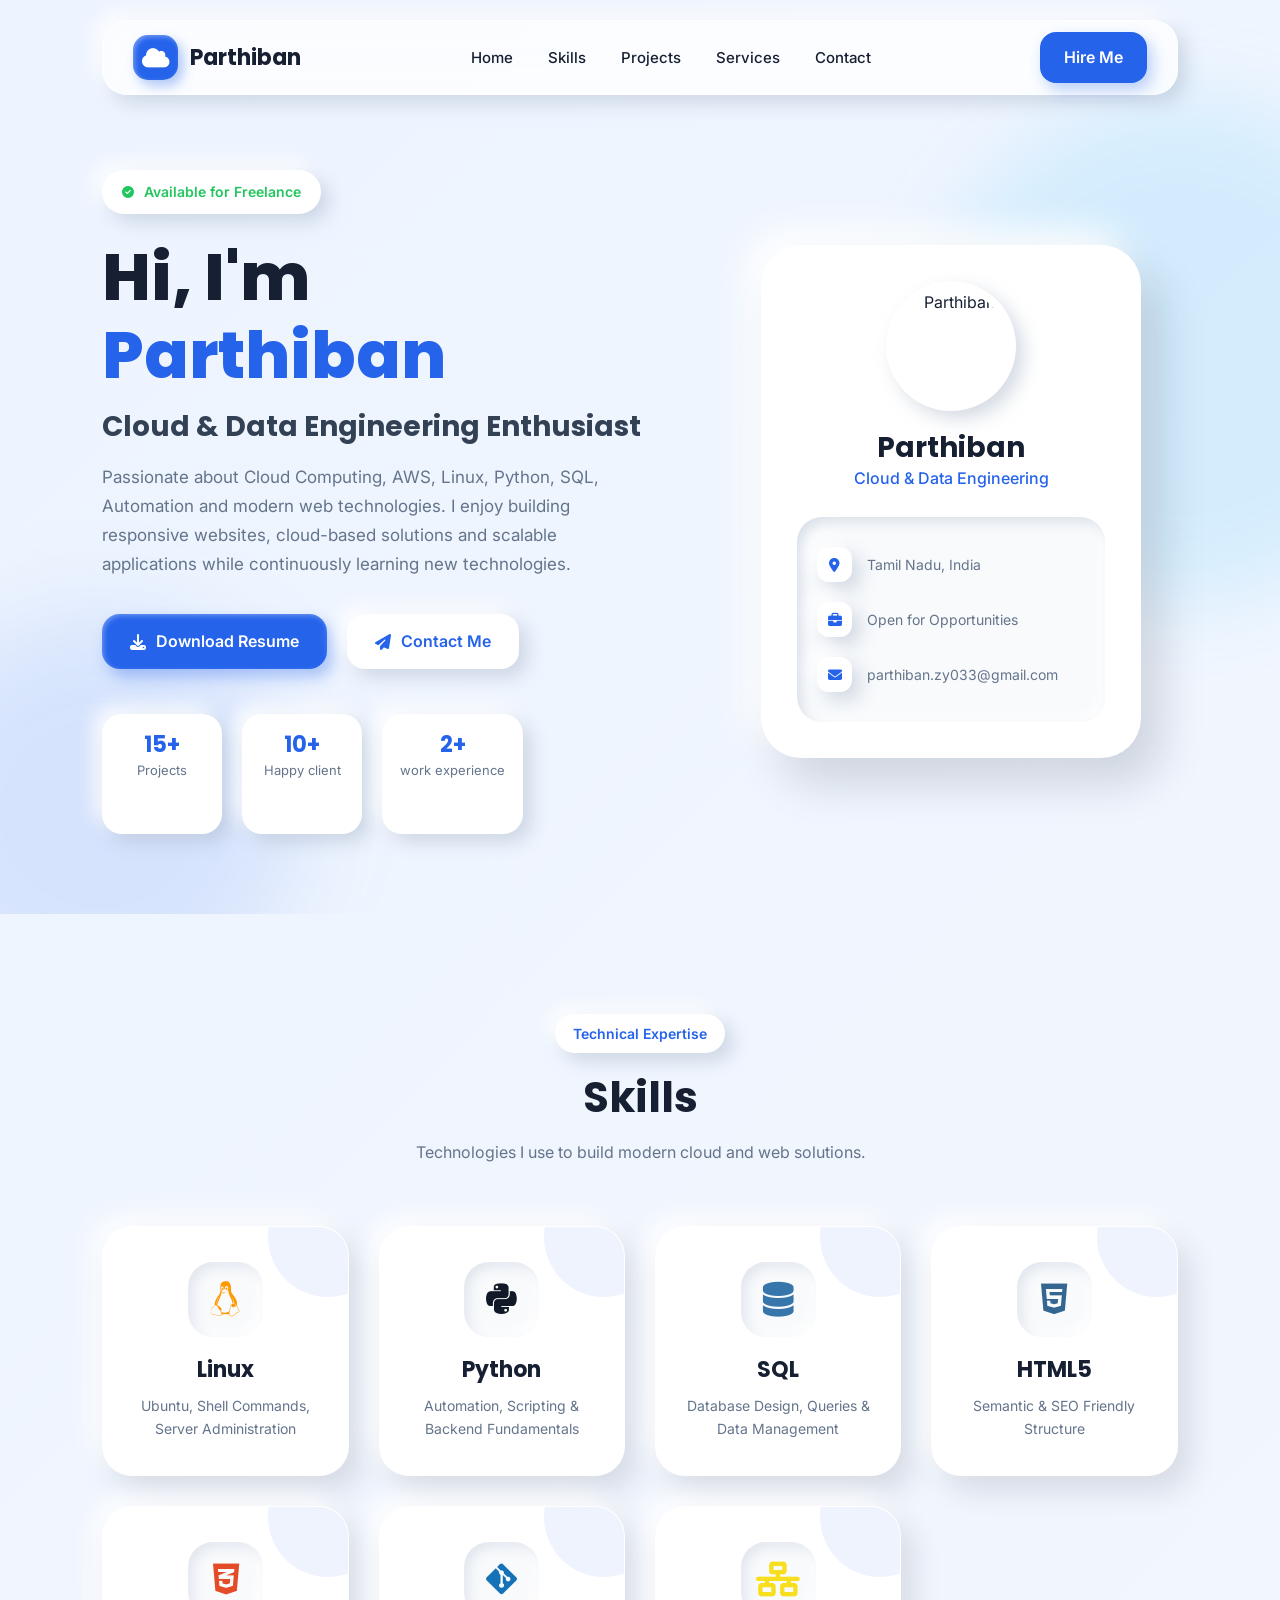
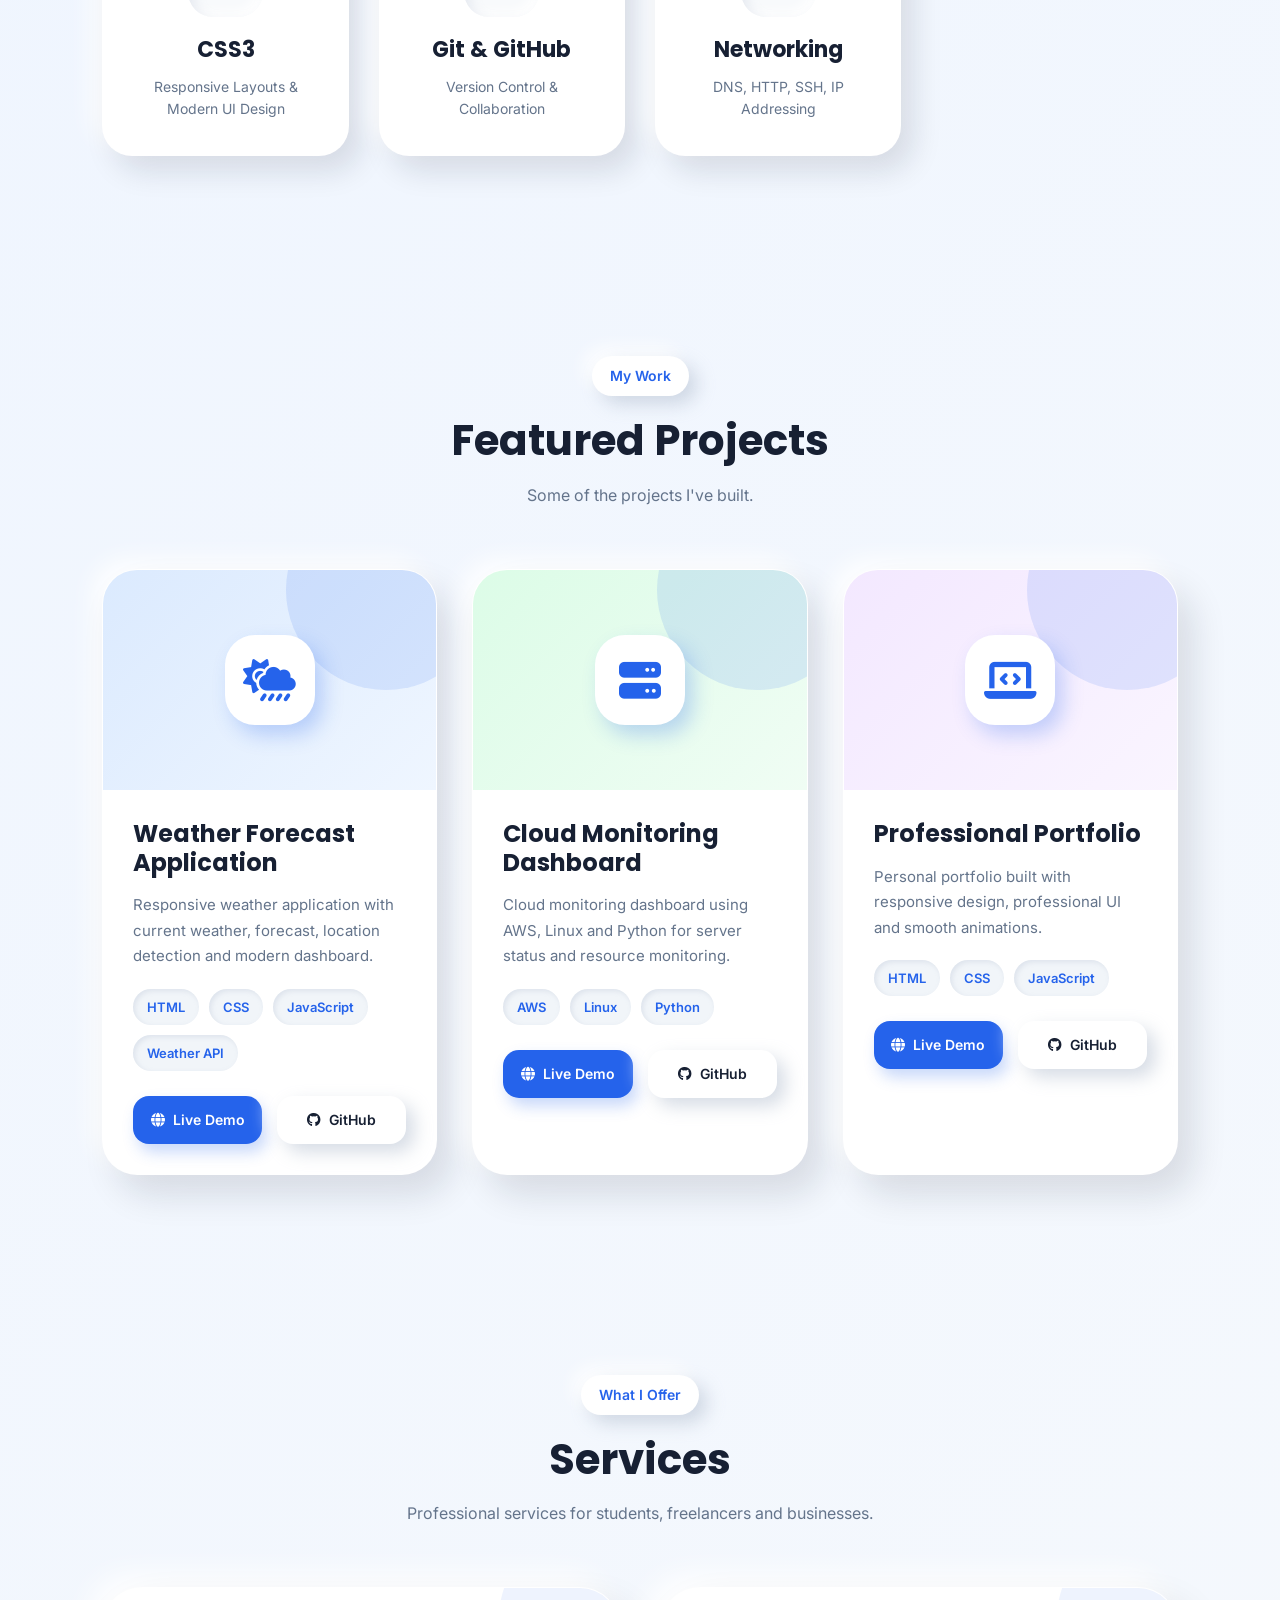
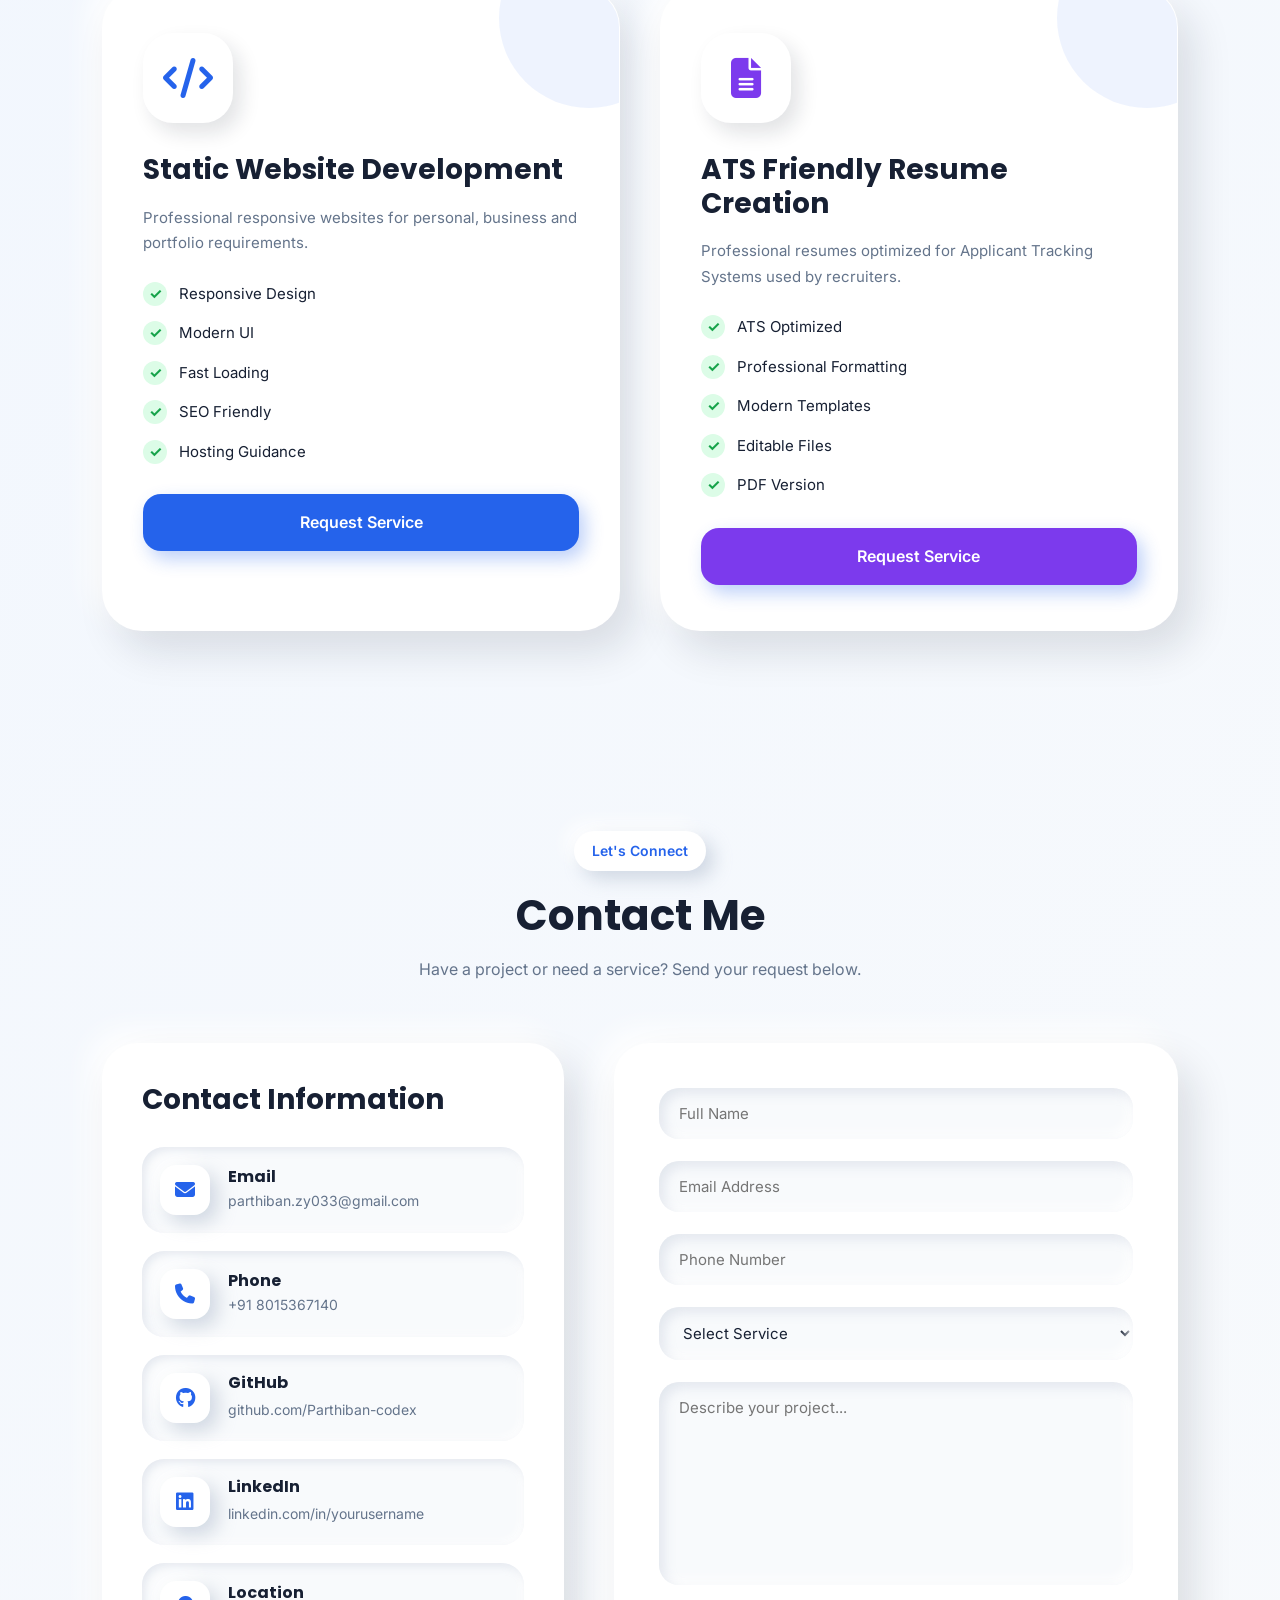
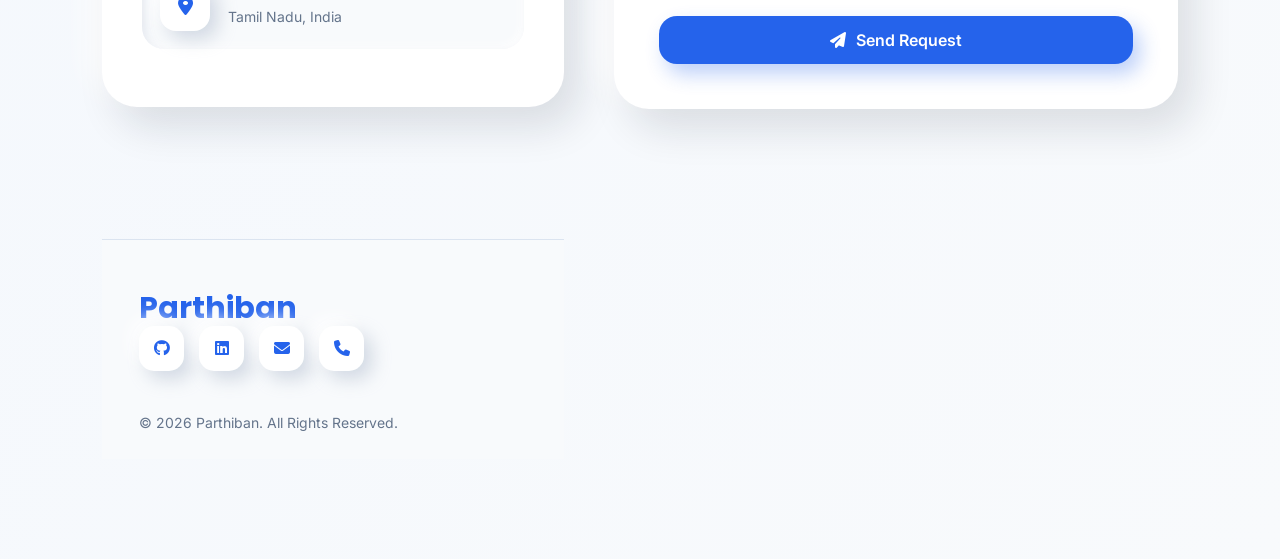
==== index.html @ 9d0ccd04 "updated and resume added" ====
<!DOCTYPE html>
<html lang="en">
<head>
<meta charset="UTF-8">
<meta name="viewport" content="width=device-width, initial-scale=1.0">
<title>Parthiban | Cloud & Data Engineering</title>
<meta name="description"
content="Professional Portfolio of Parthiban - Cloud & Data Engineering Enthusiast">
<meta name="keywords"
content="Cloud Engineer, AWS, Linux, Python, SQL, Portfolio, Data Engineering">
<link rel="preconnect" href="https://fonts.googleapis.com">
<link rel="preconnect" href="https://fonts.gstatic.com" crossorigin>
<link href="https://fonts.googleapis.com/css2?family=Poppins:wght@300;400;500;600;700;800&family=Inter:wght@300;400;500;600&display=swap" rel="stylesheet">
<link rel="stylesheet"
href="https://cdnjs.cloudflare.com/ajax/libs/font-awesome/6.7.2/css/all.min.css">
<link rel="stylesheet" href="style.css">
</head>


<body>
<!--================ NAVBAR ================-->
<header>
<nav class="navbar">
<a href="#" class="logo">
<i class="fa-solid fa-cloud"></i>
<span>Parthiban</span>
</a>
<ul class="nav-links">
<li><a href="#home">Home</a></li>
<li><a href="#skills">Skills</a></li>
<li><a href="#projects">Projects</a></li>
<li><a href="#services">Services</a></li>
<li><a href="#contact">Contact</a></li>
</ul>
<div class="nav-btns">
<a href="#contact" class="hire-btn">
Hire Me
</a>
<button id="menuBtn">
<i class="fa-solid fa-bars"></i>
</button>
</div>
</nav>
</header>

<!--================ HERO ================-->
<section class="hero" id="home">
<div class="hero-container">
<!-- LEFT -->
<div class="hero-content">
<span class="hero-tag">
<i class="fa-solid fa-circle-check"></i>
Available for Freelance
</span>
<h1>
Hi,
I'm
<span>Parthiban</span>
</h1>
<h2>
Cloud & Data Engineering Enthusiast
</h2>
<p>
Passionate about Cloud Computing, AWS, Linux,
Python, SQL, Automation and modern web technologies.
I enjoy building responsive websites, cloud-based
solutions and scalable applications while continuously
learning new technologies.
</p>

<div class="hero-buttons">
<a href="resume.pdf"
download
class="primary-btn">
<i class="fa-solid fa-download"></i>
Download Resume
</a>
<a href="#contact"
class="secondary-btn">
<i class="fa-solid fa-paper-plane"></i>
Contact Me
</a>
</div>
<!-- Quick Info -->
<div class="hero-stats">
<div class="stat-card">
<h3>15+</h3>
<p>Projects</p>
</div>
<div class="stat-card">
<h3>10+</h3>
<p>Happy client</p>
</div>
<div class="stat-card">
<h3>2+</h3>
<p>work experience</p>
</div>
</div>
</div>
<!-- RIGHT -->
<div class="hero-image">
<div class="profile-card">
<div class="profile-top">
<div class="profile-image">
<img src="profile.jpg"
alt="Parthiban">
</div>
<h2>
Parthiban
</h2>
<p>
Cloud & Data Engineering
</p>
</div>

<div class="profile-info">
<div>
<i class="fa-solid fa-location-dot"></i>
Tamil Nadu, India
</div>
<div>
<i class="fa-solid fa-briefcase"></i>
Open for Opportunities
</div>
<div>
<i class="fa-solid fa-envelope"></i>
parthiban.zy033@gmail.com 
</div>
</div>

</div>
</div>
</div>

</section>

<!--================ SKILLS ================-->

<section class="skills section" id="skills">
<div class="section-title">
<span>Technical Expertise</span>
<h2>Skills</h2>
<p>Technologies I use to build modern cloud and web solutions.</p>
</div>


<div class="skills-container">

<div class="skill-card">
<i class="fa-brands fa-linux"></i>
<h3>Linux</h3>
<p>Ubuntu, Shell Commands, Server Administration</p>
</div>

<div class="skill-card">
<i class="fa-brands fa-python"></i>
<h3>Python</h3>
<p>Automation, Scripting & Backend Fundamentals</p>
</div>

<div class="skill-card">
<i class="fa-solid fa-database"></i>
<h3>SQL</h3>
<p>Database Design, Queries & Data Management</p>
</div>

<div class="skill-card">
<i class="fa-brands fa-html5"></i>
<h3>HTML5</h3>
<p>Semantic & SEO Friendly Structure</p>
</div>

<div class="skill-card">
<i class="fa-brands fa-css3-alt"></i>
<h3>CSS3</h3>
<p>Responsive Layouts & Modern UI Design</p>
</div>

<div class="skill-card">
<i class="fa-brands fa-git-alt"></i>
<h3>Git & GitHub</h3>
<p>Version Control & Collaboration</p>
</div>

<div class="skill-card">
<i class="fa-solid fa-network-wired"></i>
<h3>Networking</h3>
<p>DNS, HTTP, SSH, IP Addressing</p>
</div>
</div>
</section>


<!--================ PROJECTS ================-->
<section class="projects section" id="projects">

<div class="section-title">
<span>My Work</span>
<h2>Featured Projects</h2>
<p>Some of the projects I've built.</p>
</div>


<div class="project-container">
<!-- Project 1 -->
<div class="project-card">
<div class="project-image">
<i class="fa-solid fa-cloud-sun-rain"></i>
</div>
<div class="project-content">
<h3>Weather Forecast Application</h3>
<p>
Responsive weather application with current weather,
forecast, location detection and modern dashboard.
</p>
<div class="tech-stack">
<span>HTML</span>
<span>CSS</span>
<span>JavaScript</span>
<span>Weather API</span>
</div>
<div class="project-buttons">
<a href="#" class="live-btn">
<i class="fa-solid fa-globe"></i>
Live Demo
</a>
<a href="#" class="github-btn">
<i class="fa-brands fa-github"></i>
GitHub
</a>
</div>
</div>
</div>


<!-- Project 2 -->
<div class="project-card">
<div class="project-image">
<i class="fa-solid fa-server"></i>
</div>
<div class="project-content">
<h3>Cloud Monitoring Dashboard</h3>
<p>
Cloud monitoring dashboard using AWS, Linux and Python
for server status and resource monitoring.
</p>
<div class="tech-stack">
<span>AWS</span>
<span>Linux</span>
<span>Python</span>
</div>
<div class="project-buttons">
<a href="#" class="live-btn">
<i class="fa-solid fa-globe"></i>
Live Demo
</a>
<a href="#" class="github-btn">
<i class="fa-brands fa-github"></i>
GitHub
</a>
</div>
</div>
</div>


<!-- Project 3 -->
<div class="project-card">
<div class="project-image">
<i class="fa-solid fa-laptop-code"></i>
</div>
<div class="project-content">
<h3>Professional Portfolio</h3>
<p>
Personal portfolio built with responsive design,
professional UI and smooth animations.
</p>
<div class="tech-stack">
<span>HTML</span>
<span>CSS</span>
<span>JavaScript</span>
</div>
<div class="project-buttons">
<a href="#" class="live-btn">
<i class="fa-solid fa-globe"></i>
Live Demo
</a>
<a href="#" class="github-btn">
<i class="fa-brands fa-github"></i>
GitHub
</a>
</div>
</div>
</div>
</div>
</section>

<!--================ SERVICES ================-->
<section class="services section" id="services">
<div class="section-title">
<span>What I Offer</span>
<h2>Services</h2>
<p>
Professional services for students, freelancers and businesses.
</p>
</div>
<div class="services-container">


<!-- Service 1 -->
<div class="service-card">
<div class="service-icon">
<i class="fa-solid fa-code"></i>
</div>
<h3>Static Website Development</h3>
<p>
Professional responsive websites for personal,
business and portfolio requirements.
</p>

<ul>
<li>Responsive Design</li>
<li>Modern UI</li>
<li>Fast Loading</li>
<li>SEO Friendly</li>
<li>Hosting Guidance</li>
</ul>
<a href="#contact" class="service-btn">
Request Service
</a>
</div>

<!-- Service 2 -->
<div class="service-card">
<div class="service-icon">
<i class="fa-solid fa-file-lines"></i>
</div>
<h3>ATS Friendly Resume Creation</h3>
<p>
Professional resumes optimized for Applicant
Tracking Systems used by recruiters.
</p>

<ul>
<li>ATS Optimized</li>
<li>Professional Formatting</li>
<li>Modern Templates</li>
<li>Editable Files</li>
<li>PDF Version</li>
</ul>
<a href="#contact" class="service-btn">
Request Service
</a>
</div>
</div>

</section>


<!--================ CONTACT ================-->
<section class="contact section" id="contact">
<div class="section-title">
<span>Let's Connect</span>
<h2>Contact Me</h2>
<p>
Have a project or need a service? Send your request below.
</p>
</div>


<div class="contact-container">
<!--================ LEFT ================-->
<div class="contact-info">
<h3>Contact Information</h3>

<div class="contact-card">
<i class="fa-solid fa-envelope"></i>
<div>
<h4>Email</h4>
<p>parthiban.zy033@gmail.com</p>
</div>
</div>

<div class="contact-card">
<i class="fa-solid fa-phone"></i>
<div>
<h4>Phone</h4>
<p>+91 8015367140</p>
</div>
</div>


<div class="contact-card">
<i class="fa-brands fa-github"></i>
<div>
<h4>GitHub</h4>
<a href="https://github.com/Parthiban-codex"
target="_blank">
github.com/Parthiban-codex
</a>
</div>
</div>


<div class="contact-card">
<i class="fa-brands fa-linkedin"></i>
<div>
<h4>LinkedIn</h4>
<a href="https://linkedin.com/in/yourusername"
target="_blank">
linkedin.com/in/yourusername
</a>
</div>
</div>




<div class="contact-card">
<i class="fa-solid fa-location-dot"></i>
<div>
<h4>Location</h4>
<p>Tamil Nadu, India</p>
</div>
</div>
</div>

<!--================ RIGHT ================-->

<div class="contact-form">
<form action="https://formsubmit.co/parthiban.zy033@gmail.com" method="POST">
<input type="hidden" name="_subject" value="New Portfolio Service Request">
<input type="hidden" name="_captcha" value="false">
<input type="hidden" name="_template" value="table">
<div class="input-group">
<input type="text" name="name" placeholder="Full Name" required>
</div>
<div class="input-group">
<input type="email" name="email" placeholder="Email Address" required>
</div>

<div class="input-group">
<input type="tel" name="phone" placeholder="Phone Number" required>
</div>

<div class="input-group">
<select name="service" required>
<option value="">Select Service</option>
<option value="Static Website Development">Static Website Development</option>
<option value="ATS Friendly Resume Creation">ATS Friendly Resume Creation</option>
</select>
</div>

<div class="input-group">
<textarea name="message" rows="9" placeholder="Describe your project..."required></textarea>
</div>

<button type="submit" class="submit-btn">
<i class="fa-solid fa-paper-plane"></i>
Send Request
</button>
</form>
</div>


<!--================ FOOTER ================-->

<footer>
<div class="footer-container">
<div class="footer-logo">
<h2>Parthiban</h2>
<div class="footer-social">
<a href="#">
<i class="fa-brands fa-github"></i>
</a>
<a href="#">
<i class="fa-brands fa-linkedin"></i>
</a>
<a href="#">
<i class="fa-solid fa-envelope"></i>
</a>
<a href="#">
<i class="fa-solid fa-phone"></i>
</a>
</div>
</div>
<hr>
<p class="copyright">
© 2026 Parthiban. All Rights Reserved.
</p>
</footer>


<!--================ BACK TO TOP ================-->
<button id="topBtn">
<i class="fa-solid fa-arrow-up"></i>
</button>

<script src="script.js"></script>
</body>
</html>
---- style.css ----
/*Skeuomorphic UI*/
@import url('https://fonts.googleapis.com/css2?family=Inter:wght@300;400;500;600;700&family=Poppins:wght@400;500;600;700;800&display=swap');

/*ROOT VARIABLES*/

:root{

    /* Colors */
    --primary:#2563eb;
    --primary-dark:#1d4ed8;
    --secondary:#38bdf8;
    --background:#eef3f9;
    --surface:#ffffff;
    --surface-soft:#f8fafc;
    --text:#172033;
    --text-light:#64748b;
    --border:#dbe4f0;
    --success:#22c55e;

    /* Skeuomorphic Shadows */
    --shadow-out:
    8px 8px 18px rgba(163,177,198,0.45),
    -8px -8px 18px rgba(255,255,255,0.9);
    --shadow-in:
    inset 5px 5px 12px rgba(163,177,198,0.35),
    inset -5px -5px 12px rgba(255,255,255,0.9);
    --shadow-card:
    0 20px 40px rgba(15,23,42,0.12);
    
    /* Border Radius */
    --radius-small:12px;
    --radius-medium:22px;
    --radius-large:35px;

    /* Transition */
    --transition:
    all .35s ease;
}

/*================ RESET ================*/

*{
    margin:0;
    padding:0;
    box-sizing:border-box;
    scroll-behavior:smooth;
}
html{
    overflow-x:hidden;
}

body{
    font-family:"Inter",sans-serif;
    background:linear-gradient(135deg, #edf4ff, #f8fafc);
    color:var(--text);
    line-height:1.7;
    overflow-x:hidden;
}
/*================ HEADINGS ================*/
h1,h2,h3,h4{
    font-family:"Poppins",sans-serif;
    color:var(--text);
    line-height:1.2;
}

p{
    color:var(--text-light);
}

a{
    text-decoration:none;
    color:inherit;
}

ul{
    list-style:none;
}

img{
    max: width 100px;%;
    display:block;
}

button,input,textarea,select{
    font-family:inherit;
}

/*COMMON SECTION ================*/
.section{
  padding:100px 8%;
}
.section-title{
    text-align:center;
    max-width:700px;
    margin:auto;
    margin-bottom:60px;
}
.section-title span{
    display:inline-block;
    padding:8px 18px;
    background:white;
    border-radius:30px;
    color:var(--primary);
    font-size:14px;
    font-weight:600;
    box-shadow:var(--shadow-out);
}

.section-title h2{
        margin-top:20px;
    font-size:42px;
    font-weight:700;
}
.section-title p{
    margin-top:15px;
    font-size:16px;
}

/*================ SKEUO CARD BASE ================*/
.skeuo-card{
    background:var(--surface);
    border-radius:var(--radius-medium);
    box-shadow:var(--shadow-out);
    border:1px solid rgba(255,255,255,.7);
    transition:var(--transition);
}
.skeuo-card:hover{
    transform:translateY(-8px);
    box-shadow:
    15px 20px 35px rgba(15,23,42,.15),
    -10px -10px 25px white;
}
/*================ BUTTON COMMON ================*/
.primary-btn,
.secondary-btn,
.service-btn,
.submit-btn{
    display:inline-flex;
    align-items:center;
    justify-content:center;
    gap:10px;
    padding:14px 28px;
    border-radius:18px;
    font-weight:600;
    cursor:pointer;
    transition:var(--transition);
}

/* Primary */
.primary-btn{
    background:var(--primary);
    color:white;
    box-shadow:
    6px 8px 15px rgba(37,99,235,.35),
    inset 2px 2px 5px rgba(255,255,255,.3);
}
.primary-btn:hover{
    background:var(--primary-dark);
    transform:translateY(-4px);
}

/* Secondary */
.secondary-btn{
    background:white;
    color:var(--primary);
    box-shadow:var(--shadow-out);
}
.secondary-btn:hover{
    transform:translateY(-4px);
    color:var(--primary-dark);
}
/*================ MOBILE BASE ================*/
@media(max-width:768px){
.section{
    padding:70px 5%;
}
.section-title h2{
    font-size:32px;
}
}
/* NAVBAR*/
header{
    position:fixed;
    top:0;
    left:0;
    width:100%;
    z-index:1000;
    padding:20px 8%;
}

.navbar{
    max-width:1400px;
    margin:auto;
    height:75px;

    display:flex;

    align-items:center;

    justify-content:space-between;

    padding:0 30px;

    background:rgba(255,255,255,.75);

    backdrop-filter:blur(15px);

    border-radius:25px;

    border:1px solid rgba(255,255,255,.8);

    box-shadow:var(--shadow-out);

}



/* Logo */


.logo{

    display:flex;

    align-items:center;

    gap:12px;

    font-family:"Poppins";

    font-size:22px;

    font-weight:700;

    color:var(--text);

}



.logo i{

    width:45px;

    height:45px;

    display:flex;

    align-items:center;

    justify-content:center;

    border-radius:15px;

    background:var(--primary);

    color:white;

    box-shadow:

    5px 6px 12px rgba(37,99,235,.35),
    inset 2px 2px 5px rgba(255,255,255,.35);

}



/* Navigation Links */


.nav-links{

    display:flex;

    align-items:center;

    gap:35px;

}



.nav-links a{

    position:relative;

    font-size:15px;

    font-weight:500;

    color:var(--text);

    transition:.3s;

}



.nav-links a::after{

    content:"";

    position:absolute;

    left:0;

    bottom:-8px;

    width:0;

    height:3px;

    background:var(--primary);

    border-radius:10px;

    transition:.3s;

}



.nav-links a:hover{

    color:var(--primary);

}



.nav-links a:hover::after{

    width:100%;

}



/* Navbar Buttons */


.nav-btns{

    display:flex;

    align-items:center;

    gap:15px;

}



.hire-btn{

    padding:12px 24px;

    background:var(--primary);

    color:white;

    border-radius:16px;

    font-weight:600;

    box-shadow:

    5px 7px 15px rgba(37,99,235,.3);

    transition:.3s;

}



.hire-btn:hover{

    transform:translateY(-3px);

}



#menuBtn{

    display:none;

    width:45px;

    height:45px;

    border:none;

    border-radius:15px;

    background:white;

    box-shadow:var(--shadow-out);

    cursor:pointer;

    color:var(--primary);

    font-size:20px;

}



/*====================================================
   HERO SECTION
====================================================*/


.hero{

    min-height:100vh;

    padding:170px 8% 80px;

    position:relative;

    overflow:hidden;

}



.hero::before{

    content:"";

    position:absolute;

    width:500px;

    height:500px;

    background:rgba(56,189,248,.15);

    border-radius:50%;

    top:100px;

    right:-150px;

    filter:blur(40px);

}



.hero::after{

    content:"";

    position:absolute;

    width:400px;

    height:400px;

    background:rgba(37,99,235,.12);

    border-radius:50%;

    bottom:-100px;

    left:-100px;

    filter:blur(50px);

}



.hero-container{

    max-width:1400px;

    margin:auto;

    display:grid;

    grid-template-columns:1.1fr .9fr;

    align-items:center;

    gap:70px;

    position:relative;

    z-index:2;

}



/* Hero Tag */


.hero-tag{

    display:inline-flex;

    align-items:center;

    gap:10px;

    padding:10px 20px;

    background:white;

    border-radius:30px;

    color:var(--success);

    font-size:14px;

    font-weight:600;

    box-shadow:var(--shadow-out);

    margin-bottom:25px;

}



.hero-tag i{

    font-size:12px;

}



/* Hero Text */


.hero-content h1{

    font-size:65px;

    font-weight:800;

    margin-bottom:15px;

}



.hero-content h1 span{

    color:var(--primary);

}



.hero-content h2{

    font-size:28px;

    margin-bottom:20px;

    color:#334155;

}



.hero-content p{

    max-width:600px;

    font-size:17px;

    margin-bottom:35px;

}



/* Hero Buttons */


.hero-buttons{

    display:flex;

    gap:20px;

    flex-wrap:wrap;

}



/* Hero Stats */


.hero-stats{

    display:flex;

    gap:20px;

    margin-top:45px;

    flex-wrap:wrap;

}



.stat-card{

    min-width:120px;

    padding:18px;

    text-align:center;

    background:white;

    border-radius:20px;

    box-shadow:var(--shadow-out);

    transition:.3s;

}



.stat-card:hover{

    transform:translateY(-8px);

}



.stat-card h3{

    color:var(--primary);

    font-size:22px;

}



.stat-card p{

    font-size:13px;

}



/*====================================================
   HERO PROFILE CARD
====================================================*/


.hero-image{

    display:flex;

    justify-content:center;

}



.profile-card{

    width:380px;

    padding:35px;

    background:white;

    border-radius:40px;

    box-shadow:

    20px 25px 45px rgba(15,23,42,.15),
    -15px -15px 35px white;

    border:1px solid rgba(255,255,255,.8);

    animation:floatCard 5s infinite ease-in-out;

}



@keyframes floatCard{

    0%{

        transform:translateY(0);

    }

    50%{

        transform:translateY(-15px);

    }

    100%{

        transform:translateY(0);

    }

}


.profile-top{

    text-align:center;

}



.profile-image{

    width:130px;

    height:130px;

    margin:auto;

    overflow:hidden;

    border-radius:50%;

    padding:8px;

    background:white;

    box-shadow:var(--shadow-out);

}



.profile-image img{

    width:100%;

    height:100%;

    object-fit:cover;

    border-radius:50%;

}



.profile-top h2{

    margin-top:20px;

    font-size:28px;

}



.profile-top p{

    color:var(--primary);

    font-weight:500;

}
/*====================================================
   PROFILE BADGES
====================================================*/


.badges{

    display:flex;

    flex-wrap:wrap;

    justify-content:center;

    gap:12px;

    margin:30px 0;

}



.badges span{

    display:flex;

    align-items:center;

    gap:8px;

    padding:10px 16px;

    background:var(--surface-soft);

    border-radius:18px;

    font-size:14px;

    font-weight:600;

    color:var(--text);

    box-shadow:

    inset 3px 3px 7px rgba(163,177,198,.25),

    inset -3px -3px 7px rgba(255,255,255,.9);

    transition:.3s;

}



.badges span:hover{

    transform:translateY(-5px);

    background:white;

    box-shadow:var(--shadow-out);

}



.badges i{

    color:var(--primary);

    font-size:17px;

}



/*====================================================
   PROFILE INFORMATION
====================================================*/


.profile-info{

    margin-top:25px;

    padding:20px;

    border-radius:25px;

    background:var(--surface-soft);

    box-shadow:var(--shadow-in);

}



.profile-info div{

    display:flex;

    align-items:center;

    gap:15px;

    padding:10px 0;

    font-size:14px;

    color:var(--text-light);

}



.profile-info i{

    width:35px;

    height:35px;

    display:flex;

    align-items:center;

    justify-content:center;

    background:white;

    color:var(--primary);

    border-radius:12px;

    box-shadow:var(--shadow-out);

}



/*====================================================
   SOCIAL LINKS
====================================================*/


.social-links{

    display:flex;

    justify-content:center;

    gap:15px;

    margin-top:30px;

}



.social-links a{

    width:45px;

    height:45px;

    display:flex;

    align-items:center;

    justify-content:center;

    border-radius:15px;

    background:white;

    color:var(--primary);

    font-size:18px;

    box-shadow:var(--shadow-out);

    transition:.3s;

}



.social-links a:hover{

    transform:translateY(-6px);

    background:var(--primary);

    color:white;

}



/*====================================================
   HERO RESPONSIVE DESIGN
====================================================*/


@media(max-width:1100px){


.hero-container{

    grid-template-columns:1fr;

    text-align:center;

}



.hero-content p{

    margin-left:auto;

    margin-right:auto;

}



.hero-buttons{

    justify-content:center;

}



.hero-stats{

    justify-content:center;

}



.hero-image{

    margin-top:40px;

}



}



/*================ TABLET =================*/


@media(max-width:900px){


.navbar{

    padding:0 20px;

}



.nav-links{

    position:absolute;

    top:90px;

    left:20px;

    right:20px;

    background:white;

    border-radius:25px;

    padding:25px;

    flex-direction:column;

    gap:25px;

    box-shadow:var(--shadow-out);

    display:none;

}



.nav-links.active{

    display:flex;

}



#menuBtn{

    display:flex;

    align-items:center;

    justify-content:center;

}



.hire-btn{

    display:none;

}



.hero-content h1{

    font-size:50px;

}



.hero-content h2{

    font-size:24px;

}



}



/*================ MOBILE =================*/


@media(max-width:600px){


header{

    padding:15px 5%;

}



.navbar{

    height:65px;

    border-radius:20px;

}



.logo{

    font-size:18px;

}



.logo i{

    width:38px;

    height:38px;

}



.hero{

    padding:130px 5% 60px;

}



.hero-content h1{

    font-size:40px;

}



.hero-content h2{

    font-size:20px;

}



.hero-content p{

    font-size:15px;

}



.hero-buttons{

    flex-direction:column;

}



.primary-btn,
.secondary-btn{

    width:100%;

}



.profile-card{

    width:100%;

    padding:25px;

    border-radius:30px;

}



.profile-image{

    width:110px;

    height:110px;

}



.hero-stats{

    gap:12px;

}



.stat-card{

    flex:1;

    min-width:100px;

}



}



@media(max-width:380px){


.hero-content h1{

    font-size:34px;

}


.stat-card{

    min-width:90px;

}



}
/*====================================================
   SKILLS SECTION
====================================================*/


.skills{

    position:relative;

}



/* Skills Grid */


.skills-container{

    max-width:1300px;

    margin:auto;

    display:grid;

    grid-template-columns:

    repeat(4,1fr);

    gap:30px;

}



/* Skill Card */


.skill-card{

    position:relative;

    background:white;

    padding:35px 25px;

    border-radius:30px;

    text-align:center;

    border:1px solid rgba(255,255,255,.8);

    box-shadow:

    12px 15px 30px rgba(15,23,42,.12),

    -10px -10px 25px rgba(255,255,255,.9);

    transition:all .35s ease;

    overflow:hidden;

}



/* Top light effect */


.skill-card::before{

    content:"";

    position:absolute;

    width:120px;

    height:120px;

    background:rgba(37,99,235,.08);

    border-radius:50%;

    top:-50px;

    right:-40px;

    transition:.4s;

}



/* Hover */


.skill-card:hover{

    transform:

    translateY(-12px);

    box-shadow:

    20px 25px 45px rgba(15,23,42,.18),

    -15px -15px 30px white;

}



.skill-card:hover::before{

    transform:scale(2);

}



/* Skill Icon */


.skill-card i{

    width:75px;

    height:75px;

    margin:auto;

    margin-bottom:20px;

    display:flex;

    align-items:center;

    justify-content:center;

    border-radius:25px;

    font-size:35px;

    color:var(--primary);

    background:#f8fafc;

    box-shadow:

    inset 5px 5px 12px rgba(163,177,198,.25),

    inset -5px -5px 12px white;

    transition:.3s;

}



.skill-card:hover i{

    background:var(--primary);

    color:white;

    transform:rotateY(360deg);

}



/* Skill Title */


.skill-card h3{

    font-size:22px;

    margin-bottom:12px;

    position:relative;

}



.skill-card p{

    font-size:14px;

    line-height:1.6;

    position:relative;

}



/*====================================================
   SKILL CATEGORY HIGHLIGHT
====================================================*/


.skill-card:nth-child(1) i{

    color:#ff9900;

}



.skill-card:nth-child(2) i{

    color:#111827;

}



.skill-card:nth-child(3) i{

    color:#3776ab;

}



.skill-card:nth-child(4) i{

    color:#336791;

}



.skill-card:nth-child(5) i{

    color:#e34c26;

}



.skill-card:nth-child(6) i{

    color:#1572b6;

}



.skill-card:nth-child(7) i{

    color:#f7df1e;

}



.skill-card:nth-child(8) i{

    color:#f05032;

}



.skill-card:nth-child(9) i{

    color:#0ea5e9;

}



.skill-card:nth-child(10) i{

    color:#38bdf8;

}



.skill-card:nth-child(11) i{

    color:#22c55e;

}



.skill-card:nth-child(12) i{

    color:#8b5cf6;

}



/*====================================================
   SKILLS RESPONSIVE
====================================================*/


@media(max-width:1200px){


.skills-container{

    grid-template-columns:

    repeat(3,1fr);

}


}



@media(max-width:900px){


.skills-container{

    grid-template-columns:

    repeat(2,1fr);

}



}



@media(max-width:600px){


.skills-container{

    grid-template-columns:

    1fr;

}



.skill-card{

    padding:30px 20px;

}



.skill-card i{

    width:65px;

    height:65px;

    font-size:28px;

}



}
/*====================================================
   PROJECTS SECTION
====================================================*/


.projects{

    position:relative;

}



.project-container{

    max-width:1300px;

    margin:auto;

    display:grid;

    grid-template-columns:

    repeat(3,1fr);

    gap:35px;

}



/*================ PROJECT CARD ================*/


.project-card{

    background:white;

    border-radius:35px;

    overflow:hidden;

    border:1px solid rgba(255,255,255,.8);

    box-shadow:

    15px 20px 35px rgba(15,23,42,.12),

    -10px -10px 25px rgba(255,255,255,.9);

    transition:.4s ease;

}



.project-card:hover{

    transform:translateY(-12px);

    box-shadow:

    25px 30px 50px rgba(15,23,42,.18),

    -15px -15px 35px white;

}



/*================ PROJECT IMAGE ================*/


.project-image{

    height:220px;

    display:flex;

    align-items:center;

    justify-content:center;

    background:

    linear-gradient(

        135deg,

        #eff6ff,

        #dbeafe

    );

    position:relative;

    overflow:hidden;

}



.project-image::before{

    content:"";

    position:absolute;

    width:200px;

    height:200px;

    border-radius:50%;

    background:rgba(37,99,235,.12);

    top:-80px;

    right:-50px;

}



.project-image i{

    position:relative;

    width:90px;

    height:90px;

    display:flex;

    align-items:center;

    justify-content:center;

    border-radius:30px;

    background:white;

    color:var(--primary);

    font-size:42px;

    box-shadow:

    8px 10px 20px rgba(37,99,235,.25);

    transition:.4s;

}



.project-card:hover .project-image i{

    transform:

    scale(1.1)

    rotate(8deg);

}



/*================ PROJECT CONTENT ================*/


.project-content{

    padding:30px;

}



.project-content h3{

    font-size:24px;

    margin-bottom:15px;

}



.project-content p{

    font-size:15px;

    line-height:1.7;

    margin-bottom:20px;

}



/*================ TECH STACK ================*/


.tech-stack{

    display:flex;

    flex-wrap:wrap;

    gap:10px;

    margin-bottom:25px;

}



.tech-stack span{

    padding:7px 14px;

    background:#f1f5f9;

    border-radius:20px;

    font-size:13px;

    color:var(--primary);

    font-weight:600;

    box-shadow:

    inset 2px 2px 5px rgba(163,177,198,.25);

}



/*================ PROJECT BUTTONS ================*/


.project-buttons{

    display:flex;

    gap:15px;

}



.live-btn,
.github-btn{


    flex:1;

    display:flex;

    justify-content:center;

    align-items:center;

    gap:8px;

    padding:12px;

    border-radius:16px;

    font-size:14px;

    font-weight:600;

    transition:.3s;

}



.live-btn{

    background:var(--primary);

    color:white;

    box-shadow:

    5px 8px 15px rgba(37,99,235,.25);

}



.github-btn{

    background:white;

    color:var(--text);

    box-shadow:var(--shadow-out);

}



.live-btn:hover,
.github-btn:hover{

    transform:translateY(-4px);

}



/*====================================================
   PROJECT CARD COLORS
====================================================*/


.project-card:nth-child(1)
.project-image{

    background:

    linear-gradient(

    135deg,

    #dbeafe,

    #eff6ff

    );

}



.project-card:nth-child(2)
.project-image{

    background:

    linear-gradient(

    135deg,

    #dcfce7,

    #f0fdf4

    );

}



.project-card:nth-child(3)
.project-image{

    background:

    linear-gradient(

    135deg,

    #f3e8ff,

    #faf5ff

    );

}



/*====================================================
   PROJECT RESPONSIVE
====================================================*/


@media(max-width:1200px){


.project-container{

    grid-template-columns:

    repeat(2,1fr);

}


}



@media(max-width:750px){


.project-container{

    grid-template-columns:

    1fr;

}



.project-content{

    padding:25px;

}



.project-buttons{

    flex-direction:column;

}



}
/*====================================================
   SERVICES SECTION
====================================================*/


.services{

    position:relative;

}



/* Services Container */


.services-container{

    max-width:1100px;

    margin:auto;

    display:grid;

    grid-template-columns:

    repeat(2,1fr);

    gap:40px;

}



/*================ SERVICE CARD ================*/


.service-card{

    background:white;

    padding:45px 40px;

    border-radius:40px;

    border:1px solid rgba(255,255,255,.8);

    box-shadow:

    15px 20px 40px rgba(15,23,42,.12),

    -12px -12px 30px white;

    transition:.4s ease;

    position:relative;

    overflow:hidden;

}



/* Background Bubble */


.service-card::before{

    content:"";

    position:absolute;

    width:180px;

    height:180px;

    border-radius:50%;

    background:

    rgba(37,99,235,.08);

    right:-60px;

    top:-60px;

    transition:.4s;

}



.service-card:hover{

    transform:translateY(-12px);

    box-shadow:

    25px 30px 50px rgba(15,23,42,.18),

    -15px -15px 35px white;

}



.service-card:hover::before{

    transform:scale(1.5);

}



/*================ SERVICE ICON ================*/


.service-icon{

    width:90px;

    height:90px;

    display:flex;

    align-items:center;

    justify-content:center;

    border-radius:30px;

    background:white;

    color:var(--primary);

    font-size:40px;

    margin-bottom:30px;

    box-shadow:

    8px 10px 20px rgba(15,23,42,.12),

    inset 2px 2px 5px rgba(255,255,255,.8);

    transition:.4s;

}



.service-card:hover .service-icon{

    background:var(--primary);

    color:white;

    transform:

    rotateY(360deg);

}



/*================ SERVICE CONTENT ================*/


.service-card h3{

    font-size:28px;

    margin-bottom:18px;

}



.service-card p{

    font-size:15px;

    margin-bottom:25px;

}



/*================ SERVICE LIST ================*/


.service-card ul{

    margin-bottom:30px;

}



.service-card li{

    display:flex;

    align-items:center;

    gap:12px;

    margin-bottom:14px;

    font-size:15px;

    color:var(--text);

}



.service-card li::before{

    content:"✓";

    width:24px;

    height:24px;

    display:flex;

    align-items:center;

    justify-content:center;

    border-radius:50%;

    background:#dcfce7;

    color:#16a34a;

    font-weight:700;

}



/*================ SERVICE BUTTON ================*/


.service-btn{

    width:100%;

    background:var(--primary);

    color:white;

    border-radius:18px;

    padding:15px;

    box-shadow:

    6px 8px 18px rgba(37,99,235,.3);

}



.service-btn:hover{

    background:var(--primary-dark);

    transform:translateY(-4px);

}



/*====================================================
   SERVICE DIFFERENT COLORS
====================================================*/


.service-card:nth-child(1)
.service-icon{

    color:#2563eb;

}



.service-card:nth-child(2)
.service-icon{

    color:#7c3aed;

}



.service-card:nth-child(2)
.service-btn{

    background:#7c3aed;

}



.service-card:nth-child(2)
.service-btn:hover{

    background:#6d28d9;

}



/*====================================================
   SERVICES RESPONSIVE
====================================================*/


@media(max-width:900px){


.services-container{

    grid-template-columns:

    1fr;

}



.service-card{

    padding:35px 30px;

}


}



@media(max-width:600px){


.service-card{

    border-radius:30px;

}



.service-card h3{

    font-size:24px;

}



.service-icon{

    width:75px;

    height:75px;

    font-size:32px;

}



}
/*====================================================
   CONTACT SECTION
====================================================*/


.contact{

    position:relative;

}



/* Contact Layout */


.contact-container{

    max-width:1200px;

    margin:auto;

    display:grid;

    grid-template-columns:

    .9fr 1.1fr;

    gap:50px;

    align-items:start;

}



/*====================================================
   CONTACT INFORMATION
====================================================*/


.contact-info{

    background:white;

    padding:40px;

    border-radius:35px;

    box-shadow:

    15px 20px 40px rgba(15,23,42,.12),

    -12px -12px 30px white;

}



.contact-info h3{

    font-size:28px;

    margin-bottom:30px;

}



/* Contact Card */


.contact-card{

    display:flex;

    align-items:center;

    gap:18px;

    padding:18px;

    margin-bottom:18px;

    background:#f8fafc;

    border-radius:22px;

    box-shadow:

    inset 3px 3px 8px rgba(163,177,198,.25),

    inset -3px -3px 8px white;

    transition:.3s;

}



.contact-card:hover{

    transform:translateX(8px);

    box-shadow:var(--shadow-out);

}



.contact-card i{

    width:50px;

    height:50px;

    display:flex;

    align-items:center;

    justify-content:center;

    border-radius:16px;

    background:white;

    color:var(--primary);

    font-size:20px;

    box-shadow:var(--shadow-out);

}



.contact-card h4{

    font-size:16px;

    margin-bottom:3px;

}



.contact-card p,
.contact-card a{

    font-size:14px;

    color:var(--text-light);

    word-break:break-word;

}



.contact-card a:hover{

    color:var(--primary);

}



/*====================================================
   CONTACT FORM
====================================================*/


.contact-form{

    background:white;

    padding:45px;

    border-radius:35px;

    box-shadow:

    15px 20px 40px rgba(15,23,42,.12),

    -12px -12px 30px white;

}



/* Input Box */


.input-group{

    margin-bottom:22px;

}



.input-group input,
.input-group textarea,
.input-group select{

    width:100%;

    padding:16px 20px;

    border:none;

    outline:none;

    border-radius:20px;

    background:#f8fafc;

    color:var(--text);

    font-size:15px;

    box-shadow:

    inset 5px 5px 12px rgba(163,177,198,.25),

    inset -5px -5px 12px white;

    transition:.3s;

}



.input-group textarea{

    resize:none;

}



.input-group input:focus,
.input-group textarea:focus,
.input-group select:focus{

    box-shadow:

    inset 3px 3px 8px rgba(37,99,235,.2),

    0 0 0 3px rgba(37,99,235,.12);

}



/* Select Dropdown */


.input-group select{

    cursor:pointer;

}



.input-group select option{

    background:white;

    color:var(--text);

}



/* Submit Button */


.submit-btn{

    width:100%;

    border:none;

    background:var(--primary);

    color:white;

    font-size:16px;

    box-shadow:

    7px 10px 20px rgba(37,99,235,.3);

}



.submit-btn:hover{

    background:var(--primary-dark);

    transform:translateY(-5px);

}



/*====================================================
   FORM SUCCESS MESSAGE
====================================================*/


.form-message{

    margin-top:20px;

    padding:15px;

    border-radius:15px;

    background:#dcfce7;

    color:#15803d;

    text-align:center;

    display:none;

}



/*====================================================
   CONTACT RESPONSIVE
====================================================*/


@media(max-width:1000px){


.contact-container{

    grid-template-columns:1fr;

}



.contact-info,
.contact-form{

    padding:35px;

}


}



@media(max-width:600px){


.contact-info,
.contact-form{

    padding:25px;

    border-radius:25px;

}



.contact-info h3{

    font-size:24px;

}



.contact-card{

    padding:15px;

}



.contact-card i{

    width:42px;

    height:42px;

}



}
 
/*====================================================
   FOOTER
====================================================*/


footer{

    margin-top:80px;
    text-align: ;

    padding:50px 8% 25px;

    background:#f8fafc;

    border-top:1px solid var(--border);

}



.footer-container{

    max-width:1300px;

    margin:auto;

    display:flex;

    justify-content:space-between;

    align-items:center;

    gap:40px;

    flex-wrap:wrap;

}



/* Footer Logo */


.footer-logo h2{

    font-size:30px;

    color:var(--primary);

}



.footer-logo p{

    margin-top:8px;

    font-size:15px;

}



/* Footer Links */


.footer-links{

    display:flex;

    gap:25px;

    flex-wrap:wrap;

}



.footer-links a{

    font-size:15px;

    color:var(--text);

    transition:.3s;

}



.footer-links a:hover{

    color:var(--primary);

}



/* Footer Social */


.footer-social{

    display:flex;

    gap:15px;

}



.footer-social a{

    width:45px;

    height:45px;

    display:flex;

    align-items:center;

    justify-content:center;

    background:white;

    color:var(--primary);

    border-radius:15px;

    box-shadow:var(--shadow-out);

    transition:.3s;

}



.footer-social a:hover{

    background:var(--primary);

    color:white;

    transform:translateY(-5px);

}



footer hr{

    margin:35px auto 20px;

    max-width:1300px;

    border:none;

    height:1px;

    background:var(--border);

}



.copyright{

    text-align:center;

    font-size:14px;

}



/*====================================================
   BACK TO TOP BUTTON
====================================================*/


#topBtn{

    position:fixed;

    right:30px;

    bottom:30px;

    width:55px;

    height:55px;

    border:none;

    border-radius:20px;

    background:var(--primary);

    color:white;

    font-size:20px;

    cursor:pointer;

    display:flex;

    align-items:center;

    justify-content:center;

    opacity:0;

    visibility:hidden;

    transform:translateY(20px);

    transition:.4s;

    box-shadow:

    8px 12px 20px rgba(37,99,235,.35);

    z-index:999;

}



#topBtn.show{

    opacity:1;

    visibility:visible;

    transform:translateY(0);

}



#topBtn:hover{

    background:var(--primary-dark);

    transform:translateY(-5px);

}



/*====================================================
   SCROLL ANIMATION SUPPORT
====================================================*/


.fade-up{

    opacity:0;

    transform:translateY(40px);

    transition:

    opacity .7s ease,

    transform .7s ease;

}



.fade-up.active{

    opacity:1;

    transform:translateY(0);

}



/*====================================================
   CUSTOM SCROLLBAR
====================================================*/


::-webkit-scrollbar{

    width:12px;

}



::-webkit-scrollbar-track{

    background:#e2e8f0;

}



::-webkit-scrollbar-thumb{

    background:var(--primary);

    border-radius:20px;

}



::-webkit-scrollbar-thumb:hover{

    background:var(--primary-dark);

}



/*====================================================
   FINAL RESPONSIVE POLISH
====================================================*/


@media(max-width:768px){


.footer-container{

    flex-direction:column;

    text-align:center;

}



.footer-links{

    justify-content:center;

}



.footer-social{

    justify-content:center;

}



#topBtn{

    width:45px;

    height:45px;

    right:20px;

    bottom:20px;

}



}



@media(max-width:450px){


.footer-links{

    flex-direction:column;

    gap:12px;

}



.footer-logo h2{

    font-size:26px;

}



}
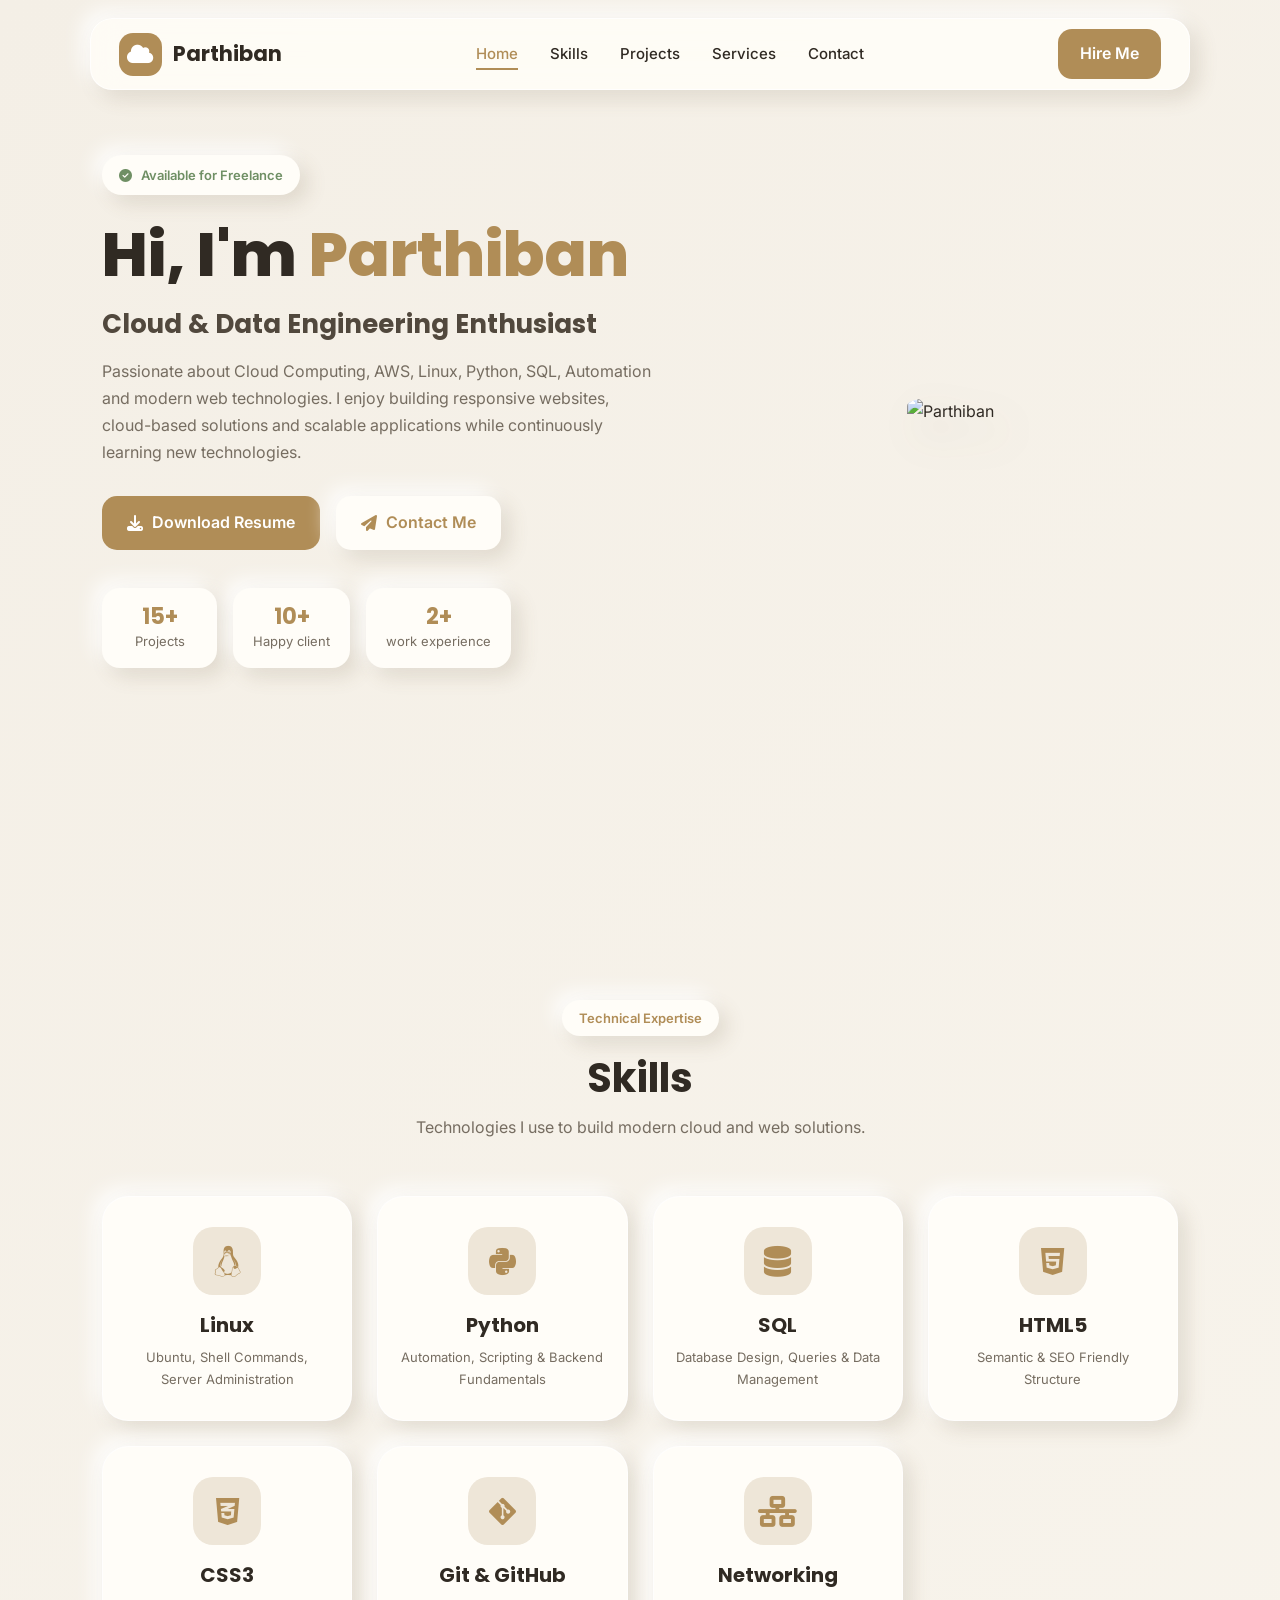
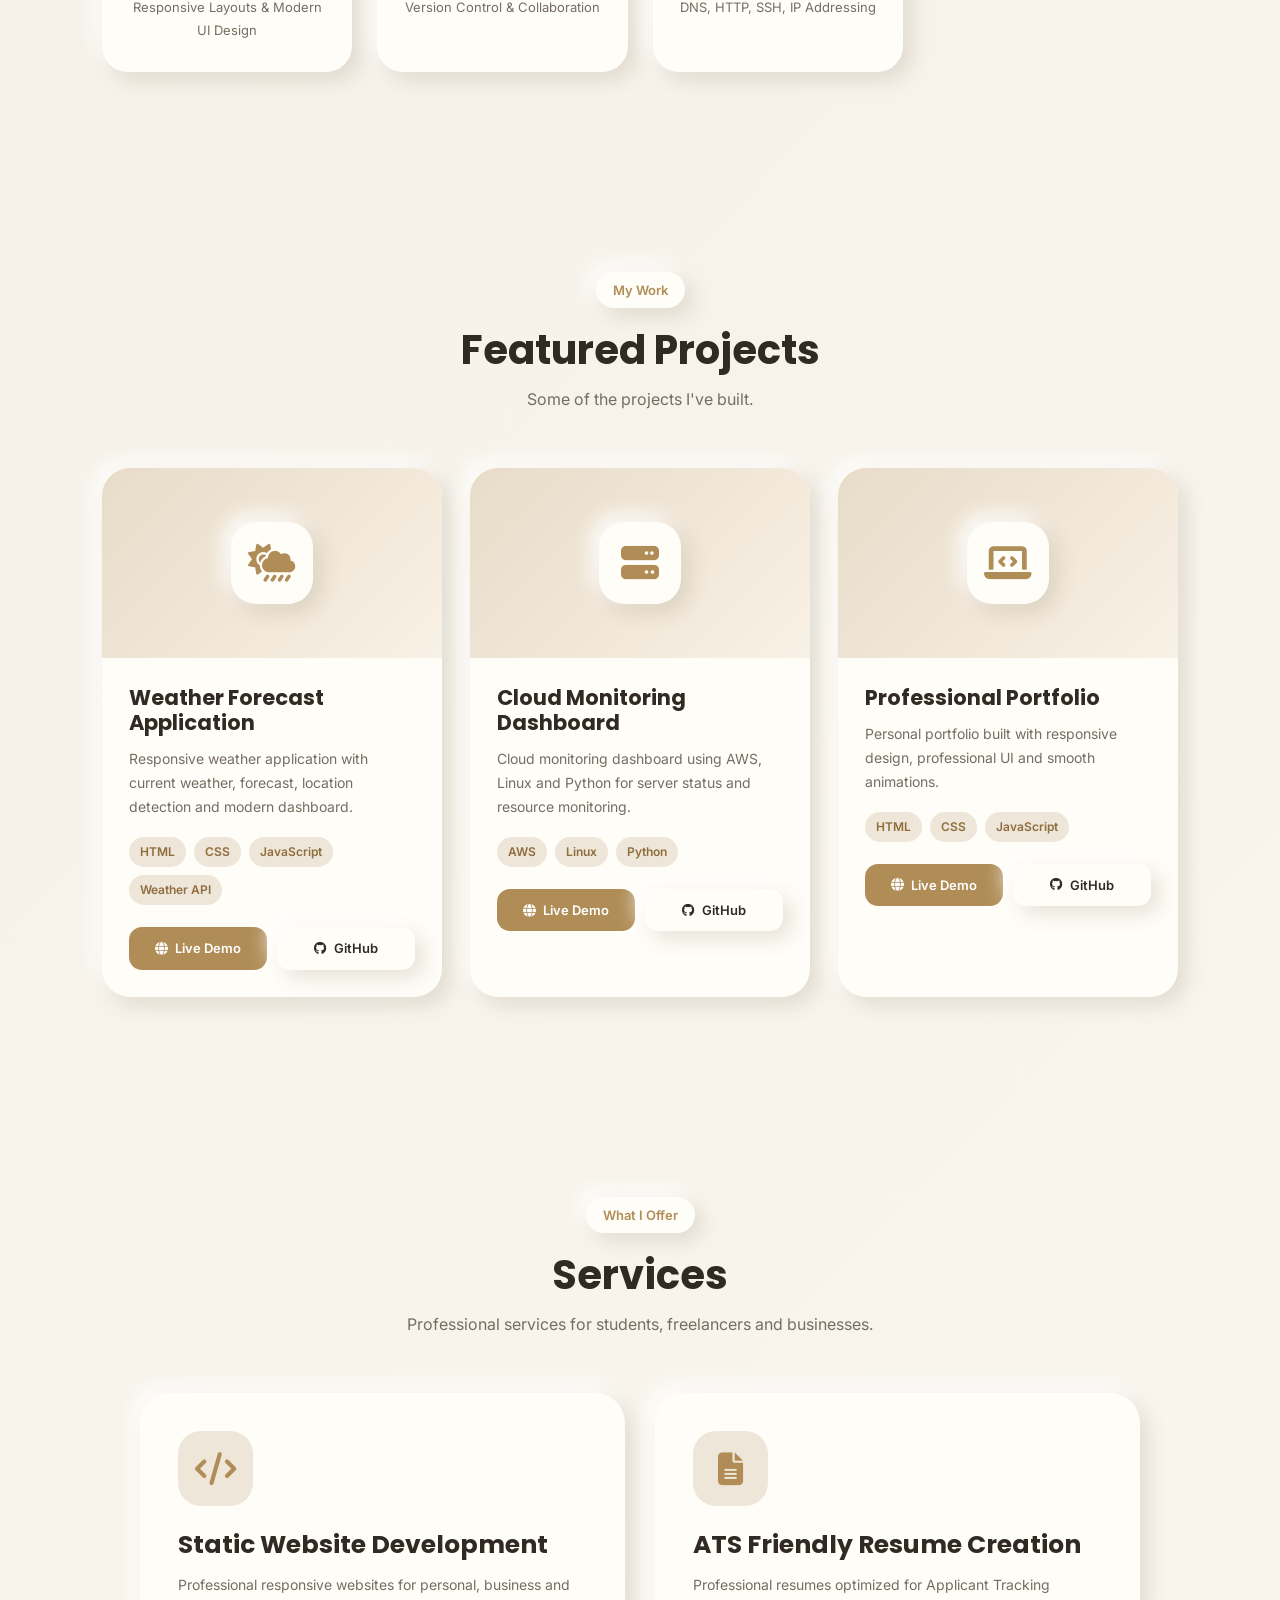
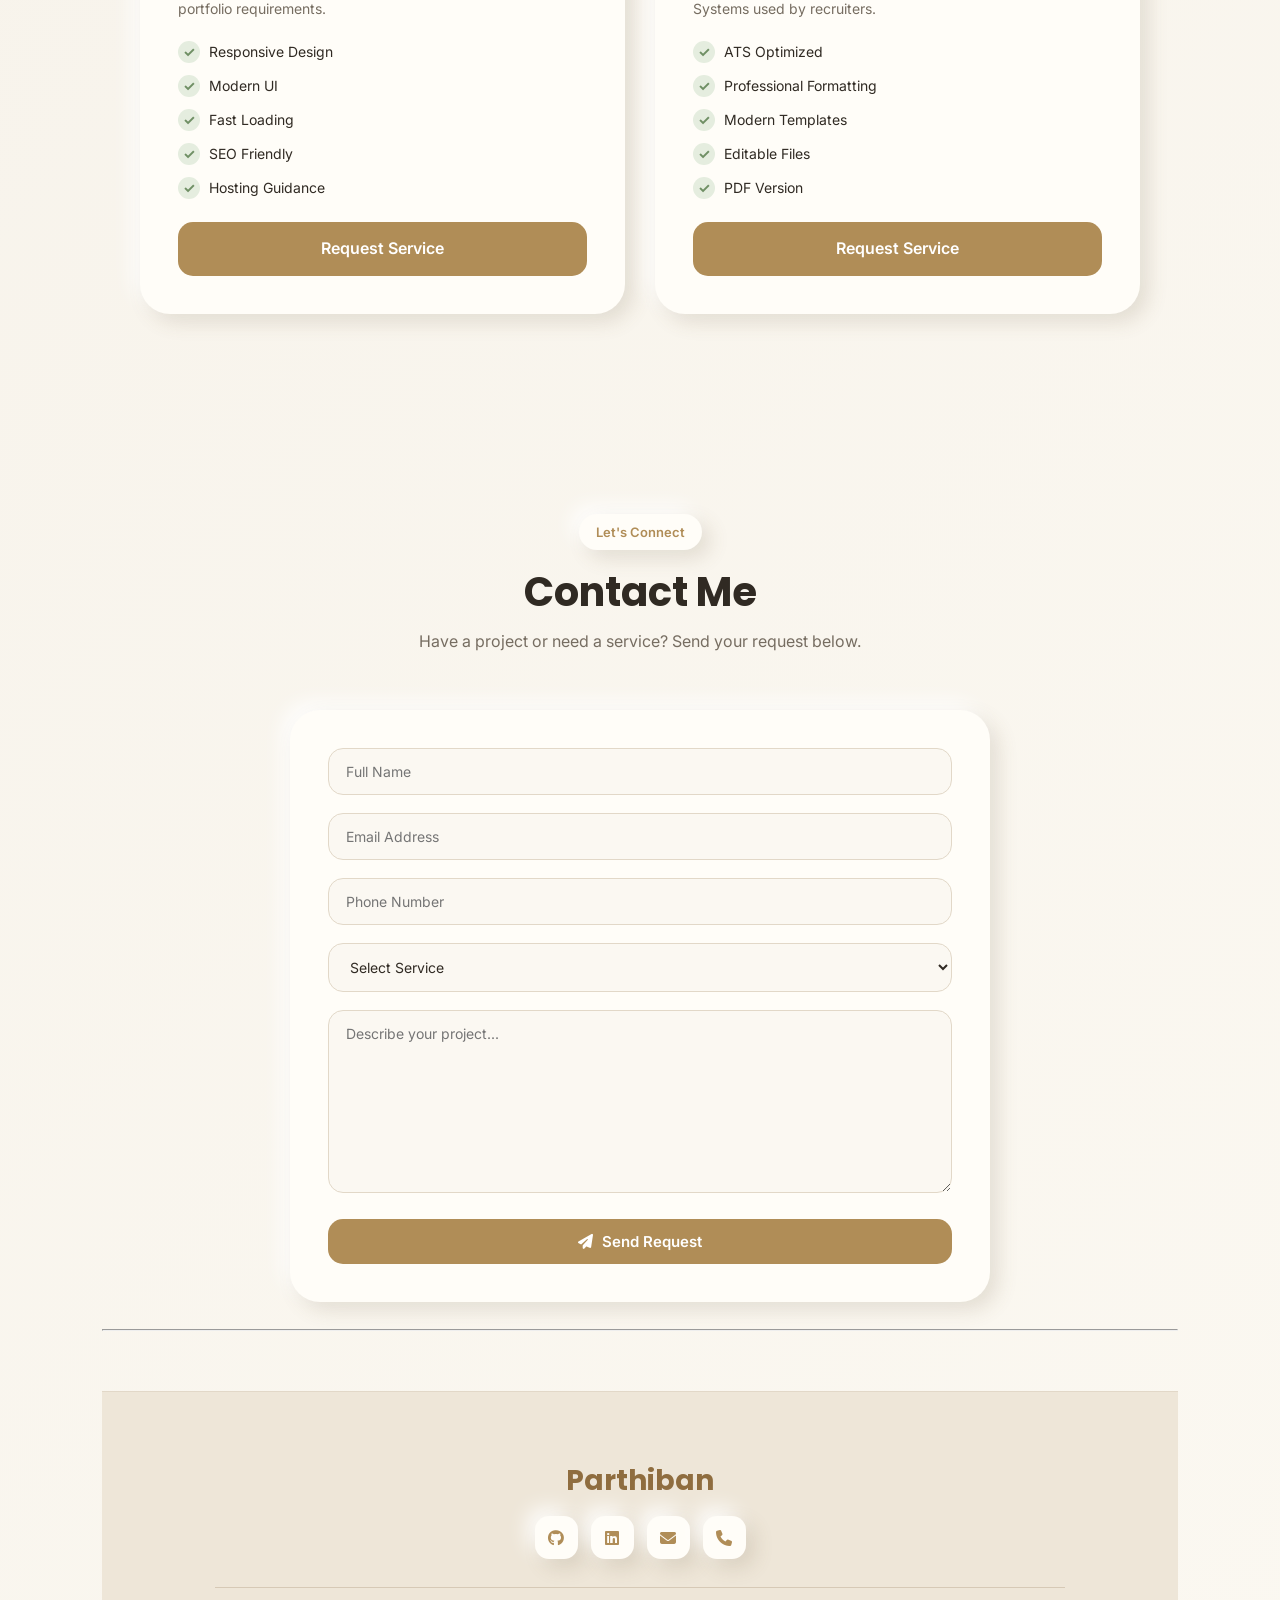
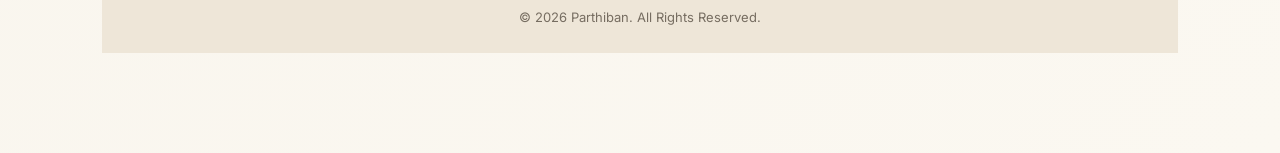
==== commit cde9758e: "port 75% ready" ====
--- a/index.html
+++ b/index.html
@@ -99,34 +99,10 @@
 </div>
 <!-- RIGHT -->
 <div class="hero-image">
-<div class="profile-card">
 <div class="profile-top">
 <div class="profile-image">
 <img src="profile.jpg"
 alt="Parthiban">
-</div>
-<h2>
-Parthiban
-</h2>
-<p>
-Cloud & Data Engineering
-</p>
-</div>
-
-<div class="profile-info">
-<div>
-<i class="fa-solid fa-location-dot"></i>
-Tamil Nadu, India
-</div>
-<div>
-<i class="fa-solid fa-briefcase"></i>
-Open for Opportunities
-</div>
-<div>
-<i class="fa-solid fa-envelope"></i>
-parthiban.zy033@gmail.com 
-</div>
-</div>
 
 </div>
 </div>
@@ -367,66 +343,9 @@
 </div>
 
 
-<div class="contact-container">
-<!--================ LEFT ================-->
-<div class="contact-info">
-<h3>Contact Information</h3>
-
-<div class="contact-card">
-<i class="fa-solid fa-envelope"></i>
-<div>
-<h4>Email</h4>
-<p>parthiban.zy033@gmail.com</p>
-</div>
-</div>
-
-<div class="contact-card">
-<i class="fa-solid fa-phone"></i>
-<div>
-<h4>Phone</h4>
-<p>+91 8015367140</p>
-</div>
-</div>
-
-
-<div class="contact-card">
-<i class="fa-brands fa-github"></i>
-<div>
-<h4>GitHub</h4>
-<a href="https://github.com/Parthiban-codex"
-target="_blank">
-github.com/Parthiban-codex
-</a>
-</div>
-</div>
-
-
-<div class="contact-card">
-<i class="fa-brands fa-linkedin"></i>
-<div>
-<h4>LinkedIn</h4>
-<a href="https://linkedin.com/in/yourusername"
-target="_blank">
-linkedin.com/in/yourusername
-</a>
-</div>
-</div>
-
-
-
-
-<div class="contact-card">
-<i class="fa-solid fa-location-dot"></i>
-<div>
-<h4>Location</h4>
-<p>Tamil Nadu, India</p>
-</div>
-</div>
-</div>
-
-<!--================ RIGHT ================-->
-
-<div class="contact-form">
+<div class="contact-container" style="text-align: center;">
+
+<div class="contact-form" >
 <form action="https://formsubmit.co/parthiban.zy033@gmail.com" method="POST">
 <input type="hidden" name="_subject" value="New Portfolio Service Request">
 <input type="hidden" name="_captcha" value="false">
@@ -460,13 +379,15 @@
 </button>
 </form>
 </div>
-
+</div>
 
 <!--================ FOOTER ================-->
-
-<footer>
+<br>
+<hr>
+<footer style="text-align: center;">
 <div class="footer-container">
 <div class="footer-logo">
+    <br>
 <h2>Parthiban</h2>
 <div class="footer-social">
 <a href="#">
@@ -490,6 +411,7 @@
 </footer>
 
 
+
 <!--================ BACK TO TOP ================-->
 <button id="topBtn">
 <i class="fa-solid fa-arrow-up"></i>
--- a/style.css
+++ b/style.css
@@ -1,3257 +1,521 @@
-/*Skeuomorphic UI*/
 @import url('https://fonts.googleapis.com/css2?family=Inter:wght@300;400;500;600;700&family=Poppins:wght@400;500;600;700;800&display=swap');
 
-/*ROOT VARIABLES*/
-
 :root{
-
-    /* Colors */
-    --primary:#2563eb;
-    --primary-dark:#1d4ed8;
-    --secondary:#38bdf8;
-    --background:#eef3f9;
-    --surface:#ffffff;
-    --surface-soft:#f8fafc;
-    --text:#172033;
-    --text-light:#64748b;
-    --border:#dbe4f0;
-    --success:#22c55e;
-
-    /* Skeuomorphic Shadows */
-    --shadow-out:
-    8px 8px 18px rgba(163,177,198,0.45),
-    -8px -8px 18px rgba(255,255,255,0.9);
-    --shadow-in:
-    inset 5px 5px 12px rgba(163,177,198,0.35),
-    inset -5px -5px 12px rgba(255,255,255,0.9);
-    --shadow-card:
-    0 20px 40px rgba(15,23,42,0.12);
-    
-    /* Border Radius */
-    --radius-small:12px;
-    --radius-medium:22px;
-    --radius-large:35px;
-
-    /* Transition */
-    --transition:
-    all .35s ease;
-}
-
-/*================ RESET ================*/
-
-*{
-    margin:0;
-    padding:0;
-    box-sizing:border-box;
-    scroll-behavior:smooth;
-}
-html{
-    overflow-x:hidden;
-}
+    --primary:#b08d57;
+    --primary-dark:#8f6d3f;
+    --accent:#d6b98c;
+    --bg:#f4efe6;
+    --card:#fffdf8;
+    --soft:#eee6d8;
+    --text:#302a23;
+    --muted:#766d61;
+    --border:#e2d8c8;
+    --success:#6f8f64;
+    --shadow:8px 8px 20px rgba(111,92,65,.16),
+             -8px -8px 20px rgba(255,255,255,.9);
+
+
+*{margin:0;padding:0;box-sizing:border-box;scroll-behavior:smooth}
 
 body{
     font-family:"Inter",sans-serif;
-    background:linear-gradient(135deg, #edf4ff, #f8fafc);
+    background:linear-gradient(135deg,#f4efe6,#fbf8f1);
     color:var(--text);
     line-height:1.7;
     overflow-x:hidden;
 }
-/*================ HEADINGS ================*/
-h1,h2,h3,h4{
+
+h1,h2,h3,h4{font-family:"Poppins",sans-serif;line-height:1.2}
+p{color:var(--muted)}
+a{text-decoration:none;color:inherit}
+ul{list-style:none}
+img{max-width:100%;display:block}
+button,input,textarea,select{font-family:inherit}
+
+/* NAVBAR */
+header{
+    position:fixed;
+    top:0;left:0;
+    width:100%;
+    z-index:1000;
+    padding:18px 7%;
+}
+
+.navbar{
+    max-width:1400px;
+    height:72px;
+    margin:auto;
+    padding:0 28px;
+    display:flex;
+    align-items:center;
+    justify-content:space-between;
+    background:rgba(255,253,248,.88);
+    backdrop-filter:blur(14px);
+    border:1px solid rgba(255,255,255,.8);
+    border-radius:22px;
+    box-shadow:var(--shadow);
+}
+
+.logo{
+    display:flex;
+    align-items:center;
+    gap:11px;
     font-family:"Poppins",sans-serif;
+    font-size:21px;
+    font-weight:700;
+}
+
+.logo i{
+    width:43px;height:43px;
+    display:flex;
+    align-items:center;
+    justify-content:center;
+    border-radius:14px;
+    background:var(--primary);
+    color:white;
+}
+
+.nav-links{display:flex;align-items:center;gap:32px}
+.nav-links a{
+    position:relative;
+    font-size:15px;
+    font-weight:500;
     color:var(--text);
-    line-height:1.2;
-}
-
-p{
-    color:var(--text-light);
-}
-
-a{
-    text-decoration:none;
-    color:inherit;
-}
-
-ul{
-    list-style:none;
-}
-
-img{
-    max: width 100px;%;
-    display:block;
-}
-
-button,input,textarea,select{
-    font-family:inherit;
-}
-
-/*COMMON SECTION ================*/
-.section{
-  padding:100px 8%;
-}
+    transition:.3s;
+}
+.nav-links a:hover,.nav-links a.active{color:var(--primary)}
+.nav-links a::after{
+    content:"";
+    position:absolute;
+    left:0;bottom:-7px;
+    width:0;height:2px;
+    background:var(--primary);
+    transition:.3s;
+}
+.nav-links a:hover::after,.nav-links a.active::after{width:100%}
+
+.nav-btns{display:flex;align-items:center;gap:12px}
+.hire-btn{
+    padding:11px 22px;
+    background:var(--primary);
+    color:white;
+    border-radius:14px;
+    font-weight:600;
+    transition:.3s;
+}
+.hire-btn:hover{background:var(--primary-dark);transform:translateY(-2px)}
+
+#menuBtn{
+    display:none;
+    width:43px;height:43px;
+    border:0;
+    border-radius:13px;
+    background:var(--card);
+    color:var(--primary);
+    box-shadow:var(--shadow);
+    cursor:pointer;
+    font-size:19px;
+}
+
+/* COMMON */
+.section{padding:100px 8%}
 .section-title{
     text-align:center;
-    max-width:700px;
-    margin:auto;
-    margin-bottom:60px;
-}
-.section-title span{
+    max-width:720px;
+    margin:0 auto 55px;
+}
+.section-title>span{
     display:inline-block;
-    padding:8px 18px;
-    background:white;
+    padding:7px 17px;
     border-radius:30px;
-    color:var(--primary);
-    font-size:14px;
+    background:var(--card);
+    color:var(--primary);
+    font-size:13px;
     font-weight:600;
-    box-shadow:var(--shadow-out);
-}
-
-.section-title h2{
-        margin-top:20px;
-    font-size:42px;
-    font-weight:700;
-}
-.section-title p{
-    margin-top:15px;
-    font-size:16px;
-}
-
-/*================ SKEUO CARD BASE ================*/
-.skeuo-card{
-    background:var(--surface);
-    border-radius:var(--radius-medium);
-    box-shadow:var(--shadow-out);
-    border:1px solid rgba(255,255,255,.7);
-    transition:var(--transition);
-}
-.skeuo-card:hover{
-    transform:translateY(-8px);
-    box-shadow:
-    15px 20px 35px rgba(15,23,42,.15),
-    -10px -10px 25px white;
-}
-/*================ BUTTON COMMON ================*/
-.primary-btn,
-.secondary-btn,
-.service-btn,
-.submit-btn{
+    box-shadow:var(--shadow);
+}
+.section-title h2{margin-top:18px;font-size:40px}
+.section-title p{margin-top:12px}
+
+/* BUTTONS */
+.primary-btn,.secondary-btn,.service-btn,.submit-btn{
     display:inline-flex;
     align-items:center;
     justify-content:center;
-    gap:10px;
-    padding:14px 28px;
-    border-radius:18px;
+    gap:9px;
+    padding:13px 25px;
+    border-radius:15px;
     font-weight:600;
-    cursor:pointer;
-    transition:var(--transition);
-}
-
-/* Primary */
-.primary-btn{
+    transition:.3s;
+}
+.primary-btn,.service-btn,.submit-btn{
     background:var(--primary);
     color:white;
-    box-shadow:
-    6px 8px 15px rgba(37,99,235,.35),
-    inset 2px 2px 5px rgba(255,255,255,.3);
-}
-.primary-btn:hover{
+}
+.primary-btn:hover,.service-btn:hover,.submit-btn:hover{
     background:var(--primary-dark);
+    transform:translateY(-3px);
+}
+.secondary-btn{
+    background:var(--card);
+    color:var(--primary);
+    box-shadow:var(--shadow);
+}
+.secondary-btn:hover{transform:translateY(-3px)}
+
+/* HERO */
+.hero{
+    min-height:100vh;
+    padding:155px 8% 80px;
+    position:relative;
+}
+.hero-container{
+    max-width:1300px;
+    margin:auto;
+    display:grid;
+    grid-template-columns:1.1fr .9fr;
+    align-items:center;
+    gap:65px;
+}
+.hero-tag{
+    display:inline-flex;
+    align-items:center;
+    gap:9px;
+    padding:9px 17px;
+    margin-bottom:23px;
+    background:var(--card);
+    color:var(--success);
+    border-radius:30px;
+    font-size:13px;
+    font-weight:600;
+    box-shadow:var(--shadow);
+}
+.hero-content h1{font-size:62px;font-weight:800}
+.hero-content h1 span{color:var(--primary)}
+.hero-content h2{font-size:26px;margin:17px 0;color:#51483d}
+.hero-content>p{max-width:620px;font-size:16px;margin-bottom:30px}
+.hero-buttons{display:flex;gap:16px;flex-wrap:wrap}
+.hero-stats{display:flex;gap:16px;margin-top:38px;flex-wrap:wrap}
+.stat-card{
+    min-width:115px;
+    padding:16px 20px;
+    text-align:center;
+    background:var(--card);
+    border-radius:18px;
+    box-shadow:var(--shadow);
+    transition:.3s;
+}
+.stat-card:hover{transform:translateY(-6px)}
+.stat-card h3{color:var(--primary);font-size:22px}
+.stat-card p{font-size:13px}
+
+.hero-image{display:flex;justify-content:center;align-items:center}
+.profile-top{text-align:center}
+.profile-image img{
+    width:min(450px,100%);
+    margin:auto;
+    border-radius:28%;
+    filter:drop-shadow(15px 18px 20px rgba(90,70,45,.18));
+}
+
+/* SKILLS */
+.skills-container{
+    max-width:1200px;
+    margin:auto;
+    display:grid;
+    grid-template-columns:repeat(4,1fr);
+    gap:25px;
+}
+.skill-card{
+    padding:30px 22px;
+    text-align:center;
+    background:var(--card);
+    border:1px solid rgba(255,255,255,.8);
+    border-radius:26px;
+    box-shadow:var(--shadow);
+    transition:.35s;
+}
+.skill-card:hover{transform:translateY(-9px)}
+.skill-card i{
+    width:68px;height:68px;
+    margin:0 auto 18px;
+    display:flex;
+    align-items:center;
+    justify-content:center;
+    border-radius:20px;
+    background:var(--soft);
+    color:var(--primary);
+    font-size:31px;
+    transition:.3s;
+}
+.skill-card:hover i{background:var(--primary);color:white}
+.skill-card h3{font-size:20px;margin-bottom:9px}
+.skill-card p{font-size:13px}
+
+/* PROJECTS */
+.project-container{
+    max-width:1200px;
+    margin:auto;
+    display:grid;
+    grid-template-columns:repeat(3,1fr);
+    gap:28px;
+}
+.project-card{
+    overflow:hidden;
+    background:var(--card);
+    border-radius:28px;
+    box-shadow:var(--shadow);
+    transition:.35s;
+}
+.project-card:hover{transform:translateY(-9px)}
+.project-image{
+    height:190px;
+    display:flex;
+    align-items:center;
+    justify-content:center;
+    background:linear-gradient(135deg,#e8dcc9,#f8f1e5);
+}
+.project-image i{
+    width:82px;height:82px;
+    display:flex;
+    align-items:center;
+    justify-content:center;
+    border-radius:25px;
+    background:var(--card);
+    color:var(--primary);
+    font-size:38px;
+    box-shadow:var(--shadow);
+}
+.project-content{padding:27px}
+.project-content h3{font-size:21px;margin-bottom:12px}
+.project-content p{font-size:14px;margin-bottom:18px}
+.tech-stack{display:flex;flex-wrap:wrap;gap:8px;margin-bottom:22px}
+.tech-stack span{
+    padding:5px 11px;
+    border-radius:18px;
+    background:var(--soft);
+    color:var(--primary-dark);
+    font-size:12px;
+    font-weight:600;
+}
+.project-buttons{display:flex;gap:10px}
+.live-btn,.github-btn{
+    flex:1;
+    display:flex;
+    align-items:center;
+    justify-content:center;
+    gap:7px;
+    padding:10px;
+    border-radius:13px;
+    font-size:13px;
+    font-weight:600;
+    transition:.3s;
+}
+.live-btn{background:var(--primary);color:white}
+.github-btn{background:var(--card);color:var(--text);box-shadow:var(--shadow)}
+.live-btn:hover,.github-btn:hover{transform:translateY(-3px)}
+
+/* SERVICES */
+.services-container{
+    max-width:1000px;
+    margin:auto;
+    display:grid;
+    grid-template-columns:repeat(2,1fr);
+    gap:30px;
+}
+.service-card{
+    padding:38px;
+    background:var(--card);
+    border-radius:30px;
+    box-shadow:var(--shadow);
+    transition:.35s;
+}
+.service-card:hover{transform:translateY(-9px)}
+.service-icon{
+    width:75px;height:75px;
+    display:flex;
+    align-items:center;
+    justify-content:center;
+    margin-bottom:24px;
+    border-radius:23px;
+    background:var(--soft);
+    color:var(--primary);
+    font-size:33px;
+}
+.service-card h3{font-size:25px;margin-bottom:13px}
+.service-card p{font-size:14px;margin-bottom:20px}
+.service-card li{font-size:14px;margin-bottom:10px}
+.service-card li::before{
+    content:"✓";
+    display:inline-flex;
+    width:22px;height:22px;
+    align-items:center;
+    justify-content:center;
+    margin-right:9px;
+    border-radius:50%;
+    background:#e5eddf;
+    color:var(--success);
+    font-weight:700;
+}
+.service-btn{width:100%;margin-top:13px}
+
+/* CONTACT */
+.contact-container{
+    max-width:900px;
+    margin:auto;
+    display:flex;
+    justify-content:center;
+}
+.contact-form{
+    width:100%;
+    max-width:700px;
+    padding:38px;
+    background:var(--card);
+    border-radius:30px;
+    box-shadow:var(--shadow);
+}
+.input-group{margin-bottom:18px}
+.input-group input,.input-group textarea,.input-group select{
+    width:100%;
+    padding:14px 17px;
+    border:1px solid var(--border);
+    outline:none;
+    border-radius:15px;
+    background:#fbf8f2;
+    color:var(--text);
+    font-size:14px;
+    transition:.3s;
+}
+.input-group textarea{resize:vertical}
+.input-group input:focus,.input-group textarea:focus,.input-group select:focus{
+    border-color:var(--primary);
+    box-shadow:0 0 0 3px rgba(176,141,87,.12);
+}
+.submit-btn{width:100%;border:0;cursor:pointer;font-size:15px}
+
+/* FOOTER */
+footer{
+    width:100%;
+    margin-top:60px;
+    padding:45px 8% 25px;
+    text-align:center;
+    background:#eee6d8;
+    border-top:1px solid var(--border);
+}
+.footer-container{
+    display:flex;
+    flex-direction:column;
+    align-items:center;
+    justify-content:center;
+}
+.footer-logo{text-align:center}
+.footer-logo h2{font-size:28px;color:var(--primary-dark)}
+.footer-social{
+    display:flex;
+    justify-content:center;
+    align-items:center;
+    gap:13px;
+    margin-top:18px;
+}
+.footer-social a{
+    width:43px;height:43px;
+    display:flex;
+    align-items:center;
+    justify-content:center;
+    background:var(--card);
+    color:var(--primary);
+    border-radius:14px;
+    box-shadow:var(--shadow);
+    transition:.3s;
+}
+.footer-social a:hover{
+    background:var(--primary);
+    color:white;
     transform:translateY(-4px);
 }
-
-/* Secondary */
-.secondary-btn{
-    background:white;
-    color:var(--primary);
-    box-shadow:var(--shadow-out);
-}
-.secondary-btn:hover{
-    transform:translateY(-4px);
-    color:var(--primary-dark);
-}
-/*================ MOBILE BASE ================*/
-@media(max-width:768px){
-.section{
-    padding:70px 5%;
-}
-.section-title h2{
-    font-size:32px;
-}
-}
-/* NAVBAR*/
-header{
+footer hr{
+    width:100%;
+    max-width:850px;
+    margin:28px auto 18px;
+    border:0;
+    border-top:1px solid #d6c9b6;
+}
+.copyright{font-size:13px;text-align:center}
+
+/* BACK TO TOP */
+#topBtn{
     position:fixed;
-    top:0;
-    left:0;
-    width:100%;
-    z-index:1000;
-    padding:20px 8%;
-}
-
-.navbar{
-    max-width:1400px;
-    margin:auto;
-    height:75px;
-
-    display:flex;
-
-    align-items:center;
-
-    justify-content:space-between;
-
-    padding:0 30px;
-
-    background:rgba(255,255,255,.75);
-
-    backdrop-filter:blur(15px);
-
-    border-radius:25px;
-
-    border:1px solid rgba(255,255,255,.8);
-
-    box-shadow:var(--shadow-out);
-
-}
-
-
-
-/* Logo */
-
-
-.logo{
-
-    display:flex;
-
-    align-items:center;
-
-    gap:12px;
-
-    font-family:"Poppins";
-
-    font-size:22px;
-
-    font-weight:700;
-
-    color:var(--text);
-
-}
-
-
-
-.logo i{
-
-    width:45px;
-
-    height:45px;
-
-    display:flex;
-
-    align-items:center;
-
-    justify-content:center;
-
-    border-radius:15px;
-
+    right:25px;bottom:25px;
+    width:50px;height:50px;
+    display:flex;
+    align-items:center;
+    justify-content:center;
+    border:0;
+    border-radius:16px;
     background:var(--primary);
-
     color:white;
-
-    box-shadow:
-
-    5px 6px 12px rgba(37,99,235,.35),
-    inset 2px 2px 5px rgba(255,255,255,.35);
-
-}
-
-
-
-/* Navigation Links */
-
-
-.nav-links{
-
-    display:flex;
-
-    align-items:center;
-
-    gap:35px;
-
-}
-
-
-
-.nav-links a{
-
-    position:relative;
-
-    font-size:15px;
-
-    font-weight:500;
-
-    color:var(--text);
-
-    transition:.3s;
-
-}
-
-
-
-.nav-links a::after{
-
-    content:"";
-
-    position:absolute;
-
-    left:0;
-
-    bottom:-8px;
-
-    width:0;
-
-    height:3px;
-
-    background:var(--primary);
-
-    border-radius:10px;
-
-    transition:.3s;
-
-}
-
-
-
-.nav-links a:hover{
-
-    color:var(--primary);
-
-}
-
-
-
-.nav-links a:hover::after{
-
-    width:100%;
-
-}
-
-
-
-/* Navbar Buttons */
-
-
-.nav-btns{
-
-    display:flex;
-
-    align-items:center;
-
-    gap:15px;
-
-}
-
-
-
-.hire-btn{
-
-    padding:12px 24px;
-
-    background:var(--primary);
-
-    color:white;
-
-    border-radius:16px;
-
-    font-weight:600;
-
-    box-shadow:
-
-    5px 7px 15px rgba(37,99,235,.3);
-
-    transition:.3s;
-
-}
-
-
-
-.hire-btn:hover{
-
-    transform:translateY(-3px);
-
-}
-
-
-
-#menuBtn{
-
-    display:none;
-
-    width:45px;
-
-    height:45px;
-
-    border:none;
-
-    border-radius:15px;
-
-    background:white;
-
-    box-shadow:var(--shadow-out);
-
     cursor:pointer;
-
-    color:var(--primary);
-
-    font-size:20px;
-
-}
-
-
-
-/*====================================================
-   HERO SECTION
-====================================================*/
-
-
-.hero{
-
-    min-height:100vh;
-
-    padding:170px 8% 80px;
-
-    position:relative;
-
-    overflow:hidden;
-
-}
-
-
-
-.hero::before{
-
-    content:"";
-
-    position:absolute;
-
-    width:500px;
-
-    height:500px;
-
-    background:rgba(56,189,248,.15);
-
-    border-radius:50%;
-
-    top:100px;
-
-    right:-150px;
-
-    filter:blur(40px);
-
-}
-
-
-
-.hero::after{
-
-    content:"";
-
-    position:absolute;
-
-    width:400px;
-
-    height:400px;
-
-    background:rgba(37,99,235,.12);
-
-    border-radius:50%;
-
-    bottom:-100px;
-
-    left:-100px;
-
-    filter:blur(50px);
-
-}
-
-
-
-.hero-container{
-
-    max-width:1400px;
-
-    margin:auto;
-
-    display:grid;
-
-    grid-template-columns:1.1fr .9fr;
-
-    align-items:center;
-
-    gap:70px;
-
-    position:relative;
-
-    z-index:2;
-
-}
-
-
-
-/* Hero Tag */
-
-
-.hero-tag{
-
-    display:inline-flex;
-
-    align-items:center;
-
-    gap:10px;
-
-    padding:10px 20px;
-
-    background:white;
-
-    border-radius:30px;
-
-    color:var(--success);
-
-    font-size:14px;
-
-    font-weight:600;
-
-    box-shadow:var(--shadow-out);
-
-    margin-bottom:25px;
-
-}
-
-
-
-.hero-tag i{
-
-    font-size:12px;
-
-}
-
-
-
-/* Hero Text */
-
-
-.hero-content h1{
-
-    font-size:65px;
-
-    font-weight:800;
-
-    margin-bottom:15px;
-
-}
-
-
-
-.hero-content h1 span{
-
-    color:var(--primary);
-
-}
-
-
-
-.hero-content h2{
-
-    font-size:28px;
-
-    margin-bottom:20px;
-
-    color:#334155;
-
-}
-
-
-
-.hero-content p{
-
-    max-width:600px;
-
-    font-size:17px;
-
-    margin-bottom:35px;
-
-}
-
-
-
-/* Hero Buttons */
-
-
-.hero-buttons{
-
-    display:flex;
-
-    gap:20px;
-
-    flex-wrap:wrap;
-
-}
-
-
-
-/* Hero Stats */
-
-
-.hero-stats{
-
-    display:flex;
-
-    gap:20px;
-
-    margin-top:45px;
-
-    flex-wrap:wrap;
-
-}
-
-
-
-.stat-card{
-
-    min-width:120px;
-
-    padding:18px;
-
-    text-align:center;
-
-    background:white;
-
-    border-radius:20px;
-
-    box-shadow:var(--shadow-out);
-
-    transition:.3s;
-
-}
-
-
-
-.stat-card:hover{
-
-    transform:translateY(-8px);
-
-}
-
-
-
-.stat-card h3{
-
-    color:var(--primary);
-
-    font-size:22px;
-
-}
-
-
-
-.stat-card p{
-
-    font-size:13px;
-
-}
-
-
-
-/*====================================================
-   HERO PROFILE CARD
-====================================================*/
-
-
-.hero-image{
-
-    display:flex;
-
-    justify-content:center;
-
-}
-
-
-
-.profile-card{
-
-    width:380px;
-
-    padding:35px;
-
-    background:white;
-
-    border-radius:40px;
-
-    box-shadow:
-
-    20px 25px 45px rgba(15,23,42,.15),
-    -15px -15px 35px white;
-
-    border:1px solid rgba(255,255,255,.8);
-
-    animation:floatCard 5s infinite ease-in-out;
-
-}
-
-
-
-@keyframes floatCard{
-
-    0%{
-
-        transform:translateY(0);
-
+    box-shadow:0 8px 18px rgba(111,85,50,.25);
+    opacity:0;
+    visibility:hidden;
+    transform:translateY(15px);
+    transition:.3s;
+    z-index:999;
+}
+#topBtn.show{opacity:1;visibility:visible;transform:translateY(0)}
+#topBtn:hover{background:var(--primary-dark)}
+
+/* SCROLL REVEAL */
+.fade-up{
+    opacity:0;
+    transform:translateY(25px);
+    transition:opacity .6s ease,transform .6s ease;
+}
+.fade-up.active{opacity:1;transform:translateY(0)}
+
+/* RESPONSIVE */
+@media(max-width:1100px){
+    .skills-container{grid-template-columns:repeat(3,1fr)}
+    .hero-container{grid-template-columns:1fr;text-align:center}
+    .hero-content>p{margin-left:auto;margin-right:auto}
+    .hero-buttons,.hero-stats{justify-content:center}
+    .hero-image{margin-top:25px}
+}
+@media(max-width:900px){
+    header{padding:14px 5%}
+    .navbar{padding:0 20px}
+    .nav-links{
+        position:absolute;
+        top:85px;left:20px;right:20px;
+        display:none;
+        flex-direction:column;
+        gap:22px;
+        padding:25px;
+        background:var(--card);
+        border-radius:22px;
+        box-shadow:var(--shadow);
     }
-
-    50%{
-
-        transform:translateY(-15px);
-
-    }
-
-    100%{
-
-        transform:translateY(0);
-
-    }
-
-}
-
-
-.profile-top{
-
-    text-align:center;
-
-}
-
-
-
-.profile-image{
-
-    width:130px;
-
-    height:130px;
-
-    margin:auto;
-
-    overflow:hidden;
-
-    border-radius:50%;
-
-    padding:8px;
-
-    background:white;
-
-    box-shadow:var(--shadow-out);
-
-}
-
-
-
-.profile-image img{
-
-    width:100%;
-
-    height:100%;
-
-    object-fit:cover;
-
-    border-radius:50%;
-
-}
-
-
-
-.profile-top h2{
-
-    margin-top:20px;
-
-    font-size:28px;
-
-}
-
-
-
-.profile-top p{
-
-    color:var(--primary);
-
-    font-weight:500;
-
-}
-/*====================================================
-   PROFILE BADGES
-====================================================*/
-
-
-.badges{
-
-    display:flex;
-
-    flex-wrap:wrap;
-
-    justify-content:center;
-
-    gap:12px;
-
-    margin:30px 0;
-
-}
-
-
-
-.badges span{
-
-    display:flex;
-
-    align-items:center;
-
-    gap:8px;
-
-    padding:10px 16px;
-
-    background:var(--surface-soft);
-
-    border-radius:18px;
-
-    font-size:14px;
-
-    font-weight:600;
-
-    color:var(--text);
-
-    box-shadow:
-
-    inset 3px 3px 7px rgba(163,177,198,.25),
-
-    inset -3px -3px 7px rgba(255,255,255,.9);
-
-    transition:.3s;
-
-}
-
-
-
-.badges span:hover{
-
-    transform:translateY(-5px);
-
-    background:white;
-
-    box-shadow:var(--shadow-out);
-
-}
-
-
-
-.badges i{
-
-    color:var(--primary);
-
-    font-size:17px;
-
-}
-
-
-
-/*====================================================
-   PROFILE INFORMATION
-====================================================*/
-
-
-.profile-info{
-
-    margin-top:25px;
-
-    padding:20px;
-
-    border-radius:25px;
-
-    background:var(--surface-soft);
-
-    box-shadow:var(--shadow-in);
-
-}
-
-
-
-.profile-info div{
-
-    display:flex;
-
-    align-items:center;
-
-    gap:15px;
-
-    padding:10px 0;
-
-    font-size:14px;
-
-    color:var(--text-light);
-
-}
-
-
-
-.profile-info i{
-
-    width:35px;
-
-    height:35px;
-
-    display:flex;
-
-    align-items:center;
-
-    justify-content:center;
-
-    background:white;
-
-    color:var(--primary);
-
-    border-radius:12px;
-
-    box-shadow:var(--shadow-out);
-
-}
-
-
-
-/*====================================================
-   SOCIAL LINKS
-====================================================*/
-
-
-.social-links{
-
-    display:flex;
-
-    justify-content:center;
-
-    gap:15px;
-
-    margin-top:30px;
-
-}
-
-
-
-.social-links a{
-
-    width:45px;
-
-    height:45px;
-
-    display:flex;
-
-    align-items:center;
-
-    justify-content:center;
-
-    border-radius:15px;
-
-    background:white;
-
-    color:var(--primary);
-
-    font-size:18px;
-
-    box-shadow:var(--shadow-out);
-
-    transition:.3s;
-
-}
-
-
-
-.social-links a:hover{
-
-    transform:translateY(-6px);
-
-    background:var(--primary);
-
-    color:white;
-
-}
-
-
-
-/*====================================================
-   HERO RESPONSIVE DESIGN
-====================================================*/
-
-
-@media(max-width:1100px){
-
-
-.hero-container{
-
-    grid-template-columns:1fr;
-
-    text-align:center;
-
-}
-
-
-
-.hero-content p{
-
-    margin-left:auto;
-
-    margin-right:auto;
-
-}
-
-
-
-.hero-buttons{
-
-    justify-content:center;
-
-}
-
-
-
-.hero-stats{
-
-    justify-content:center;
-
-}
-
-
-
-.hero-image{
-
-    margin-top:40px;
-
-}
-
-
-
-}
-
-
-
-/*================ TABLET =================*/
-
-
-@media(max-width:900px){
-
-
-.navbar{
-
-    padding:0 20px;
-
-}
-
-
-
-.nav-links{
-
-    position:absolute;
-
-    top:90px;
-
-    left:20px;
-
-    right:20px;
-
-    background:white;
-
-    border-radius:25px;
-
-    padding:25px;
-
-    flex-direction:column;
-
-    gap:25px;
-
-    box-shadow:var(--shadow-out);
-
-    display:none;
-
-}
-
-
-
-.nav-links.active{
-
-    display:flex;
-
-}
-
-
-
-#menuBtn{
-
-    display:flex;
-
-    align-items:center;
-
-    justify-content:center;
-
-}
-
-
-
-.hire-btn{
-
-    display:none;
-
-}
-
-
-
-.hero-content h1{
-
-    font-size:50px;
-
-}
-
-
-
-.hero-content h2{
-
-    font-size:24px;
-
-}
-
-
-
-}
-
-
-
-/*================ MOBILE =================*/
-
-
-@media(max-width:600px){
-
-
-header{
-
-    padding:15px 5%;
-
-}
-
-
-
-.navbar{
-
-    height:65px;
-
-    border-radius:20px;
-
-}
-
-
-
-.logo{
-
-    font-size:18px;
-
-}
-
-
-
-.logo i{
-
-    width:38px;
-
-    height:38px;
-
-}
-
-
-
-.hero{
-
-    padding:130px 5% 60px;
-
-}
-
-
-
-.hero-content h1{
-
-    font-size:40px;
-
-}
-
-
-
-.hero-content h2{
-
-    font-size:20px;
-
-}
-
-
-
-.hero-content p{
-
-    font-size:15px;
-
-}
-
-
-
-.hero-buttons{
-
-    flex-direction:column;
-
-}
-
-
-
-.primary-btn,
-.secondary-btn{
-
-    width:100%;
-
-}
-
-
-
-.profile-card{
-
-    width:100%;
-
-    padding:25px;
-
-    border-radius:30px;
-
-}
-
-
-
-.profile-image{
-
-    width:110px;
-
-    height:110px;
-
-}
-
-
-
-.hero-stats{
-
-    gap:12px;
-
-}
-
-
-
-.stat-card{
-
-    flex:1;
-
-    min-width:100px;
-
-}
-
-
-
-}
-
-
-
-@media(max-width:380px){
-
-
-.hero-content h1{
-
-    font-size:34px;
-
-}
-
-
-.stat-card{
-
-    min-width:90px;
-
-}
-
-
-
-}
-/*====================================================
-   SKILLS SECTION
-====================================================*/
-
-
-.skills{
-
-    position:relative;
-
-}
-
-
-
-/* Skills Grid */
-
-
-.skills-container{
-
-    max-width:1300px;
-
-    margin:auto;
-
-    display:grid;
-
-    grid-template-columns:
-
-    repeat(4,1fr);
-
-    gap:30px;
-
-}
-
-
-
-/* Skill Card */
-
-
-.skill-card{
-
-    position:relative;
-
-    background:white;
-
-    padding:35px 25px;
-
-    border-radius:30px;
-
-    text-align:center;
-
-    border:1px solid rgba(255,255,255,.8);
-
-    box-shadow:
-
-    12px 15px 30px rgba(15,23,42,.12),
-
-    -10px -10px 25px rgba(255,255,255,.9);
-
-    transition:all .35s ease;
-
-    overflow:hidden;
-
-}
-
-
-
-/* Top light effect */
-
-
-.skill-card::before{
-
-    content:"";
-
-    position:absolute;
-
-    width:120px;
-
-    height:120px;
-
-    background:rgba(37,99,235,.08);
-
-    border-radius:50%;
-
-    top:-50px;
-
-    right:-40px;
-
-    transition:.4s;
-
-}
-
-
-
-/* Hover */
-
-
-.skill-card:hover{
-
-    transform:
-
-    translateY(-12px);
-
-    box-shadow:
-
-    20px 25px 45px rgba(15,23,42,.18),
-
-    -15px -15px 30px white;
-
-}
-
-
-
-.skill-card:hover::before{
-
-    transform:scale(2);
-
-}
-
-
-
-/* Skill Icon */
-
-
-.skill-card i{
-
-    width:75px;
-
-    height:75px;
-
-    margin:auto;
-
-    margin-bottom:20px;
-
-    display:flex;
-
-    align-items:center;
-
-    justify-content:center;
-
-    border-radius:25px;
-
-    font-size:35px;
-
-    color:var(--primary);
-
-    background:#f8fafc;
-
-    box-shadow:
-
-    inset 5px 5px 12px rgba(163,177,198,.25),
-
-    inset -5px -5px 12px white;
-
-    transition:.3s;
-
-}
-
-
-
-.skill-card:hover i{
-
-    background:var(--primary);
-
-    color:white;
-
-    transform:rotateY(360deg);
-
-}
-
-
-
-/* Skill Title */
-
-
-.skill-card h3{
-
-    font-size:22px;
-
-    margin-bottom:12px;
-
-    position:relative;
-
-}
-
-
-
-.skill-card p{
-
-    font-size:14px;
-
-    line-height:1.6;
-
-    position:relative;
-
-}
-
-
-
-/*====================================================
-   SKILL CATEGORY HIGHLIGHT
-====================================================*/
-
-
-.skill-card:nth-child(1) i{
-
-    color:#ff9900;
-
-}
-
-
-
-.skill-card:nth-child(2) i{
-
-    color:#111827;
-
-}
-
-
-
-.skill-card:nth-child(3) i{
-
-    color:#3776ab;
-
-}
-
-
-
-.skill-card:nth-child(4) i{
-
-    color:#336791;
-
-}
-
-
-
-.skill-card:nth-child(5) i{
-
-    color:#e34c26;
-
-}
-
-
-
-.skill-card:nth-child(6) i{
-
-    color:#1572b6;
-
-}
-
-
-
-.skill-card:nth-child(7) i{
-
-    color:#f7df1e;
-
-}
-
-
-
-.skill-card:nth-child(8) i{
-
-    color:#f05032;
-
-}
-
-
-
-.skill-card:nth-child(9) i{
-
-    color:#0ea5e9;
-
-}
-
-
-
-.skill-card:nth-child(10) i{
-
-    color:#38bdf8;
-
-}
-
-
-
-.skill-card:nth-child(11) i{
-
-    color:#22c55e;
-
-}
-
-
-
-.skill-card:nth-child(12) i{
-
-    color:#8b5cf6;
-
-}
-
-
-
-/*====================================================
-   SKILLS RESPONSIVE
-====================================================*/
-
-
-@media(max-width:1200px){
-
-
-.skills-container{
-
-    grid-template-columns:
-
-    repeat(3,1fr);
-
-}
-
-
-}
-
-
-
-@media(max-width:900px){
-
-
-.skills-container{
-
-    grid-template-columns:
-
-    repeat(2,1fr);
-
-}
-
-
-
-}
-
-
-
-@media(max-width:600px){
-
-
-.skills-container{
-
-    grid-template-columns:
-
-    1fr;
-
-}
-
-
-
-.skill-card{
-
-    padding:30px 20px;
-
-}
-
-
-
-.skill-card i{
-
-    width:65px;
-
-    height:65px;
-
-    font-size:28px;
-
-}
-
-
-
-}
-/*====================================================
-   PROJECTS SECTION
-====================================================*/
-
-
-.projects{
-
-    position:relative;
-
-}
-
-
-
-.project-container{
-
-    max-width:1300px;
-
-    margin:auto;
-
-    display:grid;
-
-    grid-template-columns:
-
-    repeat(3,1fr);
-
-    gap:35px;
-
-}
-
-
-
-/*================ PROJECT CARD ================*/
-
-
-.project-card{
-
-    background:white;
-
-    border-radius:35px;
-
-    overflow:hidden;
-
-    border:1px solid rgba(255,255,255,.8);
-
-    box-shadow:
-
-    15px 20px 35px rgba(15,23,42,.12),
-
-    -10px -10px 25px rgba(255,255,255,.9);
-
-    transition:.4s ease;
-
-}
-
-
-
-.project-card:hover{
-
-    transform:translateY(-12px);
-
-    box-shadow:
-
-    25px 30px 50px rgba(15,23,42,.18),
-
-    -15px -15px 35px white;
-
-}
-
-
-
-/*================ PROJECT IMAGE ================*/
-
-
-.project-image{
-
-    height:220px;
-
-    display:flex;
-
-    align-items:center;
-
-    justify-content:center;
-
-    background:
-
-    linear-gradient(
-
-        135deg,
-
-        #eff6ff,
-
-        #dbeafe
-
-    );
-
-    position:relative;
-
-    overflow:hidden;
-
-}
-
-
-
-.project-image::before{
-
-    content:"";
-
-    position:absolute;
-
-    width:200px;
-
-    height:200px;
-
-    border-radius:50%;
-
-    background:rgba(37,99,235,.12);
-
-    top:-80px;
-
-    right:-50px;
-
-}
-
-
-
-.project-image i{
-
-    position:relative;
-
-    width:90px;
-
-    height:90px;
-
-    display:flex;
-
-    align-items:center;
-
-    justify-content:center;
-
-    border-radius:30px;
-
-    background:white;
-
-    color:var(--primary);
-
-    font-size:42px;
-
-    box-shadow:
-
-    8px 10px 20px rgba(37,99,235,.25);
-
-    transition:.4s;
-
-}
-
-
-
-.project-card:hover .project-image i{
-
-    transform:
-
-    scale(1.1)
-
-    rotate(8deg);
-
-}
-
-
-
-/*================ PROJECT CONTENT ================*/
-
-
-.project-content{
-
-    padding:30px;
-
-}
-
-
-
-.project-content h3{
-
-    font-size:24px;
-
-    margin-bottom:15px;
-
-}
-
-
-
-.project-content p{
-
-    font-size:15px;
-
-    line-height:1.7;
-
-    margin-bottom:20px;
-
-}
-
-
-
-/*================ TECH STACK ================*/
-
-
-.tech-stack{
-
-    display:flex;
-
-    flex-wrap:wrap;
-
-    gap:10px;
-
-    margin-bottom:25px;
-
-}
-
-
-
-.tech-stack span{
-
-    padding:7px 14px;
-
-    background:#f1f5f9;
-
-    border-radius:20px;
-
-    font-size:13px;
-
-    color:var(--primary);
-
-    font-weight:600;
-
-    box-shadow:
-
-    inset 2px 2px 5px rgba(163,177,198,.25);
-
-}
-
-
-
-/*================ PROJECT BUTTONS ================*/
-
-
-.project-buttons{
-
-    display:flex;
-
-    gap:15px;
-
-}
-
-
-
-.live-btn,
-.github-btn{
-
-
-    flex:1;
-
-    display:flex;
-
-    justify-content:center;
-
-    align-items:center;
-
-    gap:8px;
-
-    padding:12px;
-
-    border-radius:16px;
-
-    font-size:14px;
-
-    font-weight:600;
-
-    transition:.3s;
-
-}
-
-
-
-.live-btn{
-
-    background:var(--primary);
-
-    color:white;
-
-    box-shadow:
-
-    5px 8px 15px rgba(37,99,235,.25);
-
-}
-
-
-
-.github-btn{
-
-    background:white;
-
-    color:var(--text);
-
-    box-shadow:var(--shadow-out);
-
-}
-
-
-
-.live-btn:hover,
-.github-btn:hover{
-
-    transform:translateY(-4px);
-
-}
-
-
-
-/*====================================================
-   PROJECT CARD COLORS
-====================================================*/
-
-
-.project-card:nth-child(1)
-.project-image{
-
-    background:
-
-    linear-gradient(
-
-    135deg,
-
-    #dbeafe,
-
-    #eff6ff
-
-    );
-
-}
-
-
-
-.project-card:nth-child(2)
-.project-image{
-
-    background:
-
-    linear-gradient(
-
-    135deg,
-
-    #dcfce7,
-
-    #f0fdf4
-
-    );
-
-}
-
-
-
-.project-card:nth-child(3)
-.project-image{
-
-    background:
-
-    linear-gradient(
-
-    135deg,
-
-    #f3e8ff,
-
-    #faf5ff
-
-    );
-
-}
-
-
-
-/*====================================================
-   PROJECT RESPONSIVE
-====================================================*/
-
-
-@media(max-width:1200px){
-
-
-.project-container{
-
-    grid-template-columns:
-
-    repeat(2,1fr);
-
-}
-
-
-}
-
-
-
-@media(max-width:750px){
-
-
-.project-container{
-
-    grid-template-columns:
-
-    1fr;
-
-}
-
-
-
-.project-content{
-
-    padding:25px;
-
-}
-
-
-
-.project-buttons{
-
-    flex-direction:column;
-
-}
-
-
-
-}
-/*====================================================
-   SERVICES SECTION
-====================================================*/
-
-
-.services{
-
-    position:relative;
-
-}
-
-
-
-/* Services Container */
-
-
-.services-container{
-
-    max-width:1100px;
-
-    margin:auto;
-
-    display:grid;
-
-    grid-template-columns:
-
-    repeat(2,1fr);
-
-    gap:40px;
-
-}
-
-
-
-/*================ SERVICE CARD ================*/
-
-
-.service-card{
-
-    background:white;
-
-    padding:45px 40px;
-
-    border-radius:40px;
-
-    border:1px solid rgba(255,255,255,.8);
-
-    box-shadow:
-
-    15px 20px 40px rgba(15,23,42,.12),
-
-    -12px -12px 30px white;
-
-    transition:.4s ease;
-
-    position:relative;
-
-    overflow:hidden;
-
-}
-
-
-
-/* Background Bubble */
-
-
-.service-card::before{
-
-    content:"";
-
-    position:absolute;
-
-    width:180px;
-
-    height:180px;
-
-    border-radius:50%;
-
-    background:
-
-    rgba(37,99,235,.08);
-
-    right:-60px;
-
-    top:-60px;
-
-    transition:.4s;
-
-}
-
-
-
-.service-card:hover{
-
-    transform:translateY(-12px);
-
-    box-shadow:
-
-    25px 30px 50px rgba(15,23,42,.18),
-
-    -15px -15px 35px white;
-
-}
-
-
-
-.service-card:hover::before{
-
-    transform:scale(1.5);
-
-}
-
-
-
-/*================ SERVICE ICON ================*/
-
-
-.service-icon{
-
-    width:90px;
-
-    height:90px;
-
-    display:flex;
-
-    align-items:center;
-
-    justify-content:center;
-
-    border-radius:30px;
-
-    background:white;
-
-    color:var(--primary);
-
-    font-size:40px;
-
-    margin-bottom:30px;
-
-    box-shadow:
-
-    8px 10px 20px rgba(15,23,42,.12),
-
-    inset 2px 2px 5px rgba(255,255,255,.8);
-
-    transition:.4s;
-
-}
-
-
-
-.service-card:hover .service-icon{
-
-    background:var(--primary);
-
-    color:white;
-
-    transform:
-
-    rotateY(360deg);
-
-}
-
-
-
-/*================ SERVICE CONTENT ================*/
-
-
-.service-card h3{
-
-    font-size:28px;
-
-    margin-bottom:18px;
-
-}
-
-
-
-.service-card p{
-
-    font-size:15px;
-
-    margin-bottom:25px;
-
-}
-
-
-
-/*================ SERVICE LIST ================*/
-
-
-.service-card ul{
-
-    margin-bottom:30px;
-
-}
-
-
-
-.service-card li{
-
-    display:flex;
-
-    align-items:center;
-
-    gap:12px;
-
-    margin-bottom:14px;
-
-    font-size:15px;
-
-    color:var(--text);
-
-}
-
-
-
-.service-card li::before{
-
-    content:"✓";
-
-    width:24px;
-
-    height:24px;
-
-    display:flex;
-
-    align-items:center;
-
-    justify-content:center;
-
-    border-radius:50%;
-
-    background:#dcfce7;
-
-    color:#16a34a;
-
-    font-weight:700;
-
-}
-
-
-
-/*================ SERVICE BUTTON ================*/
-
-
-.service-btn{
-
-    width:100%;
-
-    background:var(--primary);
-
-    color:white;
-
-    border-radius:18px;
-
-    padding:15px;
-
-    box-shadow:
-
-    6px 8px 18px rgba(37,99,235,.3);
-
-}
-
-
-
-.service-btn:hover{
-
-    background:var(--primary-dark);
-
-    transform:translateY(-4px);
-
-}
-
-
-
-/*====================================================
-   SERVICE DIFFERENT COLORS
-====================================================*/
-
-
-.service-card:nth-child(1)
-.service-icon{
-
-    color:#2563eb;
-
-}
-
-
-
-.service-card:nth-child(2)
-.service-icon{
-
-    color:#7c3aed;
-
-}
-
-
-
-.service-card:nth-child(2)
-.service-btn{
-
-    background:#7c3aed;
-
-}
-
-
-
-.service-card:nth-child(2)
-.service-btn:hover{
-
-    background:#6d28d9;
-
-}
-
-
-
-/*====================================================
-   SERVICES RESPONSIVE
-====================================================*/
-
-
-@media(max-width:900px){
-
-
-.services-container{
-
-    grid-template-columns:
-
-    1fr;
-
-}
-
-
-
-.service-card{
-
-    padding:35px 30px;
-
-}
-
-
-}
-
-
-
-@media(max-width:600px){
-
-
-.service-card{
-
-    border-radius:30px;
-
-}
-
-
-
-.service-card h3{
-
-    font-size:24px;
-
-}
-
-
-
-.service-icon{
-
-    width:75px;
-
-    height:75px;
-
-    font-size:32px;
-
-}
-
-
-
-}
-/*====================================================
-   CONTACT SECTION
-====================================================*/
-
-
-.contact{
-
-    position:relative;
-
-}
-
-
-
-/* Contact Layout */
-
-
-.contact-container{
-
-    max-width:1200px;
-
-    margin:auto;
-
-    display:grid;
-
-    grid-template-columns:
-
-    .9fr 1.1fr;
-
-    gap:50px;
-
-    align-items:start;
-
-}
-
-
-
-/*====================================================
-   CONTACT INFORMATION
-====================================================*/
-
-
-.contact-info{
-
-    background:white;
-
-    padding:40px;
-
-    border-radius:35px;
-
-    box-shadow:
-
-    15px 20px 40px rgba(15,23,42,.12),
-
-    -12px -12px 30px white;
-
-}
-
-
-
-.contact-info h3{
-
-    font-size:28px;
-
-    margin-bottom:30px;
-
-}
-
-
-
-/* Contact Card */
-
-
-.contact-card{
-
-    display:flex;
-
-    align-items:center;
-
-    gap:18px;
-
-    padding:18px;
-
-    margin-bottom:18px;
-
-    background:#f8fafc;
-
-    border-radius:22px;
-
-    box-shadow:
-
-    inset 3px 3px 8px rgba(163,177,198,.25),
-
-    inset -3px -3px 8px white;
-
-    transition:.3s;
-
-}
-
-
-
-.contact-card:hover{
-
-    transform:translateX(8px);
-
-    box-shadow:var(--shadow-out);
-
-}
-
-
-
-.contact-card i{
-
-    width:50px;
-
-    height:50px;
-
-    display:flex;
-
-    align-items:center;
-
-    justify-content:center;
-
-    border-radius:16px;
-
-    background:white;
-
-    color:var(--primary);
-
-    font-size:20px;
-
-    box-shadow:var(--shadow-out);
-
-}
-
-
-
-.contact-card h4{
-
-    font-size:16px;
-
-    margin-bottom:3px;
-
-}
-
-
-
-.contact-card p,
-.contact-card a{
-
-    font-size:14px;
-
-    color:var(--text-light);
-
-    word-break:break-word;
-
-}
-
-
-
-.contact-card a:hover{
-
-    color:var(--primary);
-
-}
-
-
-
-/*====================================================
-   CONTACT FORM
-====================================================*/
-
-
-.contact-form{
-
-    background:white;
-
-    padding:45px;
-
-    border-radius:35px;
-
-    box-shadow:
-
-    15px 20px 40px rgba(15,23,42,.12),
-
-    -12px -12px 30px white;
-
-}
-
-
-
-/* Input Box */
-
-
-.input-group{
-
-    margin-bottom:22px;
-
-}
-
-
-
-.input-group input,
-.input-group textarea,
-.input-group select{
-
-    width:100%;
-
-    padding:16px 20px;
-
-    border:none;
-
-    outline:none;
-
-    border-radius:20px;
-
-    background:#f8fafc;
-
-    color:var(--text);
-
-    font-size:15px;
-
-    box-shadow:
-
-    inset 5px 5px 12px rgba(163,177,198,.25),
-
-    inset -5px -5px 12px white;
-
-    transition:.3s;
-
-}
-
-
-
-.input-group textarea{
-
-    resize:none;
-
-}
-
-
-
-.input-group input:focus,
-.input-group textarea:focus,
-.input-group select:focus{
-
-    box-shadow:
-
-    inset 3px 3px 8px rgba(37,99,235,.2),
-
-    0 0 0 3px rgba(37,99,235,.12);
-
-}
-
-
-
-/* Select Dropdown */
-
-
-.input-group select{
-
-    cursor:pointer;
-
-}
-
-
-
-.input-group select option{
-
-    background:white;
-
-    color:var(--text);
-
-}
-
-
-
-/* Submit Button */
-
-
-.submit-btn{
-
-    width:100%;
-
-    border:none;
-
-    background:var(--primary);
-
-    color:white;
-
-    font-size:16px;
-
-    box-shadow:
-
-    7px 10px 20px rgba(37,99,235,.3);
-
-}
-
-
-
-.submit-btn:hover{
-
-    background:var(--primary-dark);
-
-    transform:translateY(-5px);
-
-}
-
-
-
-/*====================================================
-   FORM SUCCESS MESSAGE
-====================================================*/
-
-
-.form-message{
-
-    margin-top:20px;
-
-    padding:15px;
-
-    border-radius:15px;
-
-    background:#dcfce7;
-
-    color:#15803d;
-
-    text-align:center;
-
-    display:none;
-
-}
-
-
-
-/*====================================================
-   CONTACT RESPONSIVE
-====================================================*/
-
-
-@media(max-width:1000px){
-
-
-.contact-container{
-
-    grid-template-columns:1fr;
-
-}
-
-
-
-.contact-info,
-.contact-form{
-
-    padding:35px;
-
-}
-
-
-}
-
-
-
-@media(max-width:600px){
-
-
-.contact-info,
-.contact-form{
-
-    padding:25px;
-
-    border-radius:25px;
-
-}
-
-
-
-.contact-info h3{
-
-    font-size:24px;
-
-}
-
-
-
-.contact-card{
-
-    padding:15px;
-
-}
-
-
-
-.contact-card i{
-
-    width:42px;
-
-    height:42px;
-
-}
-
-
-
-}
- 
-/*====================================================
-   FOOTER
-====================================================*/
-
-
-footer{
-
-    margin-top:80px;
-    text-align: ;
-
-    padding:50px 8% 25px;
-
-    background:#f8fafc;
-
-    border-top:1px solid var(--border);
-
-}
-
-
-
-.footer-container{
-
-    max-width:1300px;
-
-    margin:auto;
-
-    display:flex;
-
-    justify-content:space-between;
-
-    align-items:center;
-
-    gap:40px;
-
-    flex-wrap:wrap;
-
-}
-
-
-
-/* Footer Logo */
-
-
-.footer-logo h2{
-
-    font-size:30px;
-
-    color:var(--primary);
-
-}
-
-
-
-.footer-logo p{
-
-    margin-top:8px;
-
-    font-size:15px;
-
-}
-
-
-
-/* Footer Links */
-
-
-.footer-links{
-
-    display:flex;
-
-    gap:25px;
-
-    flex-wrap:wrap;
-
-}
-
-
-
-.footer-links a{
-
-    font-size:15px;
-
-    color:var(--text);
-
-    transition:.3s;
-
-}
-
-
-
-.footer-links a:hover{
-
-    color:var(--primary);
-
-}
-
-
-
-/* Footer Social */
-
-
-.footer-social{
-
-    display:flex;
-
-    gap:15px;
-
-}
-
-
-
-.footer-social a{
-
-    width:45px;
-
-    height:45px;
-
-    display:flex;
-
-    align-items:center;
-
-    justify-content:center;
-
-    background:white;
-
-    color:var(--primary);
-
-    border-radius:15px;
-
-    box-shadow:var(--shadow-out);
-
-    transition:.3s;
-
-}
-
-
-
-.footer-social a:hover{
-
-    background:var(--primary);
-
-    color:white;
-
-    transform:translateY(-5px);
-
-}
-
-
-
-footer hr{
-
-    margin:35px auto 20px;
-
-    max-width:1300px;
-
-    border:none;
-
-    height:1px;
-
-    background:var(--border);
-
-}
-
-
-
-.copyright{
-
-    text-align:center;
-
-    font-size:14px;
-
-}
-
-
-
-/*====================================================
-   BACK TO TOP BUTTON
-====================================================*/
-
-
-#topBtn{
-
-    position:fixed;
-
-    right:30px;
-
-    bottom:30px;
-
-    width:55px;
-
-    height:55px;
-
-    border:none;
-
-    border-radius:20px;
-
-    background:var(--primary);
-
-    color:white;
-
-    font-size:20px;
-
-    cursor:pointer;
-
-    display:flex;
-
-    align-items:center;
-
-    justify-content:center;
-
-    opacity:0;
-
-    visibility:hidden;
-
-    transform:translateY(20px);
-
-    transition:.4s;
-
-    box-shadow:
-
-    8px 12px 20px rgba(37,99,235,.35);
-
-    z-index:999;
-
-}
-
-
-
-#topBtn.show{
-
-    opacity:1;
-
-    visibility:visible;
-
-    transform:translateY(0);
-
-}
-
-
-
-#topBtn:hover{
-
-    background:var(--primary-dark);
-
-    transform:translateY(-5px);
-
-}
-
-
-
-/*====================================================
-   SCROLL ANIMATION SUPPORT
-====================================================*/
-
-
-.fade-up{
-
-    opacity:0;
-
-    transform:translateY(40px);
-
-    transition:
-
-    opacity .7s ease,
-
-    transform .7s ease;
-
-}
-
-
-
-.fade-up.active{
-
-    opacity:1;
-
-    transform:translateY(0);
-
-}
-
-
-
-/*====================================================
-   CUSTOM SCROLLBAR
-====================================================*/
-
-
-::-webkit-scrollbar{
-
-    width:12px;
-
-}
-
-
-
-::-webkit-scrollbar-track{
-
-    background:#e2e8f0;
-
-}
-
-
-
-::-webkit-scrollbar-thumb{
-
-    background:var(--primary);
-
-    border-radius:20px;
-
-}
-
-
-
-::-webkit-scrollbar-thumb:hover{
-
-    background:var(--primary-dark);
-
-}
-
-
-
-/*====================================================
-   FINAL RESPONSIVE POLISH
-====================================================*/
-
-
-@media(max-width:768px){
-
-
-.footer-container{
-
-    flex-direction:column;
-
-    text-align:center;
-
-}
-
-
-
-.footer-links{
-
-    justify-content:center;
-
-}
-
-
-
-.footer-social{
-
-    justify-content:center;
-
-}
-
-
-
-#topBtn{
-
-    width:45px;
-
-    height:45px;
-
-    right:20px;
-
-    bottom:20px;
-
-}
-
-
-
-}
-
-
-
+    .nav-links.active{display:flex}
+    #menuBtn{display:flex;align-items:center;justify-content:center}
+    .hire-btn{display:none}
+    .project-container{grid-template-columns:repeat(2,1fr)}
+    .services-container{grid-template-columns:1fr}
+}
+@media(max-width:700px){
+    .section{padding:75px 5%}
+    .section-title h2{font-size:33px}
+    .hero{padding:125px 5% 60px}
+    .hero-content h1{font-size:44px}
+    .hero-content h2{font-size:21px}
+    .skills-container,.project-container{grid-template-columns:1fr}
+    .hero-buttons{flex-direction:column}
+    .primary-btn,.secondary-btn{width:100%}
+    .contact-form{padding:25px}
+}
 @media(max-width:450px){
-
-
-.footer-links{
-
-    flex-direction:column;
-
-    gap:12px;
-
-}
-
-
-
-.footer-logo h2{
-
-    font-size:26px;
-
-}
-
-
-
-}
+    .logo{font-size:18px}
+    .logo i{width:38px;height:38px}
+    .hero-content h1{font-size:37px}
+    .service-card{padding:28px}
+    #topBtn{right:18px;bottom:18px;width:45px;height:45px}
+}
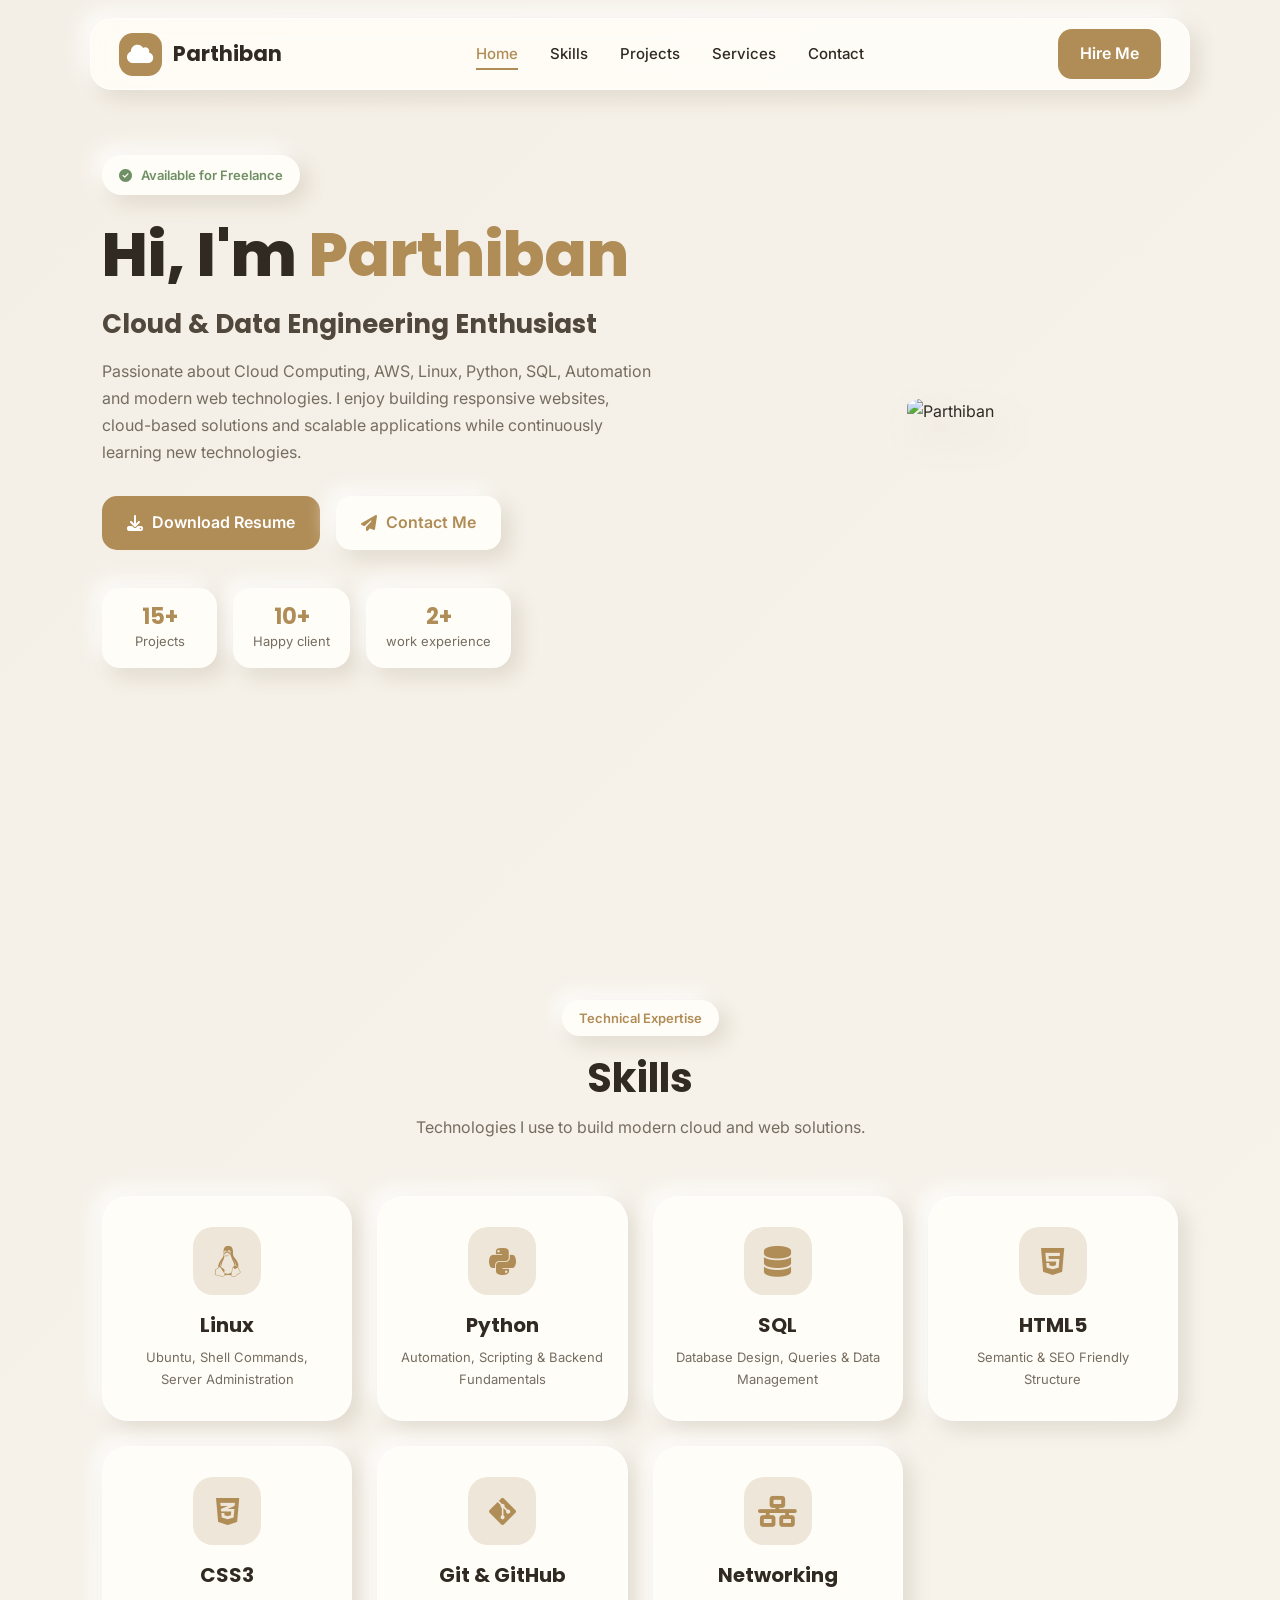
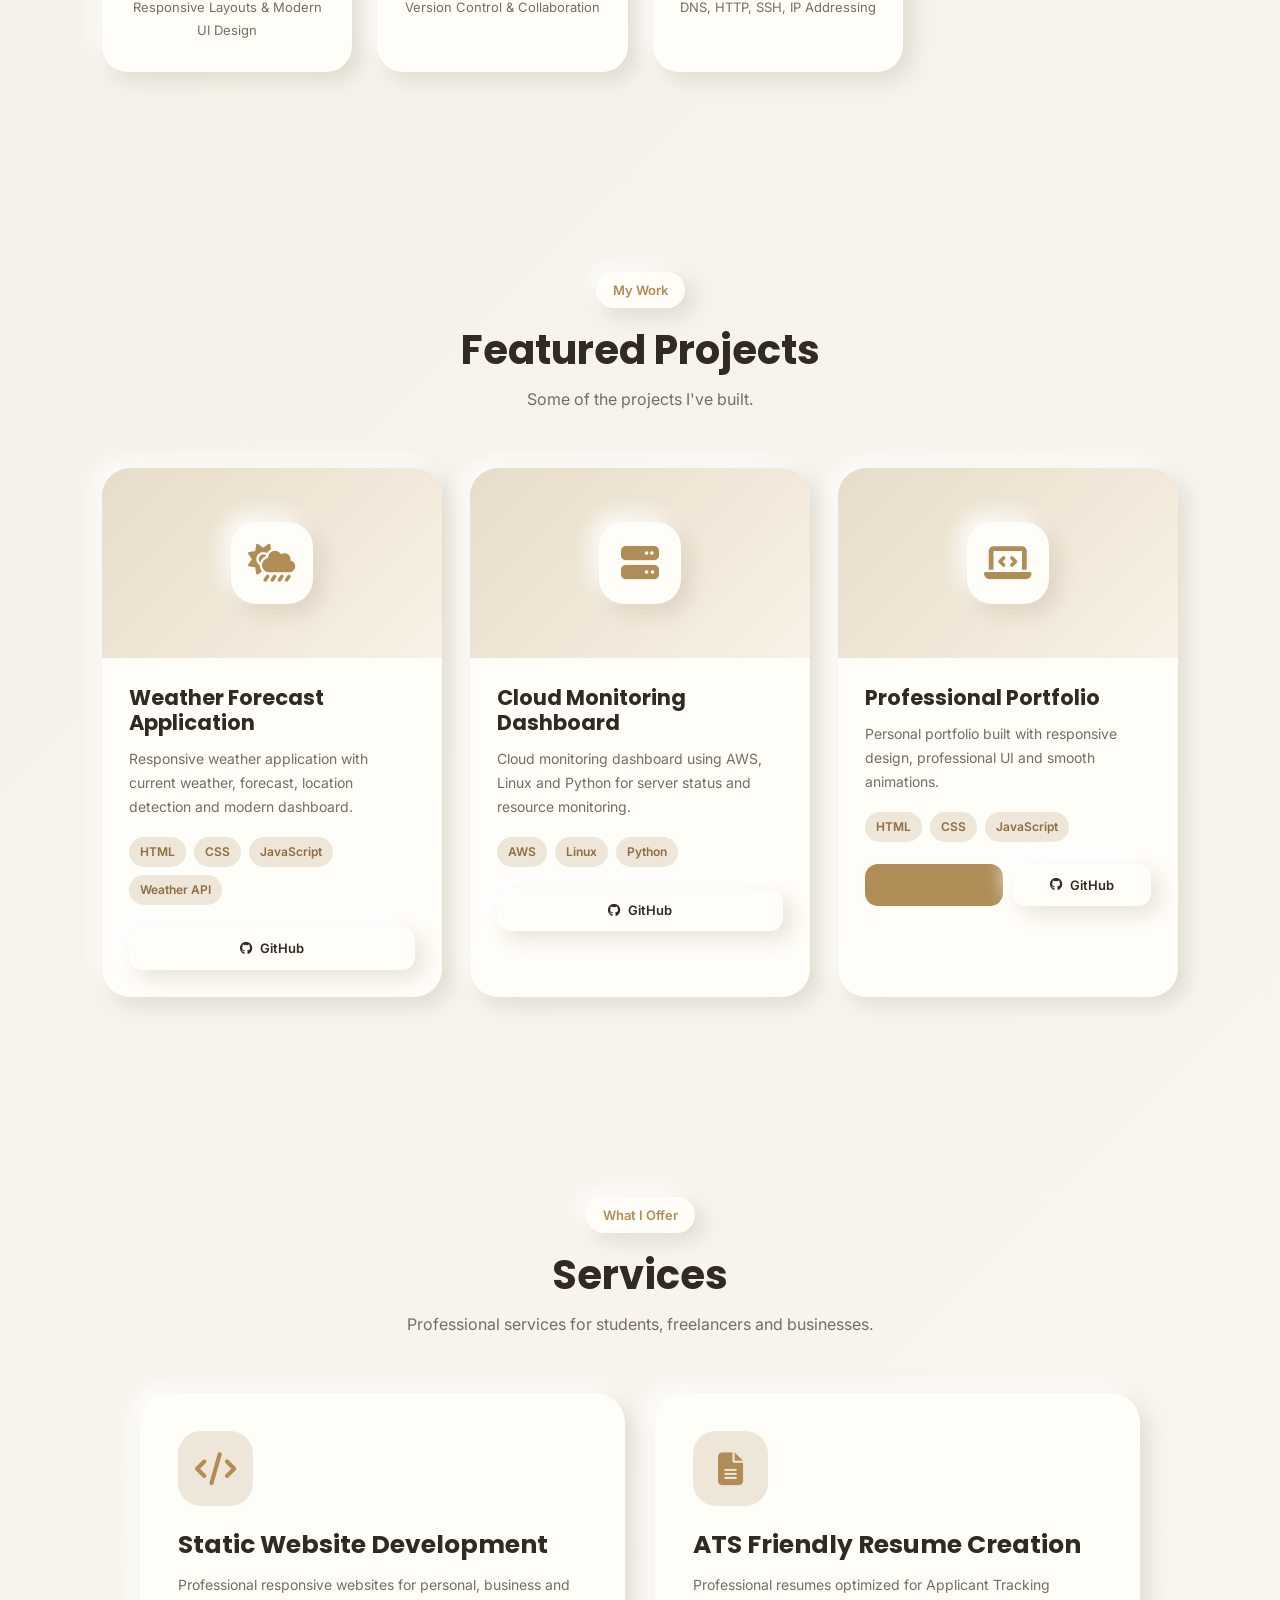
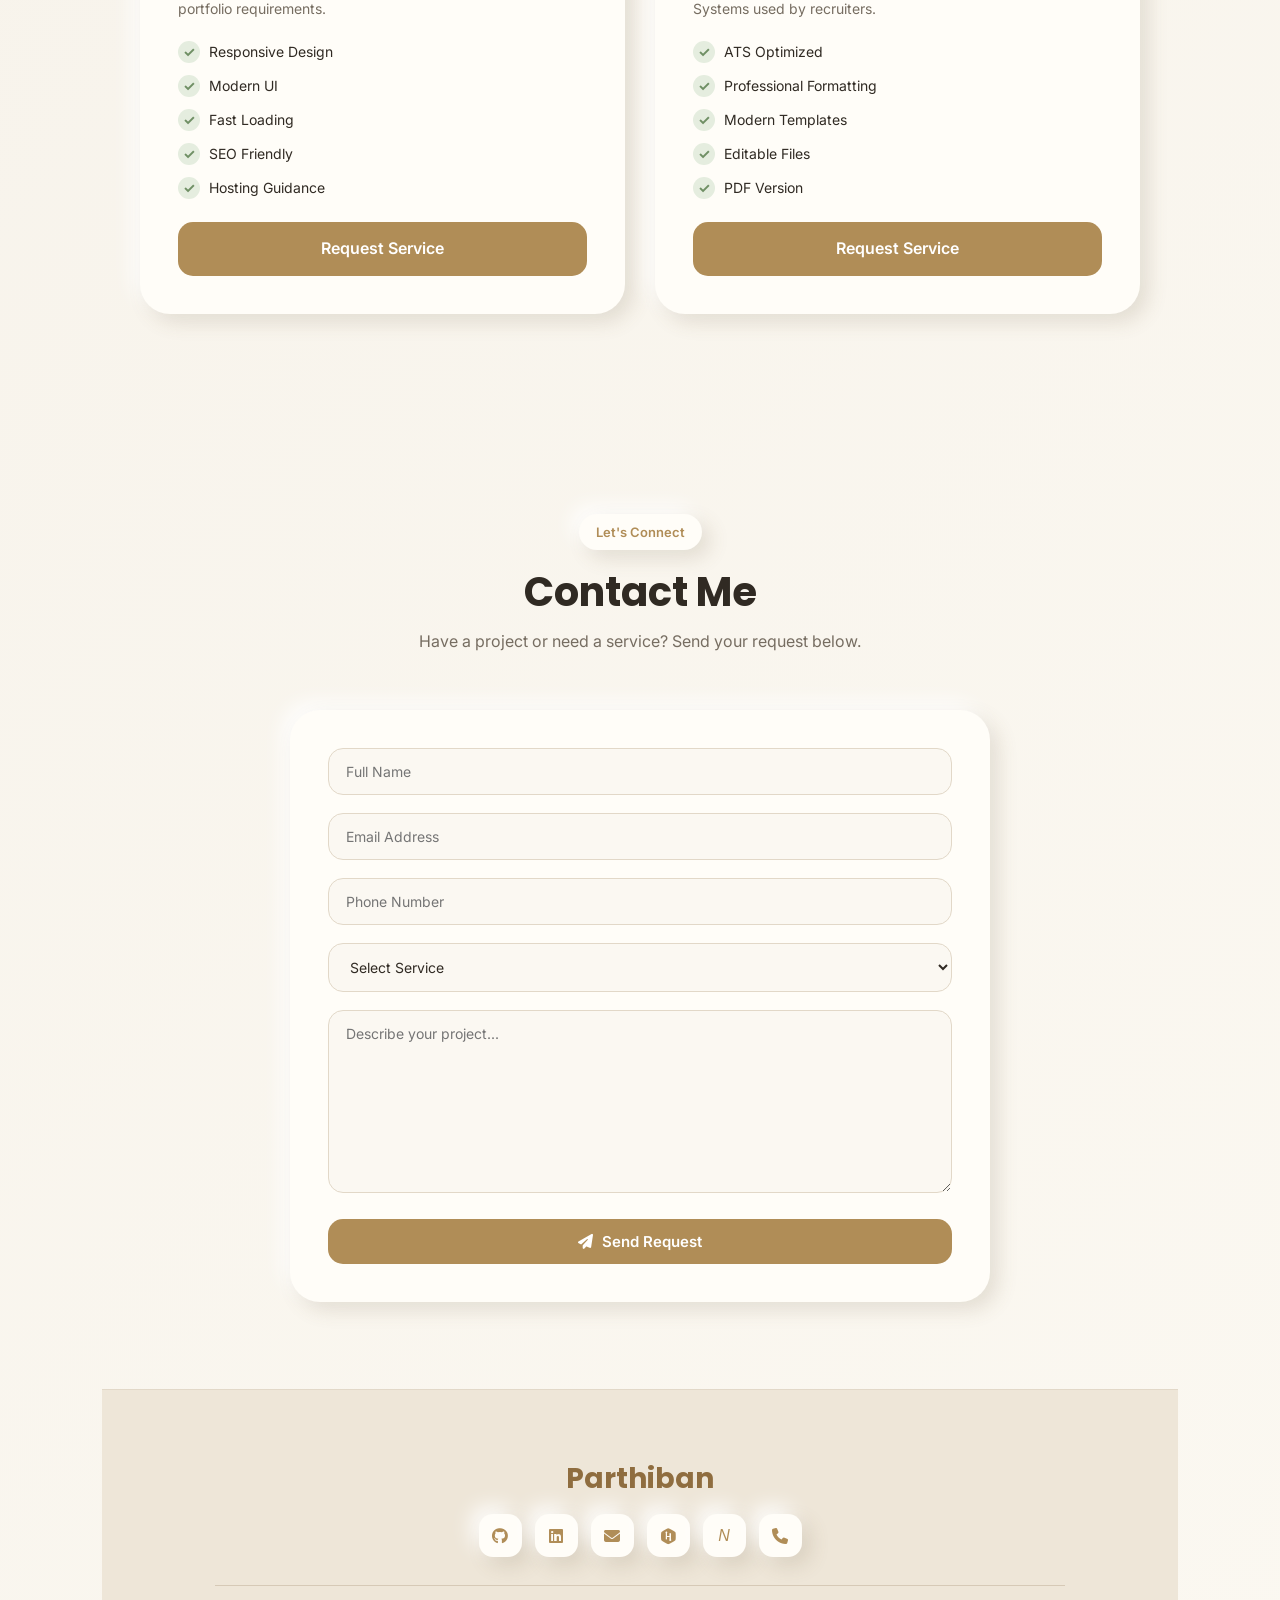
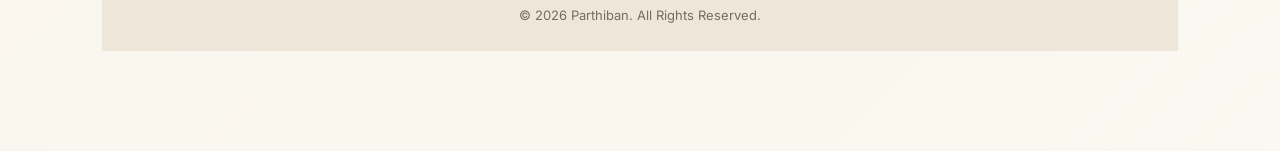
==== commit 3b702b60: "final html" ====
--- a/index.html
+++ b/index.html
@@ -196,10 +196,6 @@
 <span>Weather API</span>
 </div>
 <div class="project-buttons">
-<a href="#" class="live-btn">
-<i class="fa-solid fa-globe"></i>
-Live Demo
-</a>
 <a href="#" class="github-btn">
 <i class="fa-brands fa-github"></i>
 GitHub
@@ -226,10 +222,6 @@
 <span>Python</span>
 </div>
 <div class="project-buttons">
-<a href="#" class="live-btn">
-<i class="fa-solid fa-globe"></i>
-Live Demo
-</a>
 <a href="#" class="github-btn">
 <i class="fa-brands fa-github"></i>
 GitHub
@@ -257,9 +249,6 @@
 </div>
 <div class="project-buttons">
 <a href="#" class="live-btn">
-<i class="fa-solid fa-globe"></i>
-Live Demo
-</a>
 <a href="#" class="github-btn">
 <i class="fa-brands fa-github"></i>
 GitHub
@@ -383,7 +372,7 @@
 
 <!--================ FOOTER ================-->
 <br>
-<hr>
+
 <footer style="text-align: center;">
 <div class="footer-container">
 <div class="footer-logo">
@@ -400,14 +389,20 @@
 <i class="fa-solid fa-envelope"></i>
 </a>
 <a href="#">
+    <i class="fa-brands fa-hackerrank"></i>
+</a>
+
+<a href="#" class="naukri-logo" title="Naukri">
+    <i>N</i>
+</a>
+<a href="#">
 <i class="fa-solid fa-phone"></i>
 </a>
 </div>
 </div>
 <hr>
 <p class="copyright">
-© 2026 Parthiban. All Rights Reserved.
-</p>
+© 2026 Parthiban. built with ❤️</p>
 </footer>
 
 
--- a/style.css
+++ b/style.css
@@ -13,6 +13,7 @@
     --success:#6f8f64;
     --shadow:8px 8px 20px rgba(111,92,65,.16),
              -8px -8px 20px rgba(255,255,255,.9);
+}
 
 
 *{margin:0;padding:0;box-sizing:border-box;scroll-behavior:smooth}
@@ -519,3 +520,4 @@
     .service-card{padding:28px}
     #topBtn{right:18px;bottom:18px;width:45px;height:45px}
 }
+
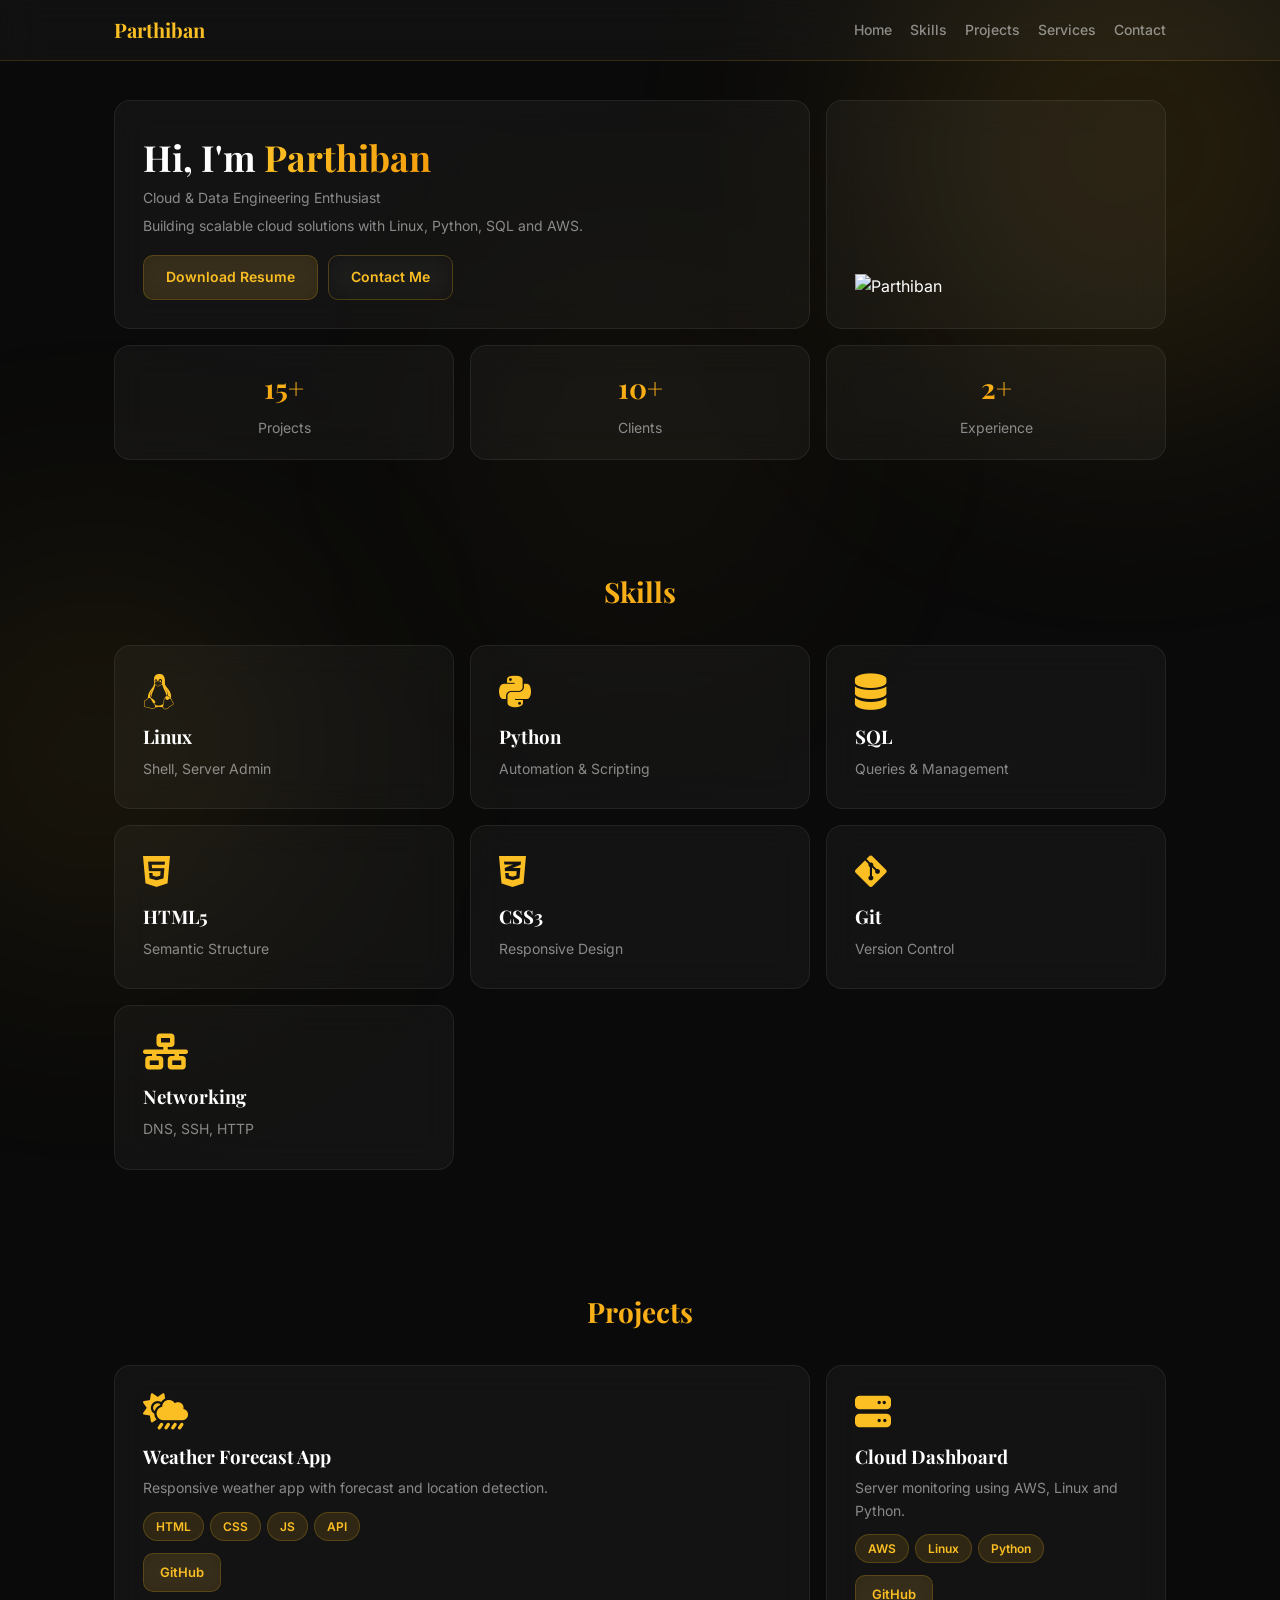
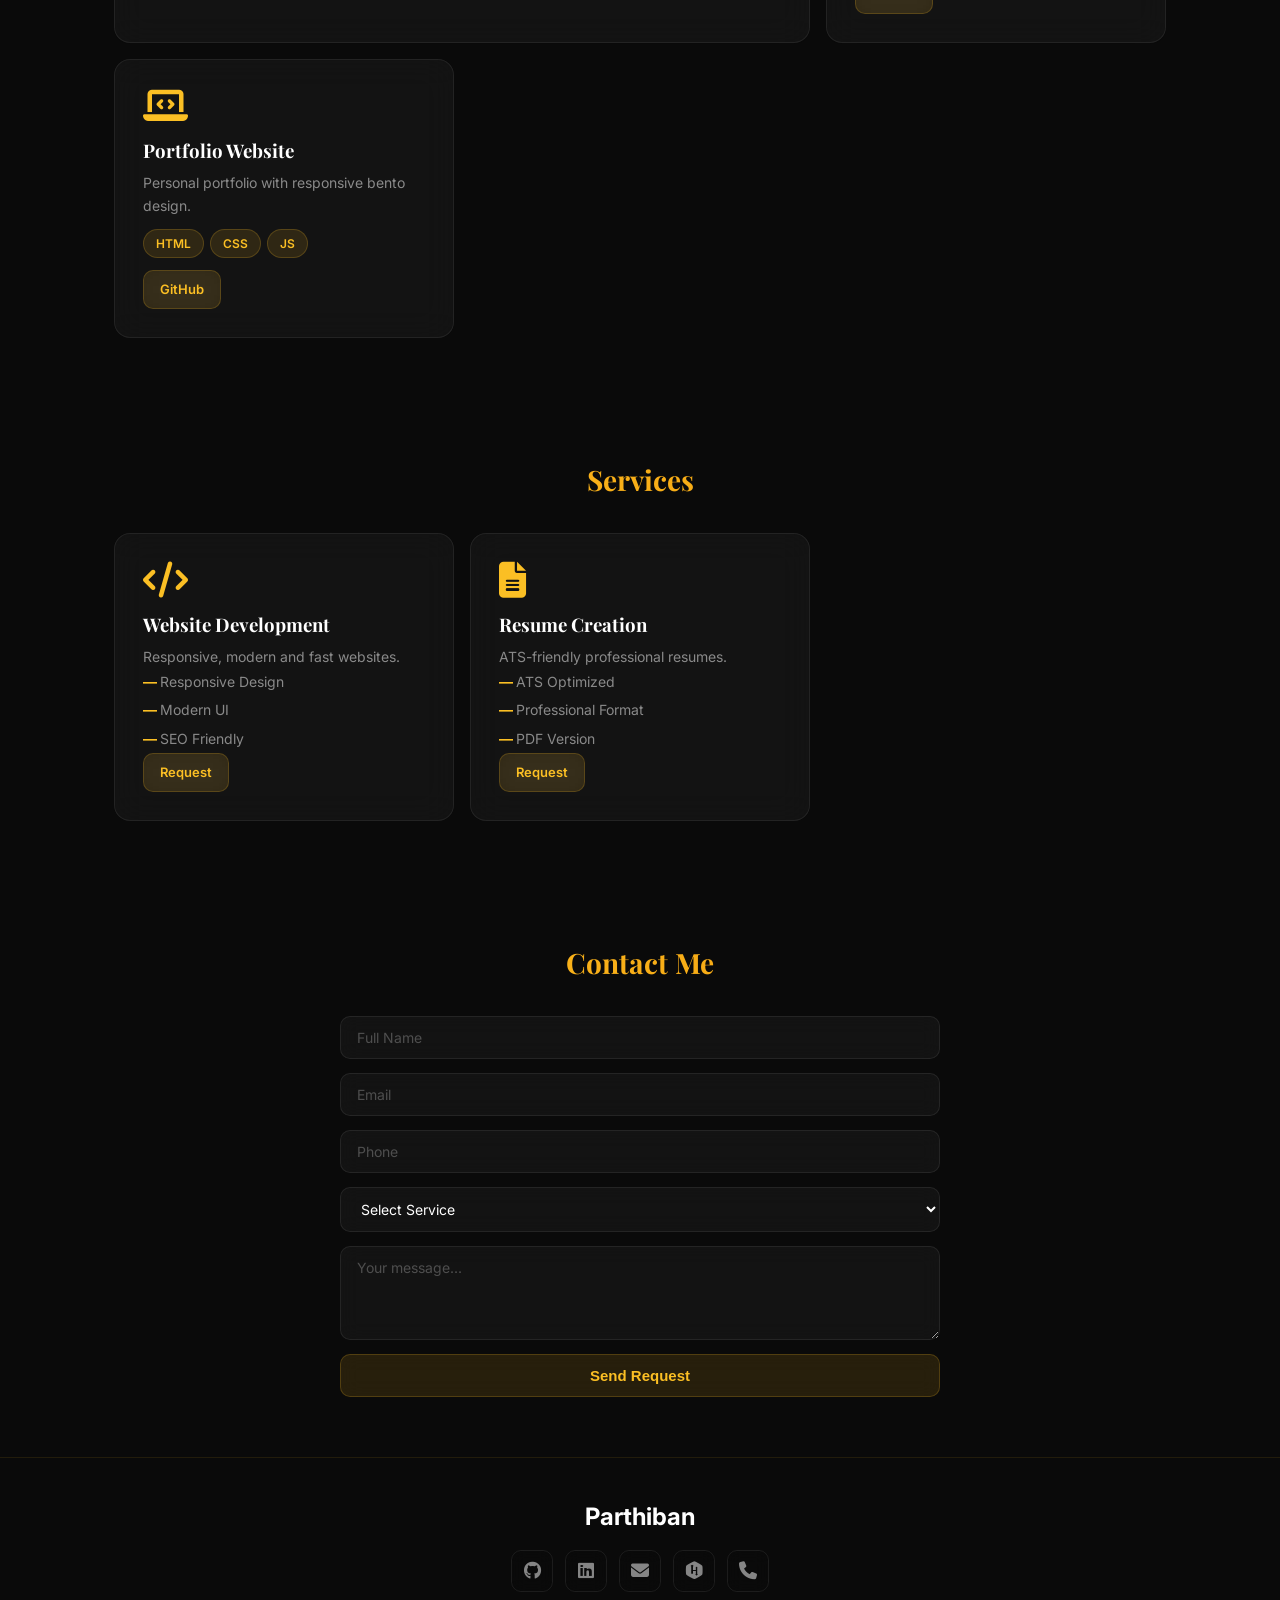
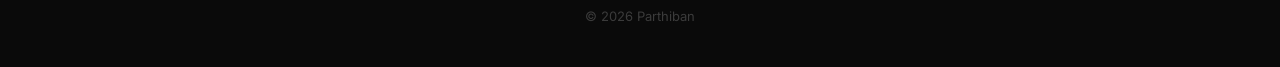
==== commit 08c93f82: "final draft" ====
--- a/index.html
+++ b/index.html
@@ -3,415 +3,56 @@
 <head>
 <meta charset="UTF-8">
 <meta name="viewport" content="width=device-width, initial-scale=1.0">
-<title>Parthiban | Cloud & Data Engineering</title>
-<meta name="description"
-content="Professional Portfolio of Parthiban - Cloud & Data Engineering Enthusiast">
-<meta name="keywords"
-content="Cloud Engineer, AWS, Linux, Python, SQL, Portfolio, Data Engineering">
-<link rel="preconnect" href="https://fonts.googleapis.com">
-<link rel="preconnect" href="https://fonts.gstatic.com" crossorigin>
-<link href="https://fonts.googleapis.com/css2?family=Poppins:wght@300;400;500;600;700;800&family=Inter:wght@300;400;500;600&display=swap" rel="stylesheet">
-<link rel="stylesheet"
-href="https://cdnjs.cloudflare.com/ajax/libs/font-awesome/6.7.2/css/all.min.css">
+<title>Parthiban | Portfolio</title>
+<link href="https://fonts.googleapis.com/css2?family=Inter:wght@400;500;600;700&family=Playfair+Display:wght@700&display=swap" rel="stylesheet">
+<link rel="stylesheet" href="https://cdnjs.cloudflare.com/ajax/libs/font-awesome/6.7.2/css/all.min.css">
 <link rel="stylesheet" href="style.css">
 </head>
-
-
 <body>
-<!--================ NAVBAR ================-->
-<header>
-<nav class="navbar">
-<a href="#" class="logo">
-<i class="fa-solid fa-cloud"></i>
-<span>Parthiban</span>
-</a>
-<ul class="nav-links">
-<li><a href="#home">Home</a></li>
-<li><a href="#skills">Skills</a></li>
-<li><a href="#projects">Projects</a></li>
-<li><a href="#services">Services</a></li>
-<li><a href="#contact">Contact</a></li>
-</ul>
-<div class="nav-btns">
-<a href="#contact" class="hire-btn">
-Hire Me
-</a>
-<button id="menuBtn">
-<i class="fa-solid fa-bars"></i>
-</button>
-</div>
-</nav>
-</header>
-
-<!--================ HERO ================-->
-<section class="hero" id="home">
-<div class="hero-container">
-<!-- LEFT -->
-<div class="hero-content">
-<span class="hero-tag">
-<i class="fa-solid fa-circle-check"></i>
-Available for Freelance
-</span>
-<h1>
-Hi,
-I'm
-<span>Parthiban</span>
-</h1>
-<h2>
-Cloud & Data Engineering Enthusiast
-</h2>
-<p>
-Passionate about Cloud Computing, AWS, Linux,
-Python, SQL, Automation and modern web technologies.
-I enjoy building responsive websites, cloud-based
-solutions and scalable applications while continuously
-learning new technologies.
-</p>
-
-<div class="hero-buttons">
-<a href="resume.pdf"
-download
-class="primary-btn">
-<i class="fa-solid fa-download"></i>
-Download Resume
-</a>
-<a href="#contact"
-class="secondary-btn">
-<i class="fa-solid fa-paper-plane"></i>
-Contact Me
-</a>
-</div>
-<!-- Quick Info -->
-<div class="hero-stats">
-<div class="stat-card">
-<h3>15+</h3>
-<p>Projects</p>
-</div>
-<div class="stat-card">
-<h3>10+</h3>
-<p>Happy client</p>
-</div>
-<div class="stat-card">
-<h3>2+</h3>
-<p>work experience</p>
-</div>
-</div>
-</div>
-<!-- RIGHT -->
-<div class="hero-image">
-<div class="profile-top">
-<div class="profile-image">
-<img src="profile.jpg"
-alt="Parthiban">
-
-</div>
-</div>
-</div>
-
-</section>
-
-<!--================ SKILLS ================-->
-
-<section class="skills section" id="skills">
-<div class="section-title">
-<span>Technical Expertise</span>
-<h2>Skills</h2>
-<p>Technologies I use to build modern cloud and web solutions.</p>
-</div>
-
-
-<div class="skills-container">
-
-<div class="skill-card">
-<i class="fa-brands fa-linux"></i>
-<h3>Linux</h3>
-<p>Ubuntu, Shell Commands, Server Administration</p>
-</div>
-
-<div class="skill-card">
-<i class="fa-brands fa-python"></i>
-<h3>Python</h3>
-<p>Automation, Scripting & Backend Fundamentals</p>
-</div>
-
-<div class="skill-card">
-<i class="fa-solid fa-database"></i>
-<h3>SQL</h3>
-<p>Database Design, Queries & Data Management</p>
-</div>
-
-<div class="skill-card">
-<i class="fa-brands fa-html5"></i>
-<h3>HTML5</h3>
-<p>Semantic & SEO Friendly Structure</p>
-</div>
-
-<div class="skill-card">
-<i class="fa-brands fa-css3-alt"></i>
-<h3>CSS3</h3>
-<p>Responsive Layouts & Modern UI Design</p>
-</div>
-
-<div class="skill-card">
-<i class="fa-brands fa-git-alt"></i>
-<h3>Git & GitHub</h3>
-<p>Version Control & Collaboration</p>
-</div>
-
-<div class="skill-card">
-<i class="fa-solid fa-network-wired"></i>
-<h3>Networking</h3>
-<p>DNS, HTTP, SSH, IP Addressing</p>
-</div>
-</div>
-</section>
-
-
-<!--================ PROJECTS ================-->
-<section class="projects section" id="projects">
-
-<div class="section-title">
-<span>My Work</span>
-<h2>Featured Projects</h2>
-<p>Some of the projects I've built.</p>
-</div>
-
-
-<div class="project-container">
-<!-- Project 1 -->
-<div class="project-card">
-<div class="project-image">
-<i class="fa-solid fa-cloud-sun-rain"></i>
-</div>
-<div class="project-content">
-<h3>Weather Forecast Application</h3>
-<p>
-Responsive weather application with current weather,
-forecast, location detection and modern dashboard.
-</p>
-<div class="tech-stack">
-<span>HTML</span>
-<span>CSS</span>
-<span>JavaScript</span>
-<span>Weather API</span>
-</div>
-<div class="project-buttons">
-<a href="#" class="github-btn">
-<i class="fa-brands fa-github"></i>
-GitHub
-</a>
-</div>
-</div>
-</div>
-
-
-<!-- Project 2 -->
-<div class="project-card">
-<div class="project-image">
-<i class="fa-solid fa-server"></i>
-</div>
-<div class="project-content">
-<h3>Cloud Monitoring Dashboard</h3>
-<p>
-Cloud monitoring dashboard using AWS, Linux and Python
-for server status and resource monitoring.
-</p>
-<div class="tech-stack">
-<span>AWS</span>
-<span>Linux</span>
-<span>Python</span>
-</div>
-<div class="project-buttons">
-<a href="#" class="github-btn">
-<i class="fa-brands fa-github"></i>
-GitHub
-</a>
-</div>
-</div>
-</div>
-
-
-<!-- Project 3 -->
-<div class="project-card">
-<div class="project-image">
-<i class="fa-solid fa-laptop-code"></i>
-</div>
-<div class="project-content">
-<h3>Professional Portfolio</h3>
-<p>
-Personal portfolio built with responsive design,
-professional UI and smooth animations.
-</p>
-<div class="tech-stack">
-<span>HTML</span>
-<span>CSS</span>
-<span>JavaScript</span>
-</div>
-<div class="project-buttons">
-<a href="#" class="live-btn">
-<a href="#" class="github-btn">
-<i class="fa-brands fa-github"></i>
-GitHub
-</a>
-</div>
-</div>
-</div>
-</div>
-</section>
-
-<!--================ SERVICES ================-->
-<section class="services section" id="services">
-<div class="section-title">
-<span>What I Offer</span>
-<h2>Services</h2>
-<p>
-Professional services for students, freelancers and businesses.
-</p>
-</div>
-<div class="services-container">
-
-
-<!-- Service 1 -->
-<div class="service-card">
-<div class="service-icon">
-<i class="fa-solid fa-code"></i>
-</div>
-<h3>Static Website Development</h3>
-<p>
-Professional responsive websites for personal,
-business and portfolio requirements.
-</p>
-
-<ul>
-<li>Responsive Design</li>
-<li>Modern UI</li>
-<li>Fast Loading</li>
-<li>SEO Friendly</li>
-<li>Hosting Guidance</li>
-</ul>
-<a href="#contact" class="service-btn">
-Request Service
-</a>
-</div>
-
-<!-- Service 2 -->
-<div class="service-card">
-<div class="service-icon">
-<i class="fa-solid fa-file-lines"></i>
-</div>
-<h3>ATS Friendly Resume Creation</h3>
-<p>
-Professional resumes optimized for Applicant
-Tracking Systems used by recruiters.
-</p>
-
-<ul>
-<li>ATS Optimized</li>
-<li>Professional Formatting</li>
-<li>Modern Templates</li>
-<li>Editable Files</li>
-<li>PDF Version</li>
-</ul>
-<a href="#contact" class="service-btn">
-Request Service
-</a>
-</div>
-</div>
-
-</section>
-
-
-<!--================ CONTACT ================-->
-<section class="contact section" id="contact">
-<div class="section-title">
-<span>Let's Connect</span>
-<h2>Contact Me</h2>
-<p>
-Have a project or need a service? Send your request below.
-</p>
-</div>
-
-
-<div class="contact-container" style="text-align: center;">
-
-<div class="contact-form" >
+<div class="bg-orb bg1"></div><div class="bg-orb bg2"></div><div class="bg-orb bg3"></div>
+<header><nav>
+<a href="#" class="logo">Parthiban</a>
+<div class="links"><a href="#home">Home</a><a href="#skills">Skills</a><a href="#projects">Projects</a><a href="#services">Services</a><a href="#contact">Contact</a></div>
+</nav></header>
+<section class="hero" id="home"><div class="bento">
+<div class="card span-2 name-card"><h1>Hi, I'm <span>Parthiban</span></h1><p class="sub">Cloud &amp; Data Engineering Enthusiast</p><p class="desc">Building scalable cloud solutions with Linux, Python, SQL and AWS.</p><div class="btns"><a href="resume.pdf" download class="btn">Download Resume</a><a href="#contact" class="btn glass-btn">Contact Me</a></div></div>
+<div class="card profile-card"><img src="profile.jpg" alt="Parthiban"></div>
+<div class="card stat"><h3>15+</h3><p>Projects</p></div>
+<div class="card stat"><h3>10+</h3><p>Clients</p></div>
+<div class="card stat"><h3>2+</h3><p>Experience</p></div>
+</div></section>
+<section id="skills"><h2>Skills</h2><div class="bento">
+<div class="card"><i class="fa-brands fa-linux big-icon"></i><h3>Linux</h3><p>Shell, Server Admin</p></div>
+<div class="card"><i class="fa-brands fa-python big-icon"></i><h3>Python</h3><p>Automation & Scripting</p></div>
+<div class="card"><i class="fa-solid fa-database big-icon"></i><h3>SQL</h3><p>Queries & Management</p></div>
+<div class="card"><i class="fa-brands fa-html5 big-icon"></i><h3>HTML5</h3><p>Semantic Structure</p></div>
+<div class="card"><i class="fa-brands fa-css3-alt big-icon"></i><h3>CSS3</h3><p>Responsive Design</p></div>
+<div class="card"><i class="fa-brands fa-git-alt big-icon"></i><h3>Git</h3><p>Version Control</p></div>
+<div class="card"><i class="fa-solid fa-network-wired big-icon"></i><h3>Networking</h3><p>DNS, SSH, HTTP</p></div>
+</div></section>
+<section id="projects"><h2>Projects</h2><div class="bento">
+<div class="card span-2"><i class="fa-solid fa-cloud-sun-rain big-icon"></i><h3>Weather Forecast App</h3><p>Responsive weather app with forecast and location detection.</p><div class="tags"><span>HTML</span><span>CSS</span><span>JS</span><span>API</span></div><a href="#" class="btn small">GitHub</a></div>
+<div class="card"><i class="fa-solid fa-server big-icon"></i><h3>Cloud Dashboard</h3><p>Server monitoring using AWS, Linux and Python.</p><div class="tags"><span>AWS</span><span>Linux</span><span>Python</span></div><a href="#" class="btn small">GitHub</a></div>
+<div class="card"><i class="fa-solid fa-laptop-code big-icon"></i><h3>Portfolio Website</h3><p>Personal portfolio with responsive bento design.</p><div class="tags"><span>HTML</span><span>CSS</span><span>JS</span></div><a href="#" class="btn small">GitHub</a></div>
+</div></section>
+<section id="services"><h2>Services</h2><div class="bento">
+<div class="card"><i class="fa-solid fa-code big-icon"></i><h3>Website Development</h3><p>Responsive, modern and fast websites.</p><ul><li>Responsive Design</li><li>Modern UI</li><li>SEO Friendly</li></ul><a href="#contact" class="btn small">Request</a></div>
+<div class="card"><i class="fa-solid fa-file-lines big-icon"></i><h3>Resume Creation</h3><p>ATS-friendly professional resumes.</p><ul><li>ATS Optimized</li><li>Professional Format</li><li>PDF Version</li></ul><a href="#contact" class="btn small">Request</a></div>
+</div></section>
+<section id="contact"><h2>Contact Me</h2><div class="contact-wrap">
 <form action="https://formsubmit.co/parthiban.zy033@gmail.com" method="POST">
-<input type="hidden" name="_subject" value="New Portfolio Service Request">
+<input type="hidden" name="_subject" value="New Portfolio Request">
 <input type="hidden" name="_captcha" value="false">
 <input type="hidden" name="_template" value="table">
-<div class="input-group">
 <input type="text" name="name" placeholder="Full Name" required>
-</div>
-<div class="input-group">
-<input type="email" name="email" placeholder="Email Address" required>
-</div>
-
-<div class="input-group">
-<input type="tel" name="phone" placeholder="Phone Number" required>
-</div>
-
-<div class="input-group">
-<select name="service" required>
-<option value="">Select Service</option>
-<option value="Static Website Development">Static Website Development</option>
-<option value="ATS Friendly Resume Creation">ATS Friendly Resume Creation</option>
-</select>
-</div>
-
-<div class="input-group">
-<textarea name="message" rows="9" placeholder="Describe your project..."required></textarea>
-</div>
-
-<button type="submit" class="submit-btn">
-<i class="fa-solid fa-paper-plane"></i>
-Send Request
-</button>
-</form>
-</div>
-</div>
-
-<!--================ FOOTER ================-->
-<br>
-
-<footer style="text-align: center;">
-<div class="footer-container">
-<div class="footer-logo">
-    <br>
-<h2>Parthiban</h2>
-<div class="footer-social">
-<a href="#">
-<i class="fa-brands fa-github"></i>
-</a>
-<a href="#">
-<i class="fa-brands fa-linkedin"></i>
-</a>
-<a href="#">
-<i class="fa-solid fa-envelope"></i>
-</a>
-<a href="#">
-    <i class="fa-brands fa-hackerrank"></i>
-</a>
-
-<a href="#" class="naukri-logo" title="Naukri">
-    <i>N</i>
-</a>
-<a href="#">
-<i class="fa-solid fa-phone"></i>
-</a>
-</div>
-</div>
-<hr>
-<p class="copyright">
-© 2026 Parthiban. built with ❤️</p>
-</footer>
-
-
-
-<!--================ BACK TO TOP ================-->
-<button id="topBtn">
-<i class="fa-solid fa-arrow-up"></i>
-</button>
-
-<script src="script.js"></script>
+<input type="email" name="email" placeholder="Email" required>
+<input type="tel" name="phone" placeholder="Phone" required>
+<select name="service" required><option value="">Select Service</option><option>Website Development</option><option>Resume Creation</option></select>
+<textarea name="message" rows="4" placeholder="Your message..." required></textarea>
+<button type="submit" class="btn full">Send Request</button>
+</form></div></section>
+<footer><h2>Parthiban</h2><div class="socials">
+<a href="#"><i class="fa-brands fa-github"></i></a><a href="#"><i class="fa-brands fa-linkedin"></i></a><a href="#"><i class="fa-solid fa-envelope"></i></a><a href="#"><i class="fa-brands fa-hackerrank"></i></a><a href="#"><i class="fa-solid fa-phone"></i></a>
+</div><p>&copy; 2026 Parthiban</p></footer>
 </body>
-</html>+</html>
--- a/style.css
+++ b/style.css
@@ -1,523 +1,54 @@
-@import url('https://fonts.googleapis.com/css2?family=Inter:wght@300;400;500;600;700&family=Poppins:wght@400;500;600;700;800&display=swap');
-
-:root{
-    --primary:#b08d57;
-    --primary-dark:#8f6d3f;
-    --accent:#d6b98c;
-    --bg:#f4efe6;
-    --card:#fffdf8;
-    --soft:#eee6d8;
-    --text:#302a23;
-    --muted:#766d61;
-    --border:#e2d8c8;
-    --success:#6f8f64;
-    --shadow:8px 8px 20px rgba(111,92,65,.16),
-             -8px -8px 20px rgba(255,255,255,.9);
-}
-
-
+@import url('https://fonts.googleapis.com/css2?family=Inter:wght@400;500;600;700&family=Playfair+Display:wght@700&display=swap');
 *{margin:0;padding:0;box-sizing:border-box;scroll-behavior:smooth}
-
-body{
-    font-family:"Inter",sans-serif;
-    background:linear-gradient(135deg,#f4efe6,#fbf8f1);
-    color:var(--text);
-    line-height:1.7;
-    overflow-x:hidden;
-}
-
-h1,h2,h3,h4{font-family:"Poppins",sans-serif;line-height:1.2}
-p{color:var(--muted)}
-a{text-decoration:none;color:inherit}
-ul{list-style:none}
-img{max-width:100%;display:block}
-button,input,textarea,select{font-family:inherit}
-
-/* NAVBAR */
-header{
-    position:fixed;
-    top:0;left:0;
-    width:100%;
-    z-index:1000;
-    padding:18px 7%;
-}
-
-.navbar{
-    max-width:1400px;
-    height:72px;
-    margin:auto;
-    padding:0 28px;
-    display:flex;
-    align-items:center;
-    justify-content:space-between;
-    background:rgba(255,253,248,.88);
-    backdrop-filter:blur(14px);
-    border:1px solid rgba(255,255,255,.8);
-    border-radius:22px;
-    box-shadow:var(--shadow);
-}
-
-.logo{
-    display:flex;
-    align-items:center;
-    gap:11px;
-    font-family:"Poppins",sans-serif;
-    font-size:21px;
-    font-weight:700;
-}
-
-.logo i{
-    width:43px;height:43px;
-    display:flex;
-    align-items:center;
-    justify-content:center;
-    border-radius:14px;
-    background:var(--primary);
-    color:white;
-}
-
-.nav-links{display:flex;align-items:center;gap:32px}
-.nav-links a{
-    position:relative;
-    font-size:15px;
-    font-weight:500;
-    color:var(--text);
-    transition:.3s;
-}
-.nav-links a:hover,.nav-links a.active{color:var(--primary)}
-.nav-links a::after{
-    content:"";
-    position:absolute;
-    left:0;bottom:-7px;
-    width:0;height:2px;
-    background:var(--primary);
-    transition:.3s;
-}
-.nav-links a:hover::after,.nav-links a.active::after{width:100%}
-
-.nav-btns{display:flex;align-items:center;gap:12px}
-.hire-btn{
-    padding:11px 22px;
-    background:var(--primary);
-    color:white;
-    border-radius:14px;
-    font-weight:600;
-    transition:.3s;
-}
-.hire-btn:hover{background:var(--primary-dark);transform:translateY(-2px)}
-
-#menuBtn{
-    display:none;
-    width:43px;height:43px;
-    border:0;
-    border-radius:13px;
-    background:var(--card);
-    color:var(--primary);
-    box-shadow:var(--shadow);
-    cursor:pointer;
-    font-size:19px;
-}
-
-/* COMMON */
-.section{padding:100px 8%}
-.section-title{
-    text-align:center;
-    max-width:720px;
-    margin:0 auto 55px;
-}
-.section-title>span{
-    display:inline-block;
-    padding:7px 17px;
-    border-radius:30px;
-    background:var(--card);
-    color:var(--primary);
-    font-size:13px;
-    font-weight:600;
-    box-shadow:var(--shadow);
-}
-.section-title h2{margin-top:18px;font-size:40px}
-.section-title p{margin-top:12px}
-
-/* BUTTONS */
-.primary-btn,.secondary-btn,.service-btn,.submit-btn{
-    display:inline-flex;
-    align-items:center;
-    justify-content:center;
-    gap:9px;
-    padding:13px 25px;
-    border-radius:15px;
-    font-weight:600;
-    transition:.3s;
-}
-.primary-btn,.service-btn,.submit-btn{
-    background:var(--primary);
-    color:white;
-}
-.primary-btn:hover,.service-btn:hover,.submit-btn:hover{
-    background:var(--primary-dark);
-    transform:translateY(-3px);
-}
-.secondary-btn{
-    background:var(--card);
-    color:var(--primary);
-    box-shadow:var(--shadow);
-}
-.secondary-btn:hover{transform:translateY(-3px)}
-
-/* HERO */
-.hero{
-    min-height:100vh;
-    padding:155px 8% 80px;
-    position:relative;
-}
-.hero-container{
-    max-width:1300px;
-    margin:auto;
-    display:grid;
-    grid-template-columns:1.1fr .9fr;
-    align-items:center;
-    gap:65px;
-}
-.hero-tag{
-    display:inline-flex;
-    align-items:center;
-    gap:9px;
-    padding:9px 17px;
-    margin-bottom:23px;
-    background:var(--card);
-    color:var(--success);
-    border-radius:30px;
-    font-size:13px;
-    font-weight:600;
-    box-shadow:var(--shadow);
-}
-.hero-content h1{font-size:62px;font-weight:800}
-.hero-content h1 span{color:var(--primary)}
-.hero-content h2{font-size:26px;margin:17px 0;color:#51483d}
-.hero-content>p{max-width:620px;font-size:16px;margin-bottom:30px}
-.hero-buttons{display:flex;gap:16px;flex-wrap:wrap}
-.hero-stats{display:flex;gap:16px;margin-top:38px;flex-wrap:wrap}
-.stat-card{
-    min-width:115px;
-    padding:16px 20px;
-    text-align:center;
-    background:var(--card);
-    border-radius:18px;
-    box-shadow:var(--shadow);
-    transition:.3s;
-}
-.stat-card:hover{transform:translateY(-6px)}
-.stat-card h3{color:var(--primary);font-size:22px}
-.stat-card p{font-size:13px}
-
-.hero-image{display:flex;justify-content:center;align-items:center}
-.profile-top{text-align:center}
-.profile-image img{
-    width:min(450px,100%);
-    margin:auto;
-    border-radius:28%;
-    filter:drop-shadow(15px 18px 20px rgba(90,70,45,.18));
-}
-
-/* SKILLS */
-.skills-container{
-    max-width:1200px;
-    margin:auto;
-    display:grid;
-    grid-template-columns:repeat(4,1fr);
-    gap:25px;
-}
-.skill-card{
-    padding:30px 22px;
-    text-align:center;
-    background:var(--card);
-    border:1px solid rgba(255,255,255,.8);
-    border-radius:26px;
-    box-shadow:var(--shadow);
-    transition:.35s;
-}
-.skill-card:hover{transform:translateY(-9px)}
-.skill-card i{
-    width:68px;height:68px;
-    margin:0 auto 18px;
-    display:flex;
-    align-items:center;
-    justify-content:center;
-    border-radius:20px;
-    background:var(--soft);
-    color:var(--primary);
-    font-size:31px;
-    transition:.3s;
-}
-.skill-card:hover i{background:var(--primary);color:white}
-.skill-card h3{font-size:20px;margin-bottom:9px}
-.skill-card p{font-size:13px}
-
-/* PROJECTS */
-.project-container{
-    max-width:1200px;
-    margin:auto;
-    display:grid;
-    grid-template-columns:repeat(3,1fr);
-    gap:28px;
-}
-.project-card{
-    overflow:hidden;
-    background:var(--card);
-    border-radius:28px;
-    box-shadow:var(--shadow);
-    transition:.35s;
-}
-.project-card:hover{transform:translateY(-9px)}
-.project-image{
-    height:190px;
-    display:flex;
-    align-items:center;
-    justify-content:center;
-    background:linear-gradient(135deg,#e8dcc9,#f8f1e5);
-}
-.project-image i{
-    width:82px;height:82px;
-    display:flex;
-    align-items:center;
-    justify-content:center;
-    border-radius:25px;
-    background:var(--card);
-    color:var(--primary);
-    font-size:38px;
-    box-shadow:var(--shadow);
-}
-.project-content{padding:27px}
-.project-content h3{font-size:21px;margin-bottom:12px}
-.project-content p{font-size:14px;margin-bottom:18px}
-.tech-stack{display:flex;flex-wrap:wrap;gap:8px;margin-bottom:22px}
-.tech-stack span{
-    padding:5px 11px;
-    border-radius:18px;
-    background:var(--soft);
-    color:var(--primary-dark);
-    font-size:12px;
-    font-weight:600;
-}
-.project-buttons{display:flex;gap:10px}
-.live-btn,.github-btn{
-    flex:1;
-    display:flex;
-    align-items:center;
-    justify-content:center;
-    gap:7px;
-    padding:10px;
-    border-radius:13px;
-    font-size:13px;
-    font-weight:600;
-    transition:.3s;
-}
-.live-btn{background:var(--primary);color:white}
-.github-btn{background:var(--card);color:var(--text);box-shadow:var(--shadow)}
-.live-btn:hover,.github-btn:hover{transform:translateY(-3px)}
-
-/* SERVICES */
-.services-container{
-    max-width:1000px;
-    margin:auto;
-    display:grid;
-    grid-template-columns:repeat(2,1fr);
-    gap:30px;
-}
-.service-card{
-    padding:38px;
-    background:var(--card);
-    border-radius:30px;
-    box-shadow:var(--shadow);
-    transition:.35s;
-}
-.service-card:hover{transform:translateY(-9px)}
-.service-icon{
-    width:75px;height:75px;
-    display:flex;
-    align-items:center;
-    justify-content:center;
-    margin-bottom:24px;
-    border-radius:23px;
-    background:var(--soft);
-    color:var(--primary);
-    font-size:33px;
-}
-.service-card h3{font-size:25px;margin-bottom:13px}
-.service-card p{font-size:14px;margin-bottom:20px}
-.service-card li{font-size:14px;margin-bottom:10px}
-.service-card li::before{
-    content:"✓";
-    display:inline-flex;
-    width:22px;height:22px;
-    align-items:center;
-    justify-content:center;
-    margin-right:9px;
-    border-radius:50%;
-    background:#e5eddf;
-    color:var(--success);
-    font-weight:700;
-}
-.service-btn{width:100%;margin-top:13px}
-
-/* CONTACT */
-.contact-container{
-    max-width:900px;
-    margin:auto;
-    display:flex;
-    justify-content:center;
-}
-.contact-form{
-    width:100%;
-    max-width:700px;
-    padding:38px;
-    background:var(--card);
-    border-radius:30px;
-    box-shadow:var(--shadow);
-}
-.input-group{margin-bottom:18px}
-.input-group input,.input-group textarea,.input-group select{
-    width:100%;
-    padding:14px 17px;
-    border:1px solid var(--border);
-    outline:none;
-    border-radius:15px;
-    background:#fbf8f2;
-    color:var(--text);
-    font-size:14px;
-    transition:.3s;
-}
-.input-group textarea{resize:vertical}
-.input-group input:focus,.input-group textarea:focus,.input-group select:focus{
-    border-color:var(--primary);
-    box-shadow:0 0 0 3px rgba(176,141,87,.12);
-}
-.submit-btn{width:100%;border:0;cursor:pointer;font-size:15px}
-
-/* FOOTER */
-footer{
-    width:100%;
-    margin-top:60px;
-    padding:45px 8% 25px;
-    text-align:center;
-    background:#eee6d8;
-    border-top:1px solid var(--border);
-}
-.footer-container{
-    display:flex;
-    flex-direction:column;
-    align-items:center;
-    justify-content:center;
-}
-.footer-logo{text-align:center}
-.footer-logo h2{font-size:28px;color:var(--primary-dark)}
-.footer-social{
-    display:flex;
-    justify-content:center;
-    align-items:center;
-    gap:13px;
-    margin-top:18px;
-}
-.footer-social a{
-    width:43px;height:43px;
-    display:flex;
-    align-items:center;
-    justify-content:center;
-    background:var(--card);
-    color:var(--primary);
-    border-radius:14px;
-    box-shadow:var(--shadow);
-    transition:.3s;
-}
-.footer-social a:hover{
-    background:var(--primary);
-    color:white;
-    transform:translateY(-4px);
-}
-footer hr{
-    width:100%;
-    max-width:850px;
-    margin:28px auto 18px;
-    border:0;
-    border-top:1px solid #d6c9b6;
-}
-.copyright{font-size:13px;text-align:center}
-
-/* BACK TO TOP */
-#topBtn{
-    position:fixed;
-    right:25px;bottom:25px;
-    width:50px;height:50px;
-    display:flex;
-    align-items:center;
-    justify-content:center;
-    border:0;
-    border-radius:16px;
-    background:var(--primary);
-    color:white;
-    cursor:pointer;
-    box-shadow:0 8px 18px rgba(111,85,50,.25);
-    opacity:0;
-    visibility:hidden;
-    transform:translateY(15px);
-    transition:.3s;
-    z-index:999;
-}
-#topBtn.show{opacity:1;visibility:visible;transform:translateY(0)}
-#topBtn:hover{background:var(--primary-dark)}
-
-/* SCROLL REVEAL */
-.fade-up{
-    opacity:0;
-    transform:translateY(25px);
-    transition:opacity .6s ease,transform .6s ease;
-}
-.fade-up.active{opacity:1;transform:translateY(0)}
-
-/* RESPONSIVE */
-@media(max-width:1100px){
-    .skills-container{grid-template-columns:repeat(3,1fr)}
-    .hero-container{grid-template-columns:1fr;text-align:center}
-    .hero-content>p{margin-left:auto;margin-right:auto}
-    .hero-buttons,.hero-stats{justify-content:center}
-    .hero-image{margin-top:25px}
-}
-@media(max-width:900px){
-    header{padding:14px 5%}
-    .navbar{padding:0 20px}
-    .nav-links{
-        position:absolute;
-        top:85px;left:20px;right:20px;
-        display:none;
-        flex-direction:column;
-        gap:22px;
-        padding:25px;
-        background:var(--card);
-        border-radius:22px;
-        box-shadow:var(--shadow);
-    }
-    .nav-links.active{display:flex}
-    #menuBtn{display:flex;align-items:center;justify-content:center}
-    .hire-btn{display:none}
-    .project-container{grid-template-columns:repeat(2,1fr)}
-    .services-container{grid-template-columns:1fr}
-}
-@media(max-width:700px){
-    .section{padding:75px 5%}
-    .section-title h2{font-size:33px}
-    .hero{padding:125px 5% 60px}
-    .hero-content h1{font-size:44px}
-    .hero-content h2{font-size:21px}
-    .skills-container,.project-container{grid-template-columns:1fr}
-    .hero-buttons{flex-direction:column}
-    .primary-btn,.secondary-btn{width:100%}
-    .contact-form{padding:25px}
-}
-@media(max-width:450px){
-    .logo{font-size:18px}
-    .logo i{width:38px;height:38px}
-    .hero-content h1{font-size:37px}
-    .service-card{padding:28px}
-    #topBtn{right:18px;bottom:18px;width:45px;height:45px}
-}
-
+body{font-family:'Inter',sans-serif;color:#fff;background:#0a0a0a;line-height:1.6;overflow-x:hidden}
+a{text-decoration:none;color:inherit}ul{list-style:none}
+.bg-orb{position:fixed;border-radius:50%;filter:blur(130px);pointer-events:none;z-index:0}
+.bg1{width:500px;height:500px;background:rgba(251,191,36,.12);top:-100px;right:-100px}
+.bg2{width:400px;height:400px;background:rgba(251,191,36,.08);bottom:-50px;left:-100px}
+.bg3{width:300px;height:300px;background:rgba(251,191,36,.06);top:50%;left:50%;transform:translate(-50%,-50%)}
+@keyframes float{0%,100%{transform:translateY(0)} 50%{transform:translateY(-8px)}}
+@keyframes fadeUp{from{opacity:0;transform:translateY(24px)} to{opacity:1;transform:translateY(0)}}
+header{position:fixed;top:0;width:100%;z-index:100;background:rgba(255,255,255,.03);backdrop-filter:blur(20px);-webkit-backdrop-filter:blur(20px);border-bottom:1px solid rgba(251,191,36,.15)}
+nav{max-width:1100px;margin:auto;padding:14px 24px;display:flex;justify-content:space-between;align-items:center}
+.logo{font-weight:700;font-size:20px;font-family:'Playfair Display',serif;color:#fbbf24}
+.links a{margin-left:18px;font-size:14px;font-weight:500;color:rgba(255,255,255,.5);transition:.3s}
+.links a:hover{color:#fbbf24}
+.bento{display:grid;grid-template-columns:repeat(3,1fr);gap:16px;max-width:1100px;margin:auto;position:relative;z-index:1}
+.span-2{grid-column:span 2}
+.card{background:rgba(255,255,255,.04);backdrop-filter:blur(16px);-webkit-backdrop-filter:blur(16px);border:1px solid rgba(255,255,255,.07);border-radius:16px;padding:28px;transition:.4s;animation:fadeUp .6s ease both}
+.card:hover{transform:translateY(-6px);background:rgba(251,191,36,.06);border-color:rgba(251,191,36,.25);box-shadow:0 20px 50px rgba(251,191,36,.08)}
+.card h3{margin-bottom:6px;font-family:'Playfair Display',serif}.card p{font-size:14px;color:rgba(255,255,255,.5)}
+.big-icon{font-size:36px;color:#fbbf24;margin-bottom:12px}
+.tags{display:flex;gap:6px;flex-wrap:wrap;margin:12px 0}
+.tags span{background:rgba(251,191,36,.12);color:#fbbf24;padding:4px 12px;border-radius:20px;font-size:12px;font-weight:600;border:1px solid rgba(251,191,36,.2)}
+.hero{padding:100px 24px 50px}
+.name-card{display:flex;flex-direction:column;justify-content:center}
+.name-card h1{font-size:36px;font-family:'Playfair Display',serif}.name-card h1 span{background:linear-gradient(90deg,#fbbf24,#f59e0b);-webkit-background-clip:text;background-clip:text;color:transparent}
+.desc{margin-top:6px;font-size:14px;color:rgba(255,255,255,.4)}
+.btns{display:flex;gap:10px;margin-top:18px;flex-wrap:wrap}
+.profile-card{display:flex;align-items:flex-end;justify-content:center;overflow:hidden}
+.profile-card img{width:100%;object-fit:contain;max-height:280px;animation:float 3s ease-in-out infinite}
+.stat{text-align:center;padding:20px}
+.stat h3{font-size:28px;font-family:'Playfair Display',serif;background:linear-gradient(180deg,#fbbf24,#f59e0b);-webkit-background-clip:text;background-clip:text;color:transparent}
+section{padding:60px 24px;max-width:1100px;margin:auto;position:relative;z-index:1}
+section h2{font-size:28px;text-align:center;margin-bottom:30px;font-family:'Playfair Display',serif;background:linear-gradient(90deg,#fbbf24,#f59e0b);-webkit-background-clip:text;background-clip:text;color:transparent}
+.btn{display:inline-block;padding:10px 22px;background:rgba(251,191,36,.12);color:#fbbf24;border:1px solid rgba(251,191,36,.2);border-radius:10px;font-weight:600;font-size:14px;cursor:pointer;transition:.3s;backdrop-filter:blur(10px);-webkit-backdrop-filter:blur(10px)}
+.btn:hover{background:#fbbf24;color:#000;transform:translateY(-2px);box-shadow:0 8px 25px rgba(251,191,36,.25)}
+.glass-btn{background:transparent;border:1px solid rgba(251,191,36,.25)}
+.btn.small{padding:8px 16px;font-size:13px}.btn.full{width:100%;padding:12px;font-size:15px}
+ul li{font-size:14px;color:rgba(255,255,255,.5);padding:3px 0}
+ul li::before{content:"— ";color:#fbbf24;font-weight:700}
+.contact-wrap{max-width:600px;margin:auto}
+form{display:flex;flex-direction:column;gap:14px}
+form input,form select,form textarea{padding:12px 16px;border:1px solid rgba(255,255,255,.08);border-radius:10px;font-size:14px;font-family:inherit;outline:none;background:rgba(255,255,255,.04);color:#fff;backdrop-filter:blur(10px);-webkit-backdrop-filter:blur(10px);transition:.3s}
+form input::placeholder,form textarea::placeholder{color:rgba(255,255,255,.25)}
+form input:focus,form select:focus,form textarea:focus{border-color:rgba(251,191,36,.4);box-shadow:0 0 20px rgba(251,191,36,.08)}
+select option{background:#1a1a1a;color:#fff}
+footer{text-align:center;padding:40px 24px;border-top:1px solid rgba(251,191,36,.1);position:relative;z-index:1}
+.socials{display:flex;justify-content:center;gap:12px;margin:14px 0}
+.socials a{width:42px;height:42px;display:flex;align-items:center;justify-content:center;border:1px solid rgba(255,255,255,.08);border-radius:10px;color:rgba(255,255,255,.5);font-size:18px;transition:.3s;backdrop-filter:blur(8px);-webkit-backdrop-filter:blur(8px)}
+.socials a:hover{background:rgba(251,191,36,.15);color:#fbbf24;border-color:rgba(251,191,36,.3);transform:translateY(-3px)}
+footer p{font-size:13px;color:rgba(255,255,255,.2);margin-top:10px}
+@media(max-width:900px){.bento{grid-template-columns:repeat(2,1fr)}.links a{margin-left:12px;font-size:13px}}
+@media(max-width:768px){.bento{grid-template-columns:1fr}.span-2{grid-column:span 1}.links{display:none}.hero{padding:90px 16px 40px}.name-card h1{font-size:28px}section{padding:50px 16px}}
+@media(max-width:480px){.name-card h1{font-size:24px}.stat h3{font-size:22px}.card{padding:20px}.btns{flex-direction:column}.btn{text-align:center}}
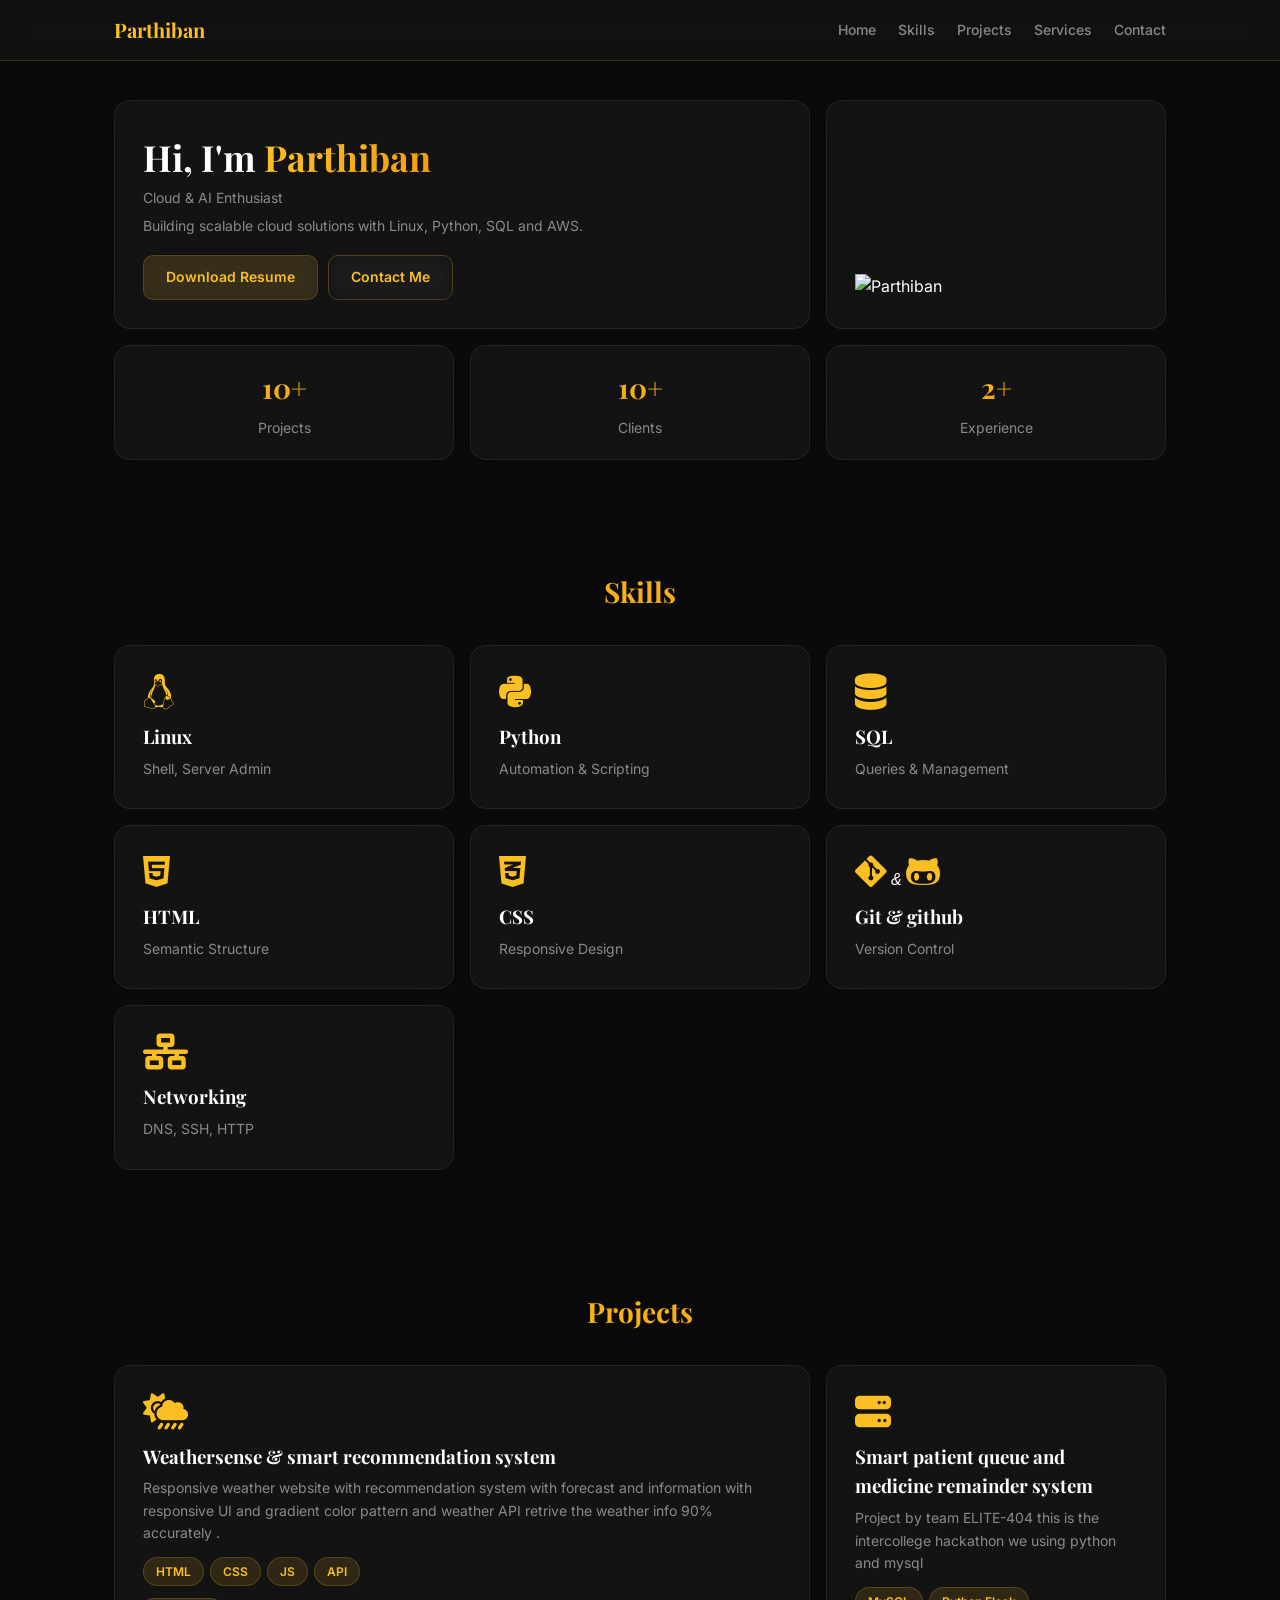
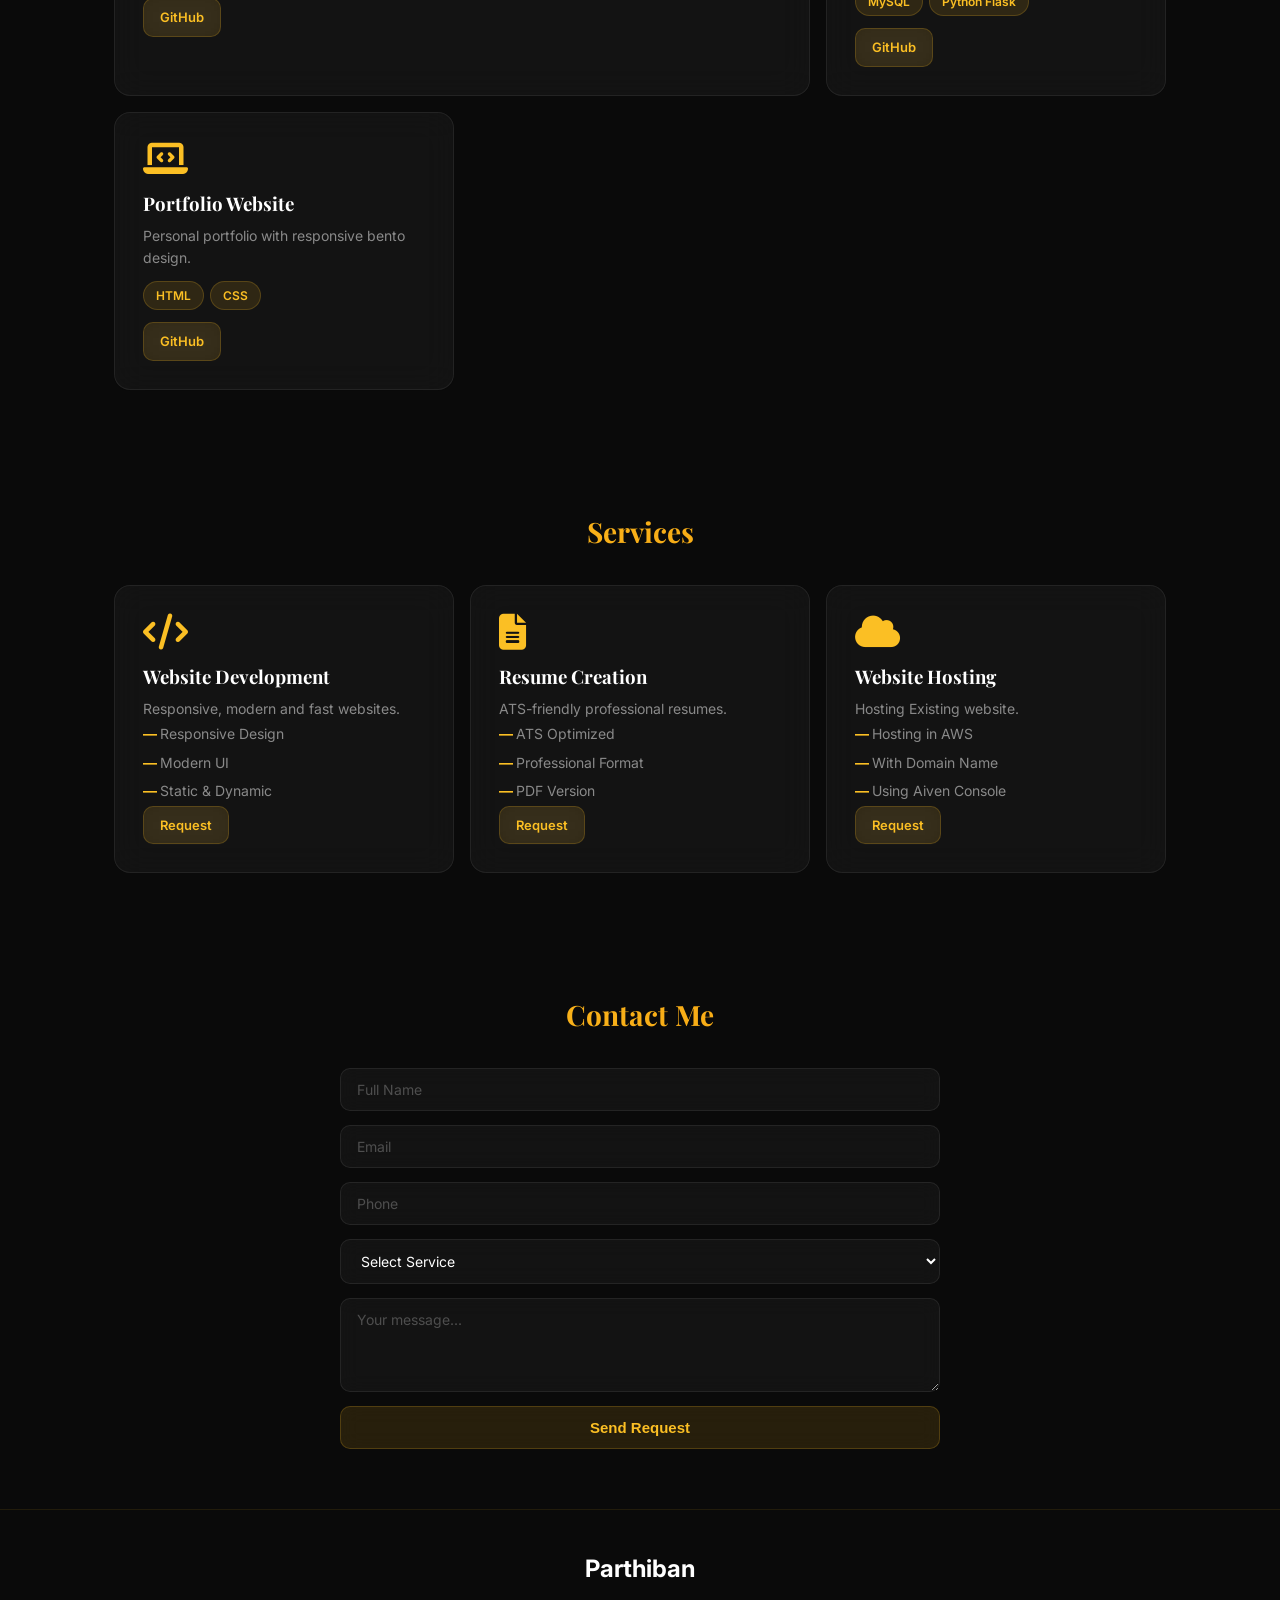
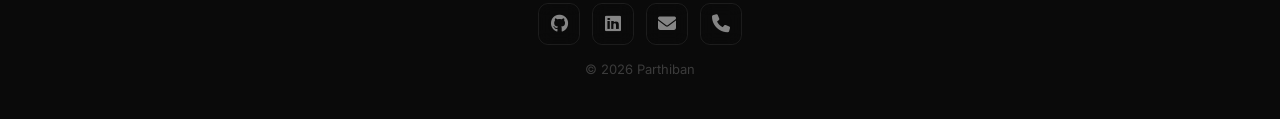
==== commit fffde734: "html corrected" ====
--- a/index.html
+++ b/index.html
@@ -8,51 +8,198 @@
 <link rel="stylesheet" href="https://cdnjs.cloudflare.com/ajax/libs/font-awesome/6.7.2/css/all.min.css">
 <link rel="stylesheet" href="style.css">
 </head>
-<body>
-<div class="bg-orb bg1"></div><div class="bg-orb bg2"></div><div class="bg-orb bg3"></div>
-<header><nav>
+<body>   
+<header>
+    <nav>
 <a href="#" class="logo">Parthiban</a>
-<div class="links"><a href="#home">Home</a><a href="#skills">Skills</a><a href="#projects">Projects</a><a href="#services">Services</a><a href="#contact">Contact</a></div>
-</nav></header>
-<section class="hero" id="home"><div class="bento">
-<div class="card span-2 name-card"><h1>Hi, I'm <span>Parthiban</span></h1><p class="sub">Cloud &amp; Data Engineering Enthusiast</p><p class="desc">Building scalable cloud solutions with Linux, Python, SQL and AWS.</p><div class="btns"><a href="resume.pdf" download class="btn">Download Resume</a><a href="#contact" class="btn glass-btn">Contact Me</a></div></div>
-<div class="card profile-card"><img src="profile.jpg" alt="Parthiban"></div>
-<div class="card stat"><h3>15+</h3><p>Projects</p></div>
+<div class="links">
+    <a href="#home">Home</a>
+    <a href="#skills">Skills</a>
+    <a href="#projects">Projects</a>
+    <a href="#services">Services</a>
+    <a href="#contact">Contact</a>
+</div>
+</nav>
+</header>
+<section class="hero" id="home">
+    <div class="bento">
+<div class="card span-2 name-card">
+    <h1>Hi, I'm <span>Parthiban</span></h1>
+    <p class="sub">Cloud &amp; AI Enthusiast</p>
+    <p class="desc">Building scalable cloud solutions with Linux, Python, SQL and AWS.</p>
+    <div class="btns">
+        <a href="resume.pdf" download class="btn">Download Resume</a>
+        <a href="#contact" class="btn glass-btn">Contact Me</a>
+    </div>
+</div>
+<div class="card profile-card">
+    <img src="profile.jpg" alt="Parthiban">
+</div>
+
+<div class="card stat"><h3>10+</h3><p>Projects</p></div>
 <div class="card stat"><h3>10+</h3><p>Clients</p></div>
 <div class="card stat"><h3>2+</h3><p>Experience</p></div>
+</div>
+</section>
+<section id="skills">
+    <h2>Skills</h2>
+    <div class="bento">
+<div class="card">
+    <i class="fa-brands fa-linux big-icon"></i>
+    <h3>Linux</h3>
+    <p>Shell, Server Admin</p>
+</div>
+<div class="card">
+    <i class="fa-brands fa-python big-icon"></i>
+    <h3>Python</h3>
+    <p>Automation & Scripting</p>
+</div>
+<div class="card">
+    <i class="fa-solid fa-database big-icon"></i>
+    <h3>SQL</h3>
+    <p>Queries & Management</p>
+</div>
+<div class="card">
+    <i class="fa-brands fa-html5 big-icon"></i>
+    <h3>HTML</h3>
+    <p>Semantic Structure</p>
+</div>
+<div class="card">
+    <i class="fa-brands fa-css3-alt big-icon"></i>
+    <h3>CSS</h3>
+    <p>Responsive Design</p>
+</div>
+<div class="card">
+    <i class="fa-brands fa-git-alt big-icon"></i>
+    <i> & </i>
+    <i> </i>
+    <i class="fa-brands fa-github-alt big-icon"></i>
+    <h3>Git & github</h3>
+    <p>Version Control</p>
+</div>
+<div class="card">
+    <i class="fa-solid fa-network-wired big-icon"></i>
+    <h3>Networking</h3>
+    <p>DNS, SSH, HTTP</p>
+</div>
+</div>
+
+</section>
+<section id="projects">
+    <h2>Projects</h2>
+    <div class="bento">
+<div class="card span-2">
+    <i class="fa-solid fa-cloud-sun-rain big-icon"></i>
+    <h3>Weathersense & smart recommendation system </h3>
+    <p>Responsive weather website  with recommendation system with forecast and information with responsive UI and gradient color pattern 
+        and weather API retrive the weather info 90% accurately .</p>
+    <div class="tags">
+        <span>HTML</span>
+        <span>CSS</span>
+        <span>JS</span>
+        <span>API</span>
+    </div>
+    <a href="https://github.com/Parthiban-codex/miniproject-MCA" class="btn small">GitHub</a>
+</div>
+<div class="card">
+    <i class="fa-solid fa-server big-icon">
+    </i><h3>Smart patient queue and medicine remainder system</h3><p>Project by team ELITE-404 this is the intercollege hackathon we using python and mysql</p>
+    <div class="tags">
+        <span>MySQL</span>
+        <span>Python Flask</span>
+    </div>
+    <a href="https://github.com/Parthiban-codex/HACKATHON" class="btn small">GitHub</a>
+</div>
+<div class="card">
+    <i class="fa-solid fa-laptop-code big-icon"></i>
+    <h3>Portfolio Website</h3>
+    <p>Personal portfolio with responsive bento design.</p>
+    <div class="tags">
+        <span>HTML</span>
+        <span>CSS</span>
+    </div>
+    <a href="https://github.com/Parthiban-codex/portfolio" class="btn small">GitHub</a>
+</div>
+</div>
+</section>
+
+<section id="services"><h2>Services</h2><div class="bento">
+<div class="card">
+    <i class="fa-solid fa-code big-icon"></i>
+    <h3>Website Development</h3>
+    <p>Responsive, modern and fast websites.</p>
+    <ul>
+        <li>Responsive Design</li>
+        <li>Modern UI</li>
+        <li>Static & Dynamic</li>
+    </ul>
+    <a href="#contact" class="btn small">Request</a>
+</div>
+
+<div class="card">
+    <i class="fa-solid fa-file-lines big-icon"></i>
+    <h3>Resume Creation</h3>
+    <p>ATS-friendly professional resumes.</p>
+    <ul>
+        <li>ATS Optimized</li>
+        <li>Professional Format</li>
+        <li>PDF Version</li>
+    </ul>
+    <a href="#contact" class="btn small">Request</a>
+</div>
+<div class="card">
+    <i class="fa-solid fa-cloud big-icon"></i>
+    <h3> Website Hosting </h3>
+    <p>Hosting Existing website.</p>
+    <ul>
+        <li>Hosting in AWS</li>
+        <li>With Domain Name</li>
+        <li>Using Aiven Console</li>
+    </ul>
+    <a href="#contact" class="btn small">Request</a>
+</div>
 </div></section>
-<section id="skills"><h2>Skills</h2><div class="bento">
-<div class="card"><i class="fa-brands fa-linux big-icon"></i><h3>Linux</h3><p>Shell, Server Admin</p></div>
-<div class="card"><i class="fa-brands fa-python big-icon"></i><h3>Python</h3><p>Automation & Scripting</p></div>
-<div class="card"><i class="fa-solid fa-database big-icon"></i><h3>SQL</h3><p>Queries & Management</p></div>
-<div class="card"><i class="fa-brands fa-html5 big-icon"></i><h3>HTML5</h3><p>Semantic Structure</p></div>
-<div class="card"><i class="fa-brands fa-css3-alt big-icon"></i><h3>CSS3</h3><p>Responsive Design</p></div>
-<div class="card"><i class="fa-brands fa-git-alt big-icon"></i><h3>Git</h3><p>Version Control</p></div>
-<div class="card"><i class="fa-solid fa-network-wired big-icon"></i><h3>Networking</h3><p>DNS, SSH, HTTP</p></div>
-</div></section>
-<section id="projects"><h2>Projects</h2><div class="bento">
-<div class="card span-2"><i class="fa-solid fa-cloud-sun-rain big-icon"></i><h3>Weather Forecast App</h3><p>Responsive weather app with forecast and location detection.</p><div class="tags"><span>HTML</span><span>CSS</span><span>JS</span><span>API</span></div><a href="#" class="btn small">GitHub</a></div>
-<div class="card"><i class="fa-solid fa-server big-icon"></i><h3>Cloud Dashboard</h3><p>Server monitoring using AWS, Linux and Python.</p><div class="tags"><span>AWS</span><span>Linux</span><span>Python</span></div><a href="#" class="btn small">GitHub</a></div>
-<div class="card"><i class="fa-solid fa-laptop-code big-icon"></i><h3>Portfolio Website</h3><p>Personal portfolio with responsive bento design.</p><div class="tags"><span>HTML</span><span>CSS</span><span>JS</span></div><a href="#" class="btn small">GitHub</a></div>
-</div></section>
-<section id="services"><h2>Services</h2><div class="bento">
-<div class="card"><i class="fa-solid fa-code big-icon"></i><h3>Website Development</h3><p>Responsive, modern and fast websites.</p><ul><li>Responsive Design</li><li>Modern UI</li><li>SEO Friendly</li></ul><a href="#contact" class="btn small">Request</a></div>
-<div class="card"><i class="fa-solid fa-file-lines big-icon"></i><h3>Resume Creation</h3><p>ATS-friendly professional resumes.</p><ul><li>ATS Optimized</li><li>Professional Format</li><li>PDF Version</li></ul><a href="#contact" class="btn small">Request</a></div>
-</div></section>
-<section id="contact"><h2>Contact Me</h2><div class="contact-wrap">
+<section id="contact">
+    <h2>Contact Me</h2>
+    <div class="contact-wrap">
 <form action="https://formsubmit.co/parthiban.zy033@gmail.com" method="POST">
+
 <input type="hidden" name="_subject" value="New Portfolio Request">
 <input type="hidden" name="_captcha" value="false">
 <input type="hidden" name="_template" value="table">
 <input type="text" name="name" placeholder="Full Name" required>
 <input type="email" name="email" placeholder="Email" required>
 <input type="tel" name="phone" placeholder="Phone" required>
-<select name="service" required><option value="">Select Service</option><option>Website Development</option><option>Resume Creation</option></select>
+
+<select name="service" required>
+    <option value="">Select Service</option>
+    <option>Website Development</option>
+    <option>Resume Creation</option>
+    <option>Website Hosting</option>
+</select>
+
 <textarea name="message" rows="4" placeholder="Your message..." required></textarea>
 <button type="submit" class="btn full">Send Request</button>
-</form></div></section>
-<footer><h2>Parthiban</h2><div class="socials">
-<a href="#"><i class="fa-brands fa-github"></i></a><a href="#"><i class="fa-brands fa-linkedin"></i></a><a href="#"><i class="fa-solid fa-envelope"></i></a><a href="#"><i class="fa-brands fa-hackerrank"></i></a><a href="#"><i class="fa-solid fa-phone"></i></a>
-</div><p>&copy; 2026 Parthiban</p></footer>
+</form>
+</div>
+</section>
+<footer>
+    <h2>Parthiban</h2>
+    <div class="socials">
+<a href="https://github.com/Parthiban-codex">
+    <i class="fa-brands fa-github"></i>
+</a>
+<a href="https://www.linkedin.com/in/parthiban-online/">
+    <i class="fa-brands fa-linkedin"></i>
+</a>
+<a href="mailto:parthiban.zy033@gmail.com">
+    <i class="fa-solid fa-envelope"></i>
+</a>
+<a href="tel:+91 8015367140">
+    <i class="fa-solid fa-phone"></i>
+</a>
+</div>
+<p>&copy; 2026 Parthiban</p>
+</footer>
 </body>
 </html>
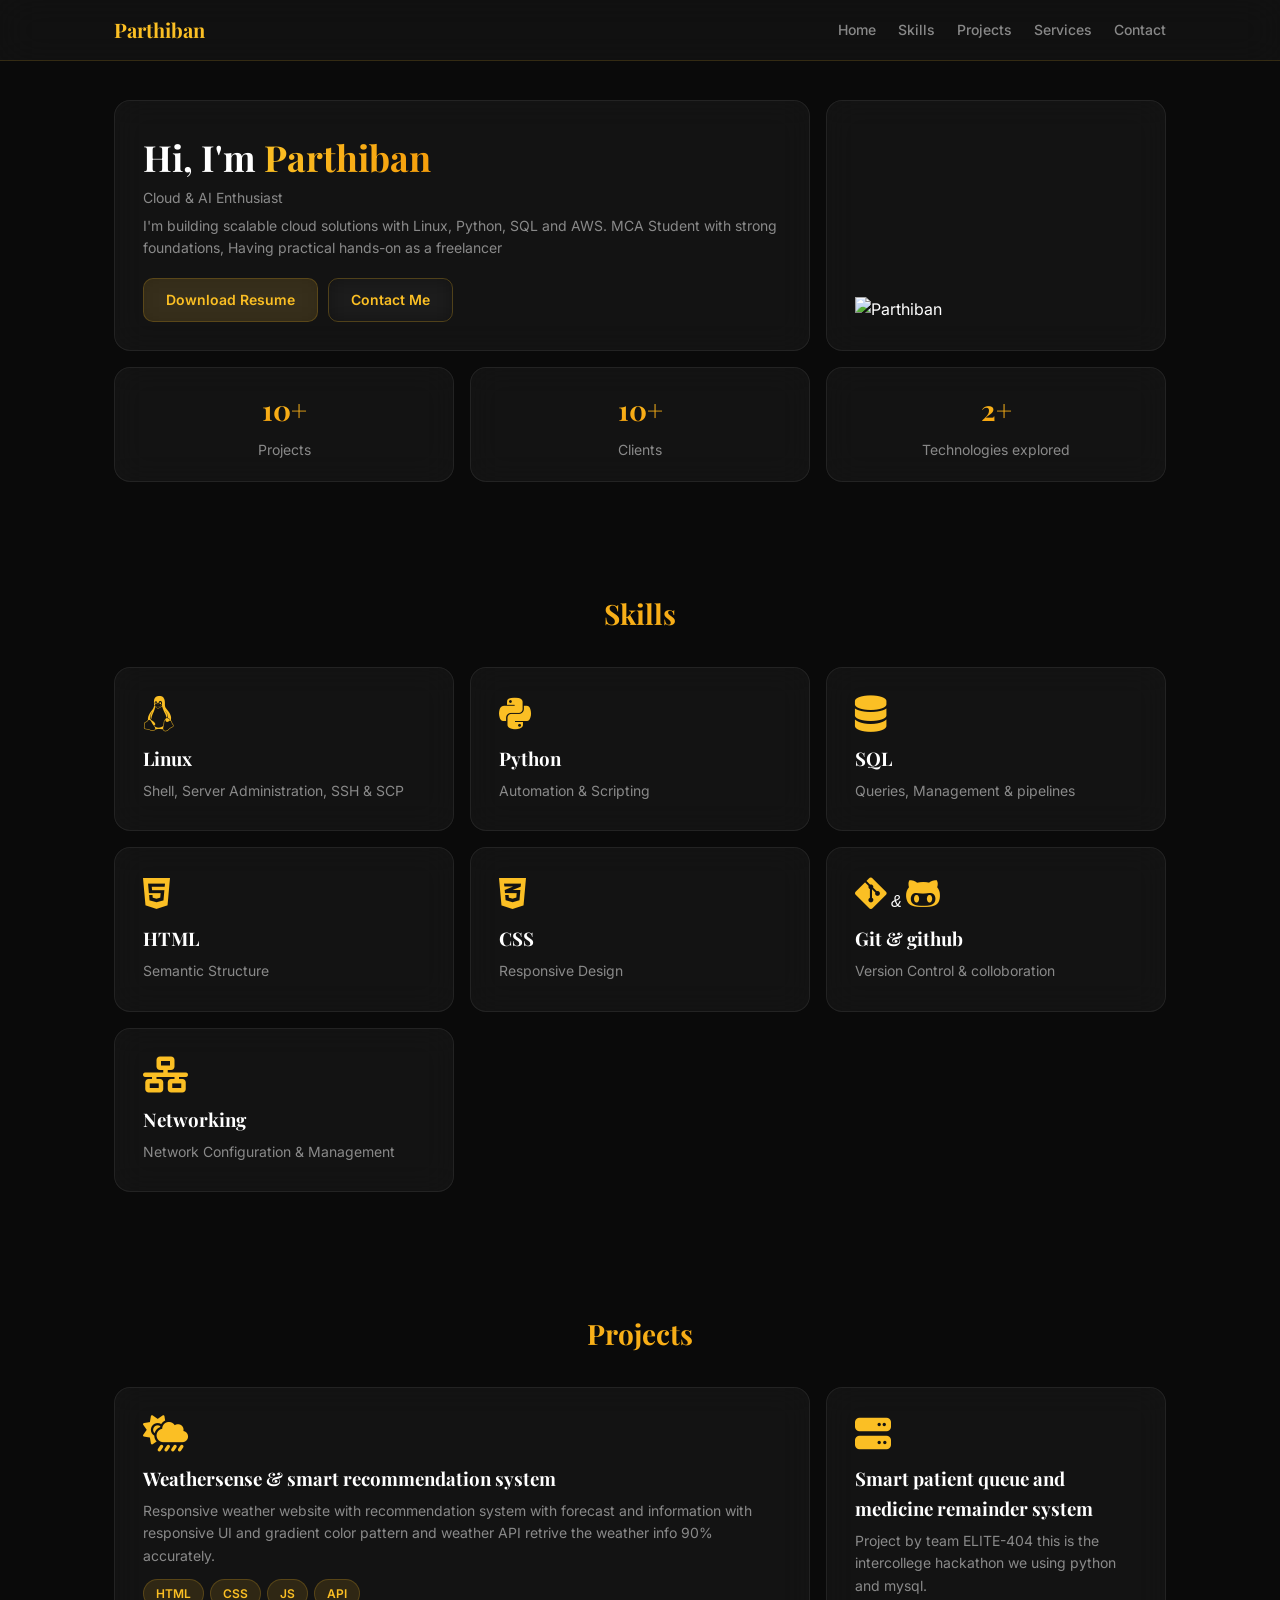
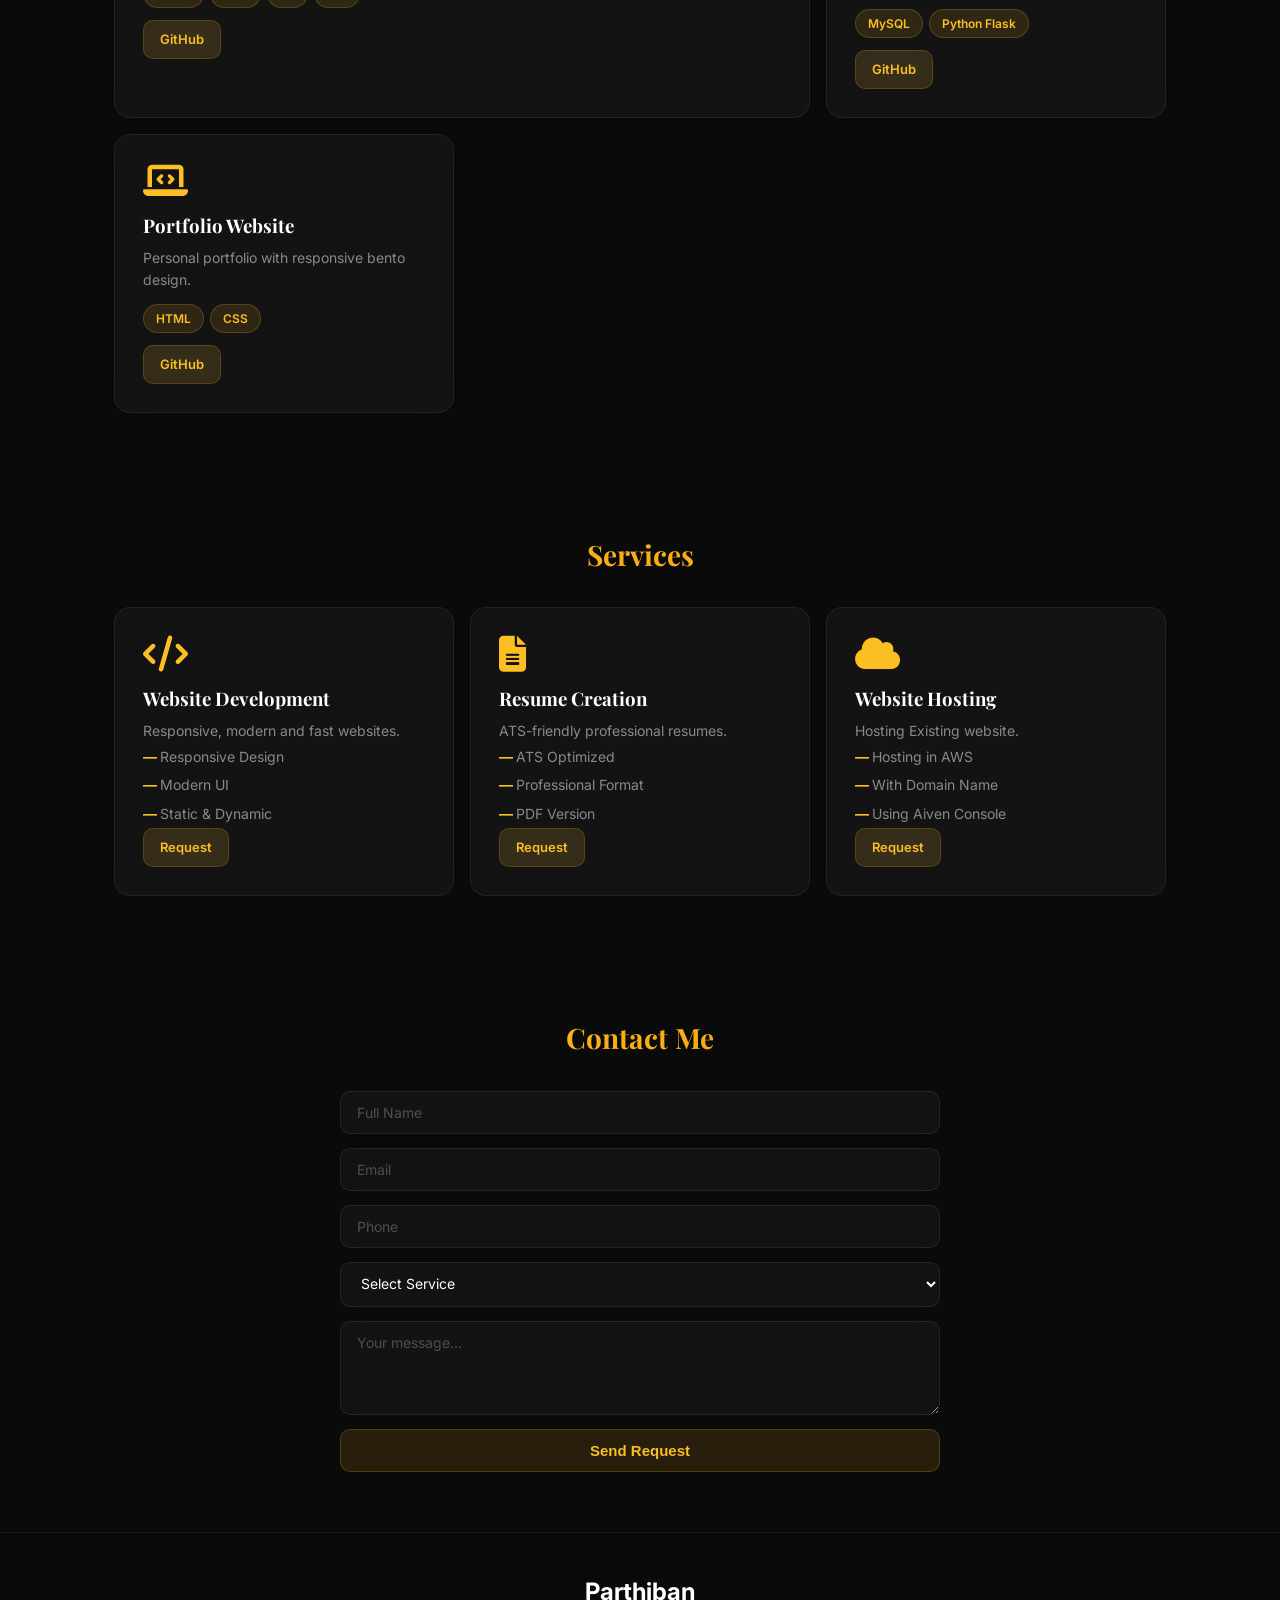
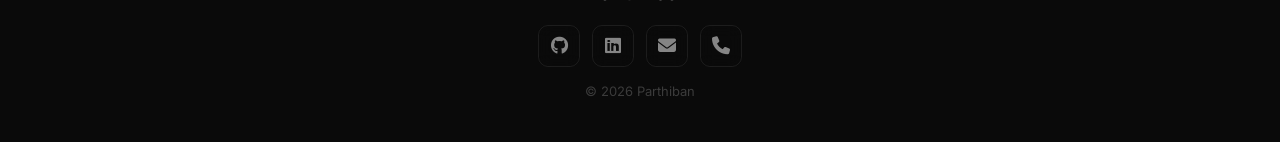
==== commit c5528237: "html finalized" ====
--- a/index.html
+++ b/index.html
@@ -26,7 +26,9 @@
 <div class="card span-2 name-card">
     <h1>Hi, I'm <span>Parthiban</span></h1>
     <p class="sub">Cloud &amp; AI Enthusiast</p>
-    <p class="desc">Building scalable cloud solutions with Linux, Python, SQL and AWS.</p>
+    <p class="desc">I'm building scalable cloud solutions with Linux, Python, SQL and AWS.
+        MCA Student with strong foundations, Having practical hands-on as a freelancer
+    </p>
     <div class="btns">
         <a href="resume.pdf" download class="btn">Download Resume</a>
         <a href="#contact" class="btn glass-btn">Contact Me</a>
@@ -38,7 +40,7 @@
 
 <div class="card stat"><h3>10+</h3><p>Projects</p></div>
 <div class="card stat"><h3>10+</h3><p>Clients</p></div>
-<div class="card stat"><h3>2+</h3><p>Experience</p></div>
+<div class="card stat"><h3>2+</h3><p>Technologies explored</p></div>
 </div>
 </section>
 <section id="skills">
@@ -47,7 +49,7 @@
 <div class="card">
     <i class="fa-brands fa-linux big-icon"></i>
     <h3>Linux</h3>
-    <p>Shell, Server Admin</p>
+    <p>Shell, Server Administration, SSH & SCP</p>
 </div>
 <div class="card">
     <i class="fa-brands fa-python big-icon"></i>
@@ -57,7 +59,7 @@
 <div class="card">
     <i class="fa-solid fa-database big-icon"></i>
     <h3>SQL</h3>
-    <p>Queries & Management</p>
+    <p>Queries, Management & pipelines</p>
 </div>
 <div class="card">
     <i class="fa-brands fa-html5 big-icon"></i>
@@ -75,12 +77,12 @@
     <i> </i>
     <i class="fa-brands fa-github-alt big-icon"></i>
     <h3>Git & github</h3>
-    <p>Version Control</p>
+    <p>Version Control & colloboration</p>
 </div>
 <div class="card">
     <i class="fa-solid fa-network-wired big-icon"></i>
     <h3>Networking</h3>
-    <p>DNS, SSH, HTTP</p>
+    <p>Network Configuration & Management</p>
 </div>
 </div>
 
@@ -92,7 +94,7 @@
     <i class="fa-solid fa-cloud-sun-rain big-icon"></i>
     <h3>Weathersense & smart recommendation system </h3>
     <p>Responsive weather website  with recommendation system with forecast and information with responsive UI and gradient color pattern 
-        and weather API retrive the weather info 90% accurately .</p>
+        and weather API retrive the weather info 90% accurately.</p>
     <div class="tags">
         <span>HTML</span>
         <span>CSS</span>
@@ -103,7 +105,7 @@
 </div>
 <div class="card">
     <i class="fa-solid fa-server big-icon">
-    </i><h3>Smart patient queue and medicine remainder system</h3><p>Project by team ELITE-404 this is the intercollege hackathon we using python and mysql</p>
+    </i><h3>Smart patient queue and medicine remainder system</h3><p>Project by team ELITE-404 this is the intercollege hackathon we using python and mysql.</p>
     <div class="tags">
         <span>MySQL</span>
         <span>Python Flask</span>
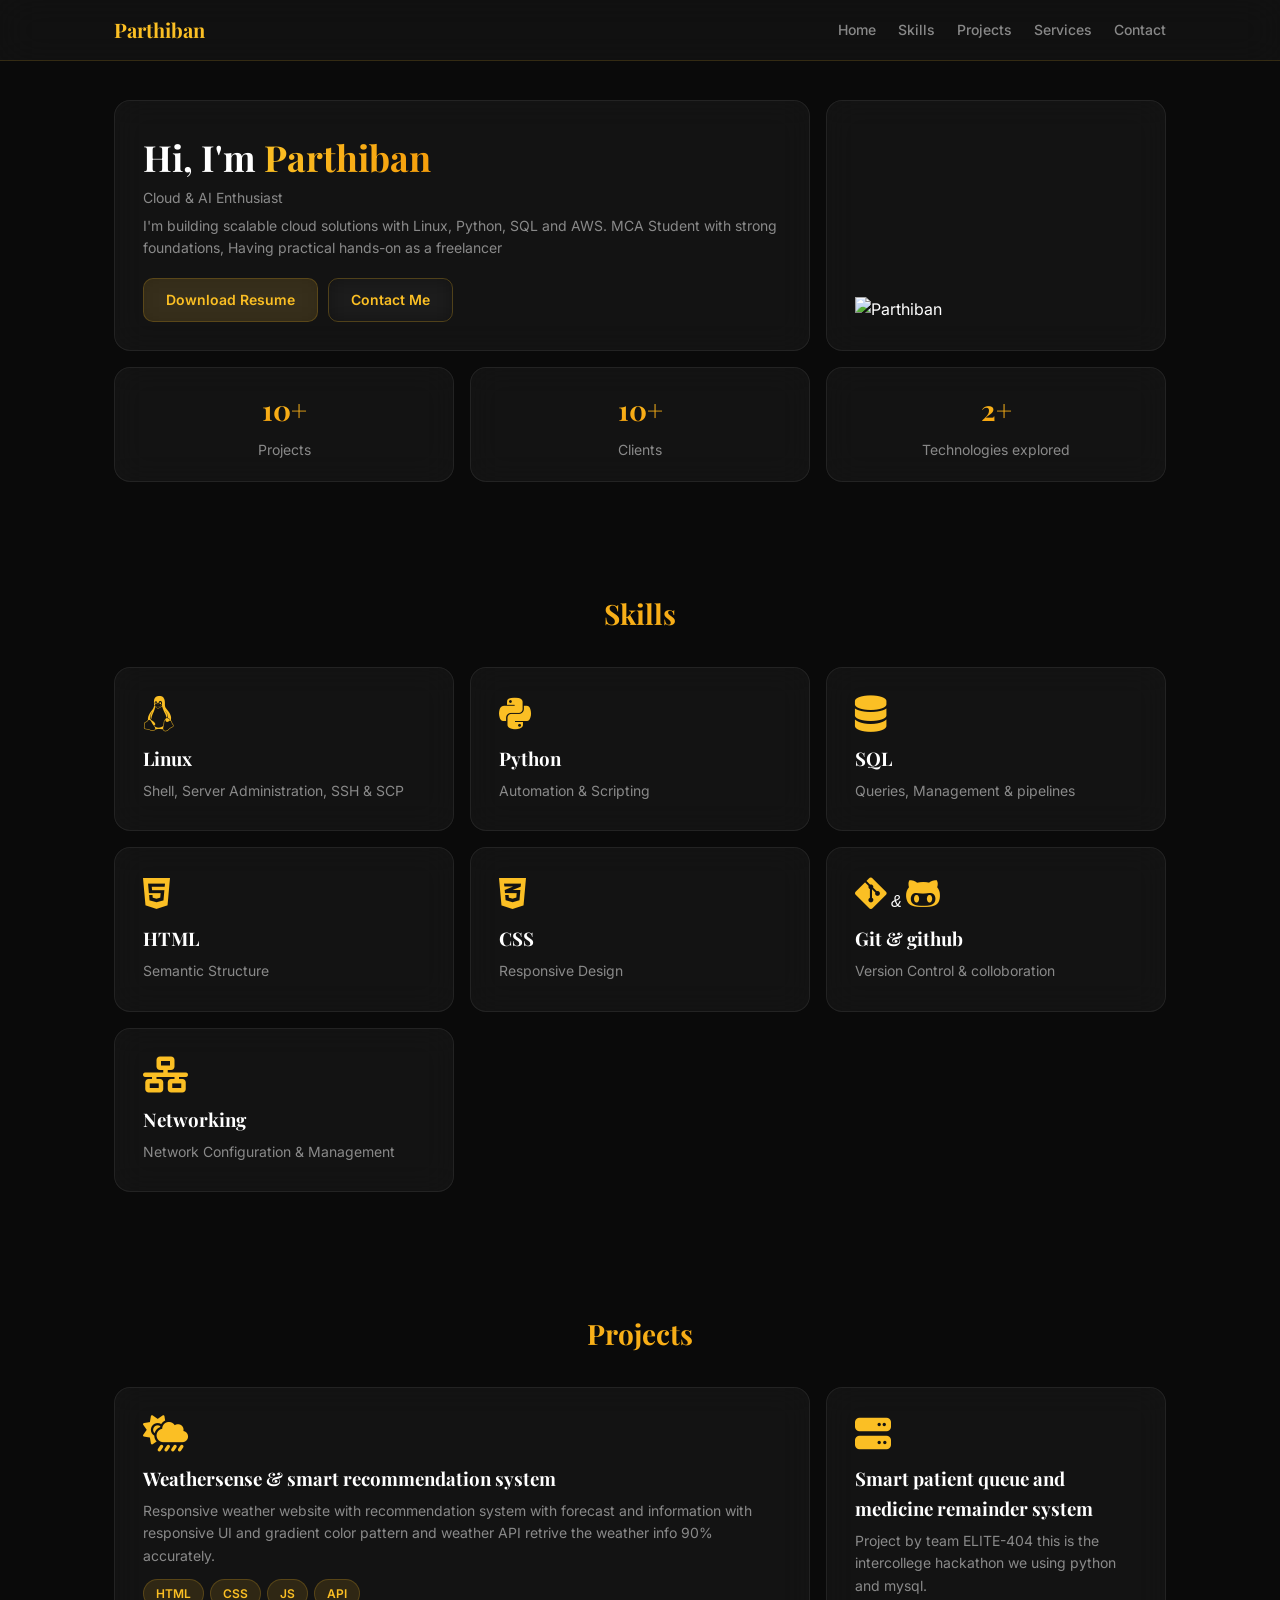
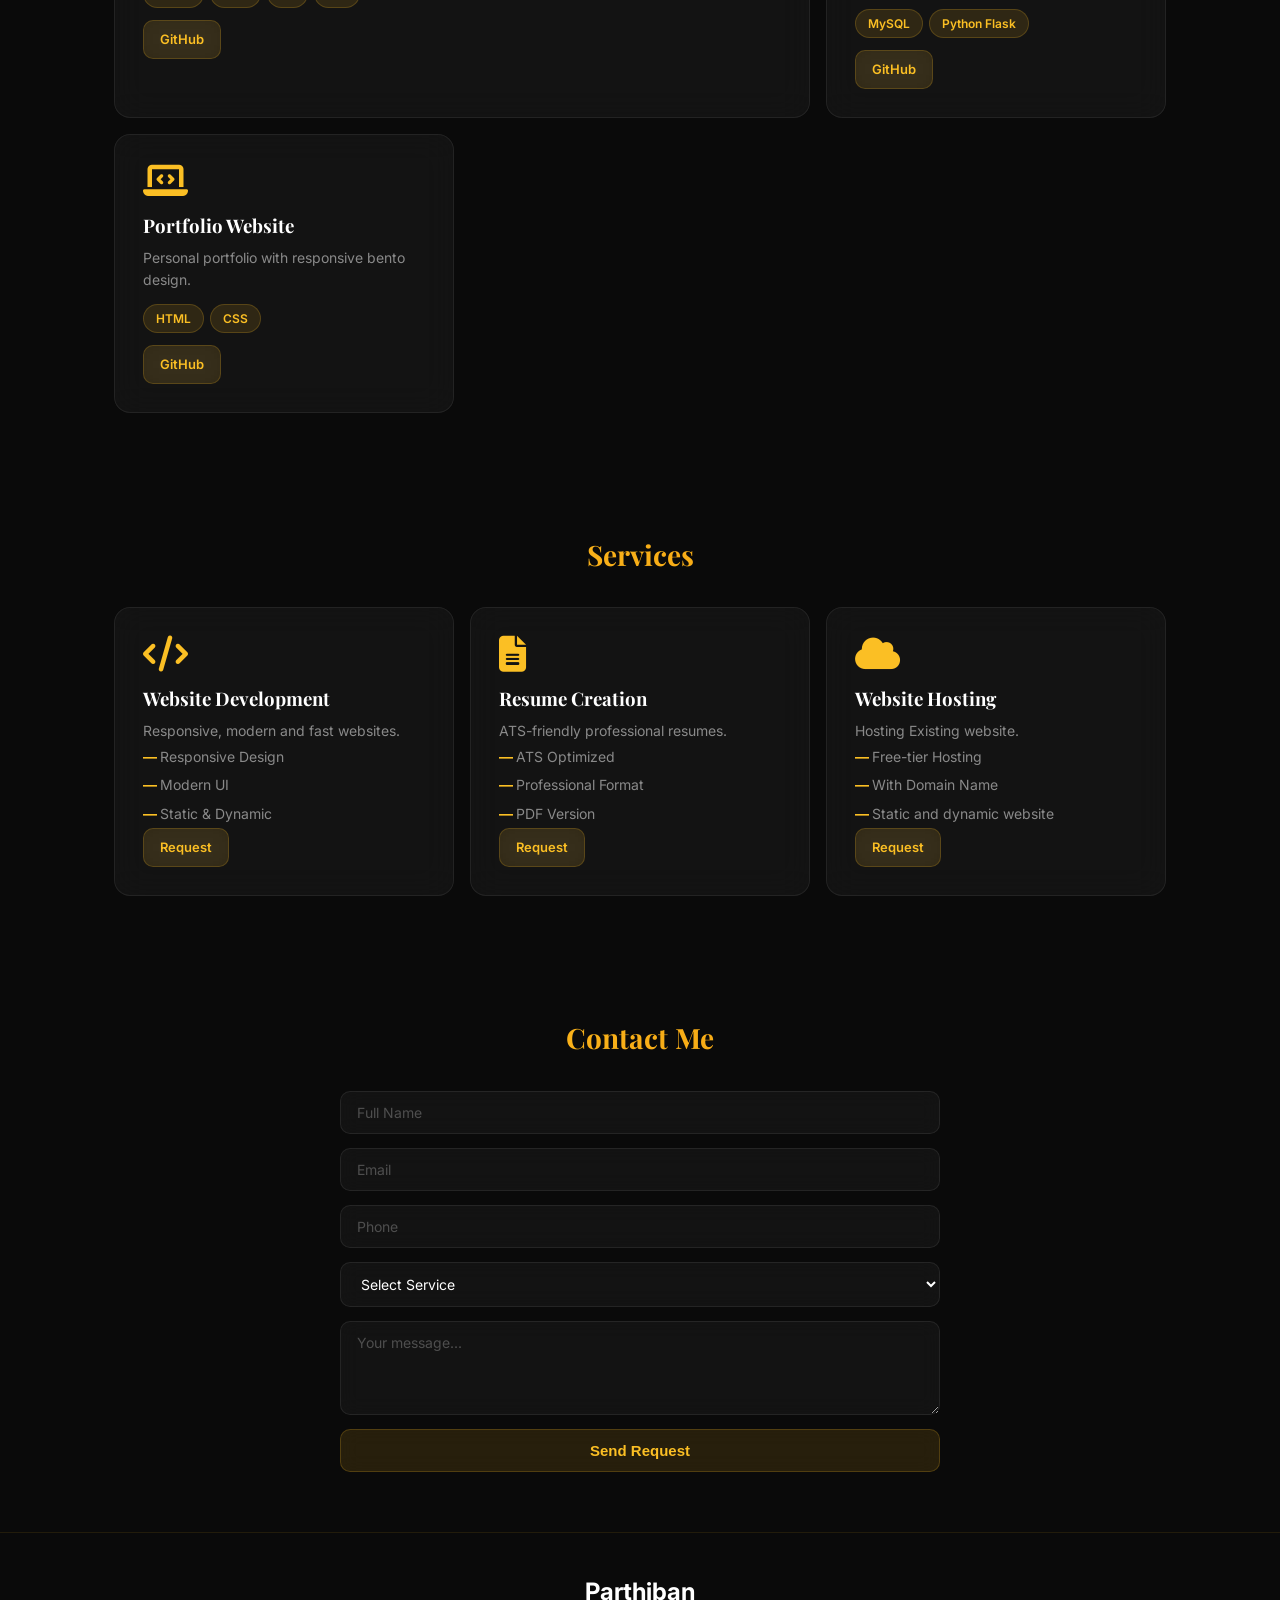
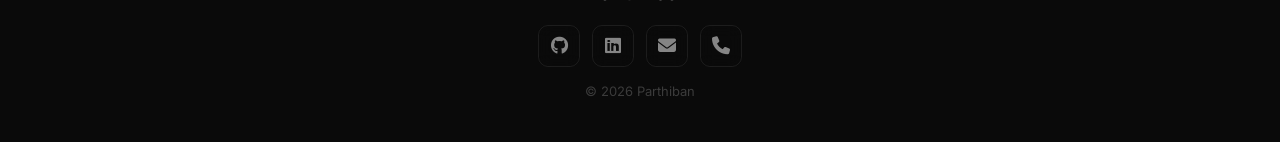
==== commit d71bcb87: "updated" ====
--- a/index.html
+++ b/index.html
@@ -154,9 +154,9 @@
     <h3> Website Hosting </h3>
     <p>Hosting Existing website.</p>
     <ul>
-        <li>Hosting in AWS</li>
+        <li>Free-tier Hosting</li>
         <li>With Domain Name</li>
-        <li>Using Aiven Console</li>
+        <li>Static and dynamic website</li>
     </ul>
     <a href="#contact" class="btn small">Request</a>
 </div>
--- a/style.css
+++ b/style.css
@@ -1,54 +1,170 @@
-@import url('https://fonts.googleapis.com/css2?family=Inter:wght@400;500;600;700&family=Playfair+Display:wght@700&display=swap');
-*{margin:0;padding:0;box-sizing:border-box;scroll-behavior:smooth}
-body{font-family:'Inter',sans-serif;color:#fff;background:#0a0a0a;line-height:1.6;overflow-x:hidden}
-a{text-decoration:none;color:inherit}ul{list-style:none}
-.bg-orb{position:fixed;border-radius:50%;filter:blur(130px);pointer-events:none;z-index:0}
-.bg1{width:500px;height:500px;background:rgba(251,191,36,.12);top:-100px;right:-100px}
-.bg2{width:400px;height:400px;background:rgba(251,191,36,.08);bottom:-50px;left:-100px}
-.bg3{width:300px;height:300px;background:rgba(251,191,36,.06);top:50%;left:50%;transform:translate(-50%,-50%)}
-@keyframes float{0%,100%{transform:translateY(0)} 50%{transform:translateY(-8px)}}
-@keyframes fadeUp{from{opacity:0;transform:translateY(24px)} to{opacity:1;transform:translateY(0)}}
-header{position:fixed;top:0;width:100%;z-index:100;background:rgba(255,255,255,.03);backdrop-filter:blur(20px);-webkit-backdrop-filter:blur(20px);border-bottom:1px solid rgba(251,191,36,.15)}
-nav{max-width:1100px;margin:auto;padding:14px 24px;display:flex;justify-content:space-between;align-items:center}
-.logo{font-weight:700;font-size:20px;font-family:'Playfair Display',serif;color:#fbbf24}
-.links a{margin-left:18px;font-size:14px;font-weight:500;color:rgba(255,255,255,.5);transition:.3s}
-.links a:hover{color:#fbbf24}
-.bento{display:grid;grid-template-columns:repeat(3,1fr);gap:16px;max-width:1100px;margin:auto;position:relative;z-index:1}
-.span-2{grid-column:span 2}
-.card{background:rgba(255,255,255,.04);backdrop-filter:blur(16px);-webkit-backdrop-filter:blur(16px);border:1px solid rgba(255,255,255,.07);border-radius:16px;padding:28px;transition:.4s;animation:fadeUp .6s ease both}
-.card:hover{transform:translateY(-6px);background:rgba(251,191,36,.06);border-color:rgba(251,191,36,.25);box-shadow:0 20px 50px rgba(251,191,36,.08)}
-.card h3{margin-bottom:6px;font-family:'Playfair Display',serif}.card p{font-size:14px;color:rgba(255,255,255,.5)}
-.big-icon{font-size:36px;color:#fbbf24;margin-bottom:12px}
-.tags{display:flex;gap:6px;flex-wrap:wrap;margin:12px 0}
-.tags span{background:rgba(251,191,36,.12);color:#fbbf24;padding:4px 12px;border-radius:20px;font-size:12px;font-weight:600;border:1px solid rgba(251,191,36,.2)}
-.hero{padding:100px 24px 50px}
-.name-card{display:flex;flex-direction:column;justify-content:center}
-.name-card h1{font-size:36px;font-family:'Playfair Display',serif}.name-card h1 span{background:linear-gradient(90deg,#fbbf24,#f59e0b);-webkit-background-clip:text;background-clip:text;color:transparent}
-.desc{margin-top:6px;font-size:14px;color:rgba(255,255,255,.4)}
-.btns{display:flex;gap:10px;margin-top:18px;flex-wrap:wrap}
-.profile-card{display:flex;align-items:flex-end;justify-content:center;overflow:hidden}
-.profile-card img{width:100%;object-fit:contain;max-height:280px;animation:float 3s ease-in-out infinite}
-.stat{text-align:center;padding:20px}
-.stat h3{font-size:28px;font-family:'Playfair Display',serif;background:linear-gradient(180deg,#fbbf24,#f59e0b);-webkit-background-clip:text;background-clip:text;color:transparent}
-section{padding:60px 24px;max-width:1100px;margin:auto;position:relative;z-index:1}
-section h2{font-size:28px;text-align:center;margin-bottom:30px;font-family:'Playfair Display',serif;background:linear-gradient(90deg,#fbbf24,#f59e0b);-webkit-background-clip:text;background-clip:text;color:transparent}
-.btn{display:inline-block;padding:10px 22px;background:rgba(251,191,36,.12);color:#fbbf24;border:1px solid rgba(251,191,36,.2);border-radius:10px;font-weight:600;font-size:14px;cursor:pointer;transition:.3s;backdrop-filter:blur(10px);-webkit-backdrop-filter:blur(10px)}
-.btn:hover{background:#fbbf24;color:#000;transform:translateY(-2px);box-shadow:0 8px 25px rgba(251,191,36,.25)}
-.glass-btn{background:transparent;border:1px solid rgba(251,191,36,.25)}
-.btn.small{padding:8px 16px;font-size:13px}.btn.full{width:100%;padding:12px;font-size:15px}
-ul li{font-size:14px;color:rgba(255,255,255,.5);padding:3px 0}
-ul li::before{content:"— ";color:#fbbf24;font-weight:700}
-.contact-wrap{max-width:600px;margin:auto}
-form{display:flex;flex-direction:column;gap:14px}
-form input,form select,form textarea{padding:12px 16px;border:1px solid rgba(255,255,255,.08);border-radius:10px;font-size:14px;font-family:inherit;outline:none;background:rgba(255,255,255,.04);color:#fff;backdrop-filter:blur(10px);-webkit-backdrop-filter:blur(10px);transition:.3s}
-form input::placeholder,form textarea::placeholder{color:rgba(255,255,255,.25)}
-form input:focus,form select:focus,form textarea:focus{border-color:rgba(251,191,36,.4);box-shadow:0 0 20px rgba(251,191,36,.08)}
-select option{background:#1a1a1a;color:#fff}
-footer{text-align:center;padding:40px 24px;border-top:1px solid rgba(251,191,36,.1);position:relative;z-index:1}
-.socials{display:flex;justify-content:center;gap:12px;margin:14px 0}
-.socials a{width:42px;height:42px;display:flex;align-items:center;justify-content:center;border:1px solid rgba(255,255,255,.08);border-radius:10px;color:rgba(255,255,255,.5);font-size:18px;transition:.3s;backdrop-filter:blur(8px);-webkit-backdrop-filter:blur(8px)}
-.socials a:hover{background:rgba(251,191,36,.15);color:#fbbf24;border-color:rgba(251,191,36,.3);transform:translateY(-3px)}
-footer p{font-size:13px;color:rgba(255,255,255,.2);margin-top:10px}
-@media(max-width:900px){.bento{grid-template-columns:repeat(2,1fr)}.links a{margin-left:12px;font-size:13px}}
-@media(max-width:768px){.bento{grid-template-columns:1fr}.span-2{grid-column:span 1}.links{display:none}.hero{padding:90px 16px 40px}.name-card h1{font-size:28px}section{padding:50px 16px}}
-@media(max-width:480px){.name-card h1{font-size:24px}.stat h3{font-size:22px}.card{padding:20px}.btns{flex-direction:column}.btn{text-align:center}}
+
+*{
+    margin:0;padding:0;box-sizing:border-box;scroll-behavior:smooth
+
+}
+body{
+    font-family:'Inter',sans-serif;color:#fff;background:#0a0a0a;line-height:1.6;overflow-x:hidden
+}
+a{
+    text-decoration:none;color:inherit
+}
+ul{
+    list-style:none
+}
+.bg-orb{
+    position:fixed;border-radius:50%;filter:blur(130px);pointer-events:none;z-index:0
+}
+.bg1{
+    width:500px;height:500px;background:rgba(251,191,36,.12);top:-100px;right:-100px
+}
+.bg2{
+    width:400px;height:400px;background:rgba(251,191,36,.08);bottom:-50px;left:-100px
+}
+.bg3{
+    width:300px;height:300px;background:rgba(251,191,36,.06);top:50%;left:50%;transform:translate(-50%,-50%)
+}
+@keyframes float{
+    0%,100%{transform:translateY(0)} 50%{transform:translateY(-8px)}
+}
+@keyframes fadeUp{
+    from{opacity:0;transform:translateY(24px)} to{opacity:1;transform:translateY(0)}
+}
+header{
+    position:fixed;top:0;width:100%;z-index:100;background:rgba(255,255,255,.03);backdrop-filter:blur(20px);-webkit-backdrop-filter:blur(20px);border-bottom:1px solid rgba(251,191,36,.15)
+}
+nav{
+    max-width:1100px;margin:auto;padding:14px 24px;display:flex;justify-content:space-between;align-items:center
+}
+.logo{
+    font-weight:700;font-size:20px;font-family:'Playfair Display',serif;color:#fbbf24
+}
+.links a{
+    margin-left:18px;font-size:14px;font-weight:500;color:rgba(255,255,255,.5);transition:.3s
+}
+.links a:hover{
+    color:#fbbf24
+}
+.bento{
+    display:grid;grid-template-columns:repeat(3,1fr);gap:16px;max-width:1100px;margin:auto;position:relative;z-index:1
+}
+.span-2{
+    grid-column:span 2
+}
+.card{
+    background:rgba(255,255,255,.04);backdrop-filter:blur(16px);-webkit-backdrop-filter:blur(16px);border:1px solid rgba(255,255,255,.07);border-radius:16px;padding:28px;transition:.4s;animation:fadeUp .6s ease both
+}
+.card:hover{
+    transform:translateY(-6px);background:rgba(251,191,36,.06);border-color:rgba(251,191,36,.25);box-shadow:0 20px 50px rgba(251,191,36,.08)
+}
+.card h3{
+    margin-bottom:6px;font-family:'Playfair Display',serif
+}
+.card p{
+    font-size:14px;color:rgba(255,255,255,.5)
+}
+.big-icon{
+    font-size:36px;color:#fbbf24;margin-bottom:12px
+}
+.tags{
+    display:flex;gap:6px;flex-wrap:wrap;margin:12px 0
+}
+.tags span{
+    background:rgba(251,191,36,.12);color:#fbbf24;padding:4px 12px;border-radius:20px;font-size:12px;font-weight:600;border:1px solid rgba(251,191,36,.2)
+}
+.hero{
+    padding:100px 24px 50px
+}
+.name-card{
+    display:flex;flex-direction:column;justify-content:center
+}
+.name-card h1{
+    font-size:36px;font-family:'Playfair Display',serif
+}
+.name-card h1 span{
+    background:linear-gradient(90deg,#fbbf24,#f59e0b);-webkit-background-clip:text;background-clip:text;color:transparent
+}
+.desc{
+    margin-top:6px;font-size:14px;color:rgba(255,255,255,.4)
+}
+.btns{
+    display:flex;gap:10px;margin-top:18px;flex-wrap:wrap
+}
+.profile-card{
+    display:flex;align-items:flex-end;justify-content:center;overflow:hidden
+}
+.profile-card img{
+    width:100%;object-fit:contain;max-height:280px;animation:float 3s ease-in-out infinite
+}
+.stat{
+    text-align:center;padding:20px
+}
+.stat h3{
+    font-size:28px;font-family:'Playfair Display',serif;background:linear-gradient(180deg,#fbbf24,#f59e0b);-webkit-background-clip:text;background-clip:text;color:transparent
+}
+section{
+    padding:60px 24px;max-width:1100px;margin:auto;position:relative;z-index:1
+}
+section h2{
+    font-size:28px;text-align:center;margin-bottom:30px;font-family:'Playfair Display',serif;background:linear-gradient(90deg,#fbbf24,#f59e0b);-webkit-background-clip:text;background-clip:text;color:transparent
+}
+.btn{
+    display:inline-block;padding:10px 22px;background:rgba(251,191,36,.12);color:#fbbf24;border:1px solid rgba(251,191,36,.2);border-radius:10px;font-weight:600;font-size:14px;cursor:pointer;transition:.3s;backdrop-filter:blur(10px);-webkit-backdrop-filter:blur(10px)
+}
+.btn:hover{
+    background:#fbbf24;color:#000;transform:translateY(-2px);box-shadow:0 8px 25px rgba(251,191,36,.25)
+}
+.glass-btn{
+    background:transparent;border:1px solid rgba(251,191,36,.25)
+}
+.btn.small{
+    padding:8px 16px;font-size:13px}.btn.full{width:100%;padding:12px;font-size:15px
+    }
+ul li{
+    font-size:14px;color:rgba(255,255,255,.5);padding:3px 0
+}
+ul li::before{
+    content:"— ";color:#fbbf24;font-weight:700
+}
+.contact-wrap{
+    max-width:600px;margin:auto
+}
+form{
+    display:flex;flex-direction:column;gap:14px
+}
+form input,form select,form textarea{
+    padding:12px 16px;border:1px solid rgba(255,255,255,.08);border-radius:10px;font-size:14px;font-family:inherit;outline:none;background:rgba(255,255,255,.04);color:#fff;backdrop-filter:blur(10px);-webkit-backdrop-filter:blur(10px);transition:.3s
+}
+form input::placeholder,form textarea::placeholder{
+    color:rgba(255,255,255,.25)
+}
+form input:focus,form select:focus,form textarea:focus{
+    border-color:rgba(251,191,36,.4);box-shadow:0 0 20px rgba(251,191,36,.08)
+}
+select option{
+    background:#1a1a1a;color:#fff
+}
+footer{
+    text-align:center;padding:40px 24px;border-top:1px solid rgba(251,191,36,.1);position:relative;z-index:1
+}
+.socials{
+    display:flex;justify-content:center;gap:12px;margin:14px 0
+}
+.socials a{
+    width:42px;height:42px;display:flex;align-items:center;justify-content:center;border:1px solid rgba(255,255,255,.08);border-radius:10px;color:rgba(255,255,255,.5);font-size:18px;transition:.3s;backdrop-filter:blur(8px);-webkit-backdrop-filter:blur(8px)
+}
+.socials a:hover{
+    background:rgba(251,191,36,.15);color:#fbbf24;border-color:rgba(251,191,36,.3);transform:translateY(-3px)
+}
+footer p{
+    font-size:13px;color:rgba(255,255,255,.2);margin-top:10px
+}
+@media(max-width:900px){
+    .bento{grid-template-columns:repeat(2,1fr)}.links a{margin-left:12px;font-size:13px}
+}
+@media(max-width:768px){
+    .bento{grid-template-columns:1fr}.span-2{grid-column:span 1}.links{display:none}.hero{padding:90px 16px 40px}.name-card h1{font-size:28px}section{padding:50px 16px}
+}
+@media(max-width:480px){
+    .name-card h1{font-size:24px}.stat h3{font-size:22px}.card{padding:20px}.btns{flex-direction:column}.btn{text-align:center}
+}
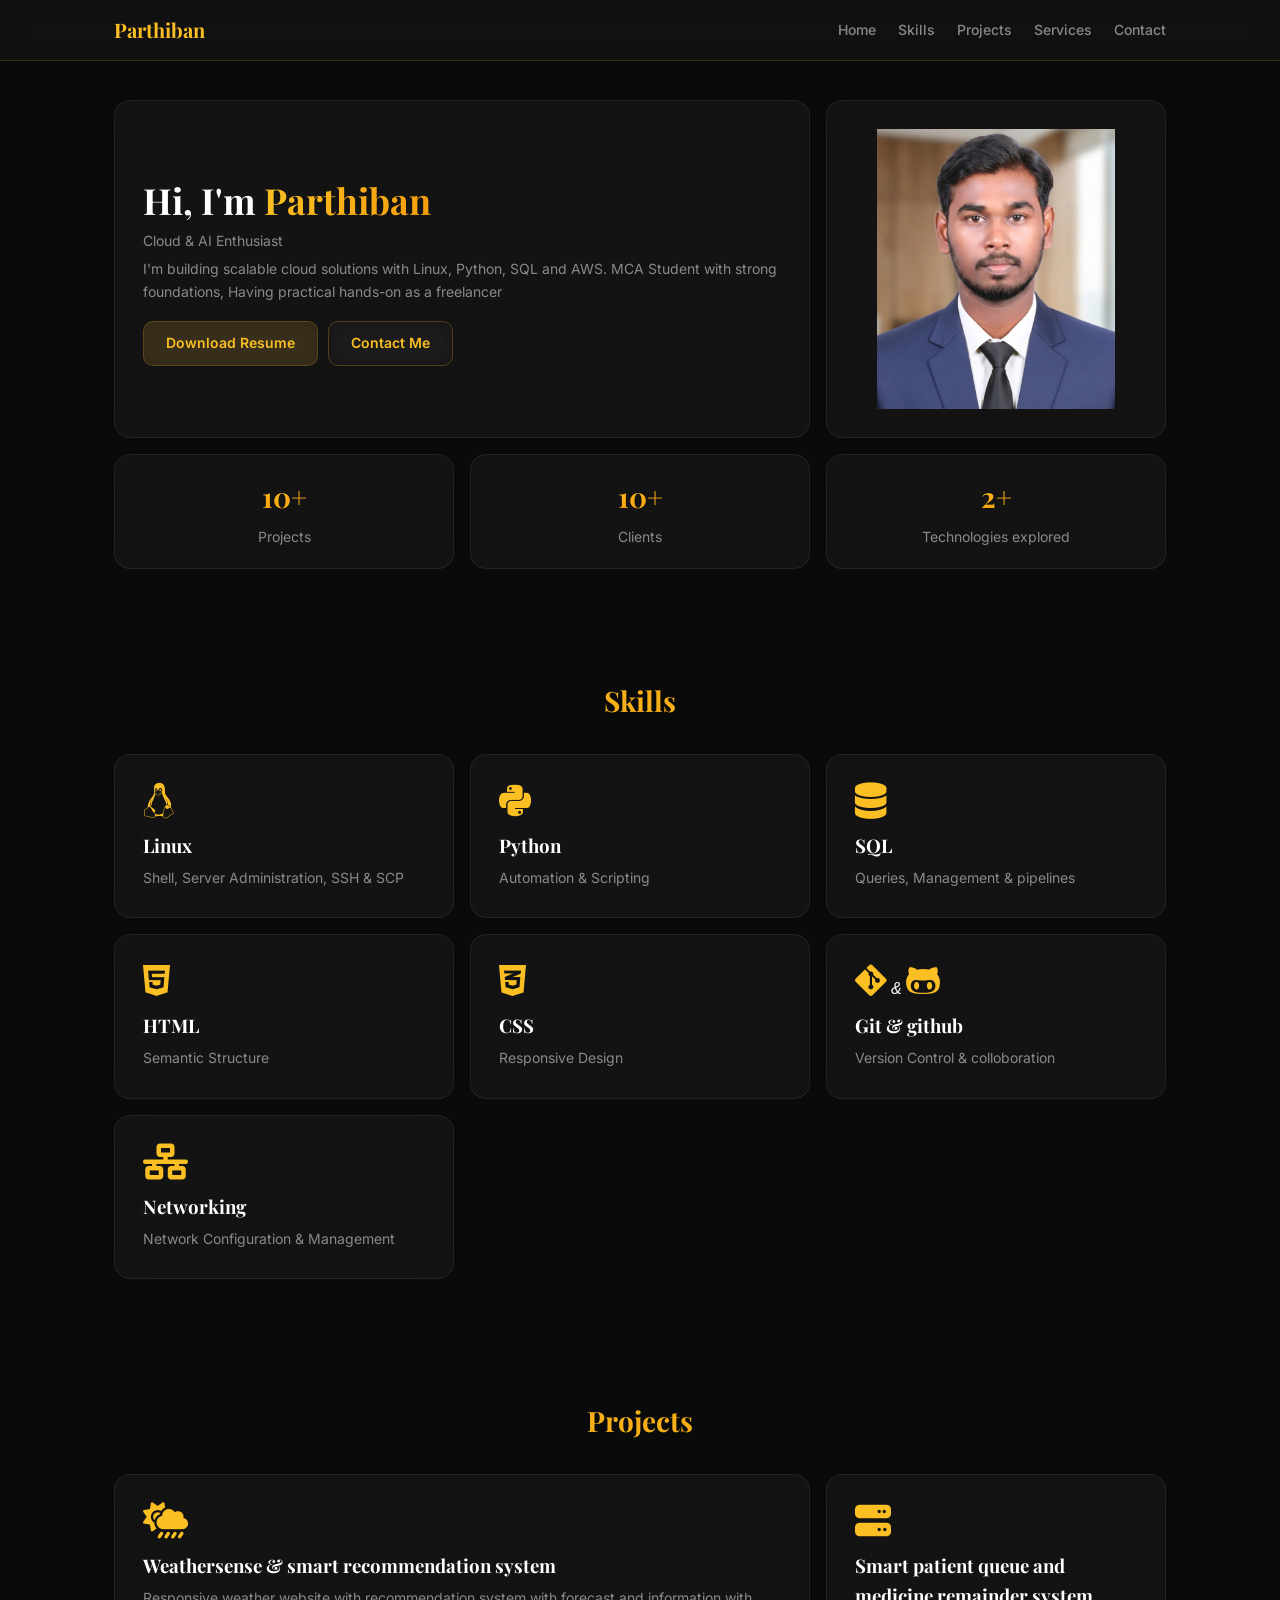
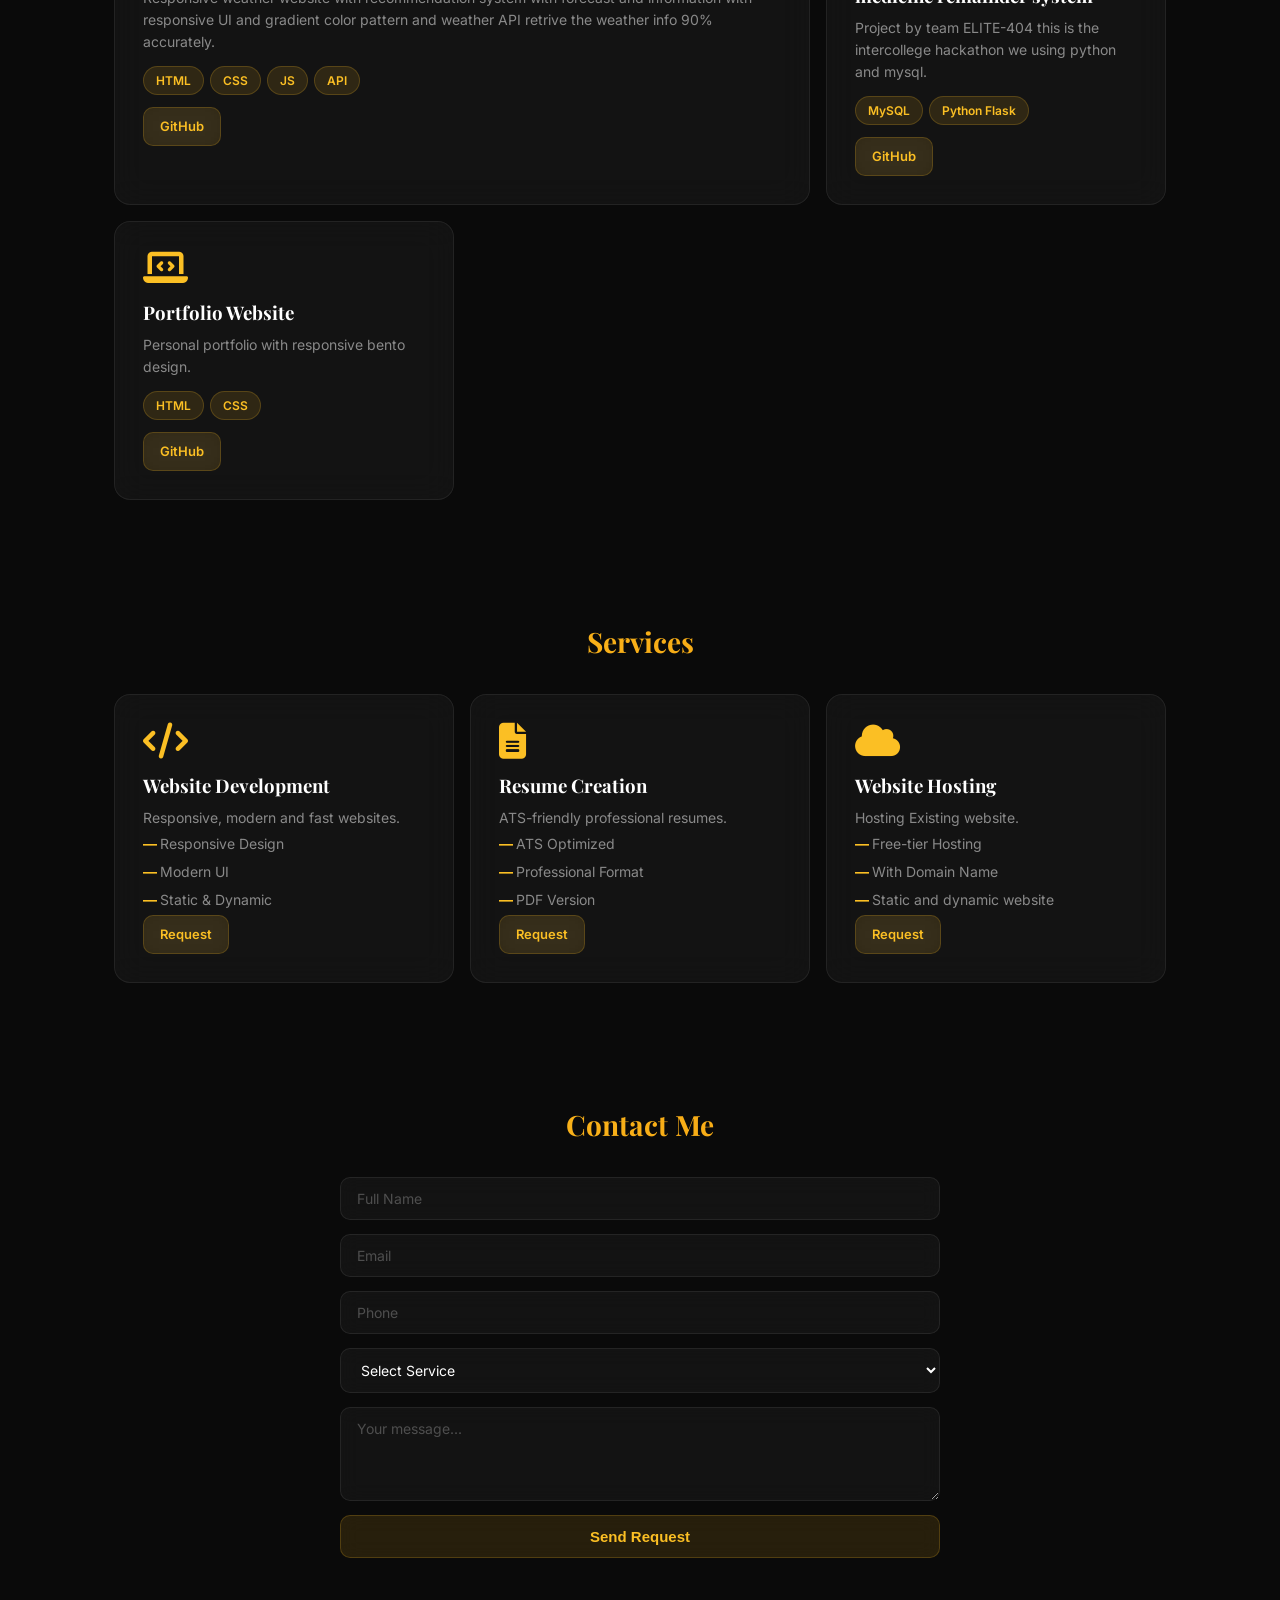
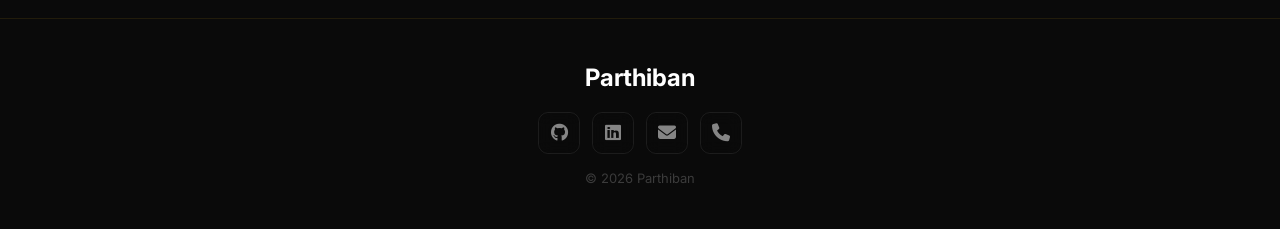
==== commit 142e8b9d: "editedd" ====
--- a/index.html
+++ b/index.html
@@ -30,7 +30,7 @@
         MCA Student with strong foundations, Having practical hands-on as a freelancer
     </p>
     <div class="btns">
-        <a href="resume.pdf" download class="btn">Download Resume</a>
+        <a href="Resume.pdf" download class="btn">Download Resume</a>
         <a href="#contact" class="btn glass-btn">Contact Me</a>
     </div>
 </div>
